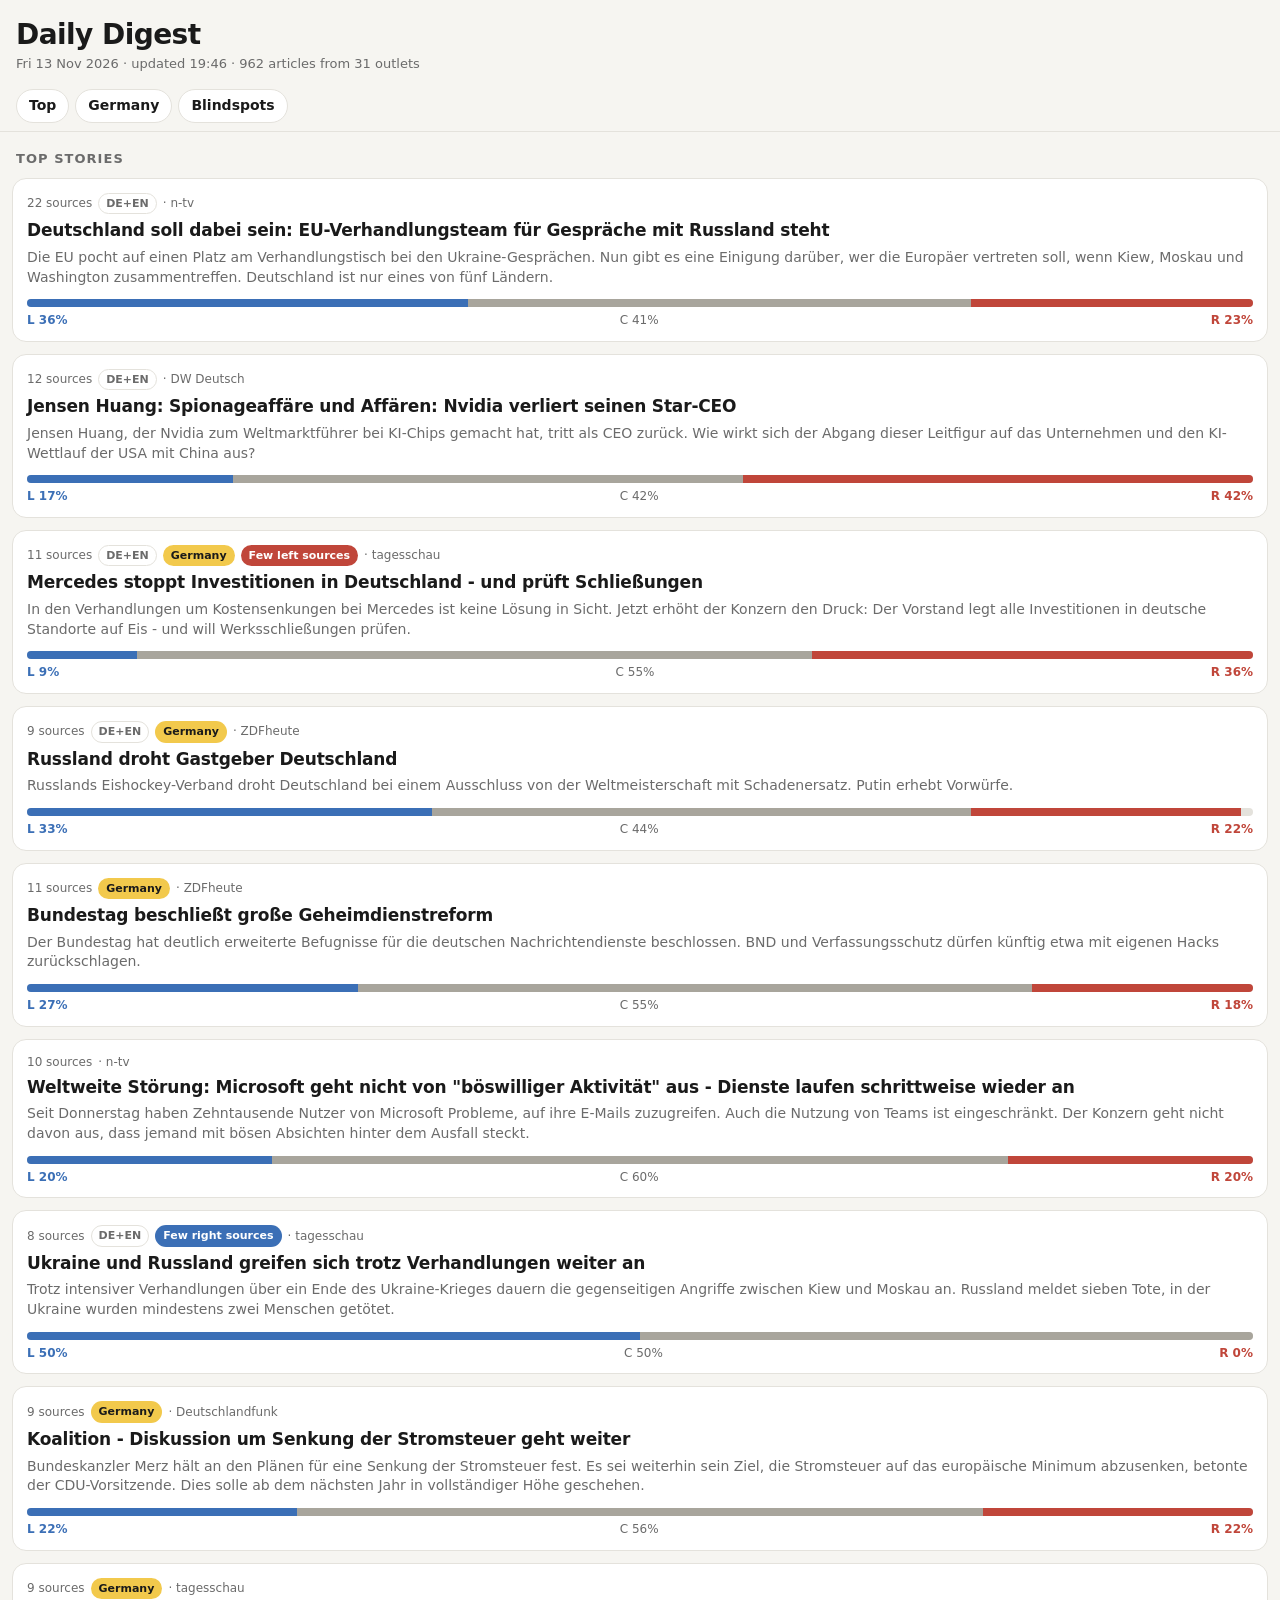
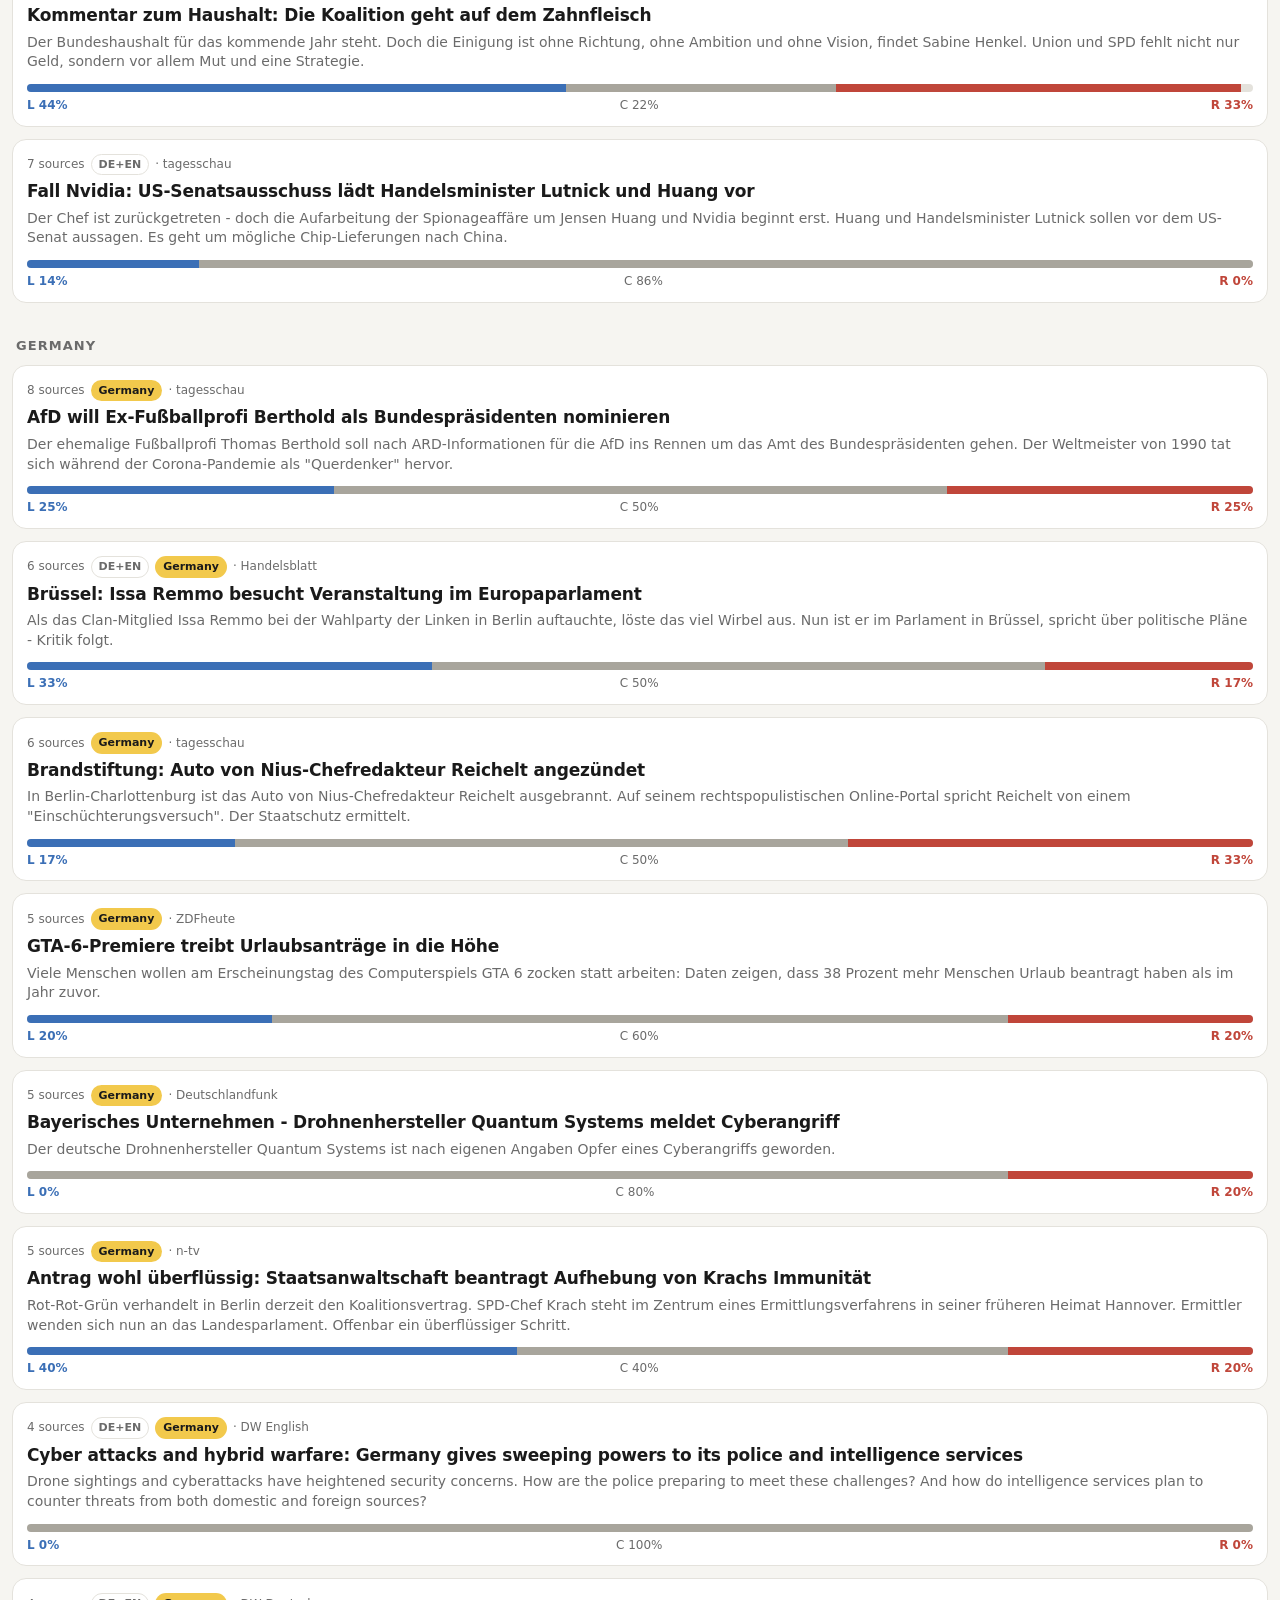
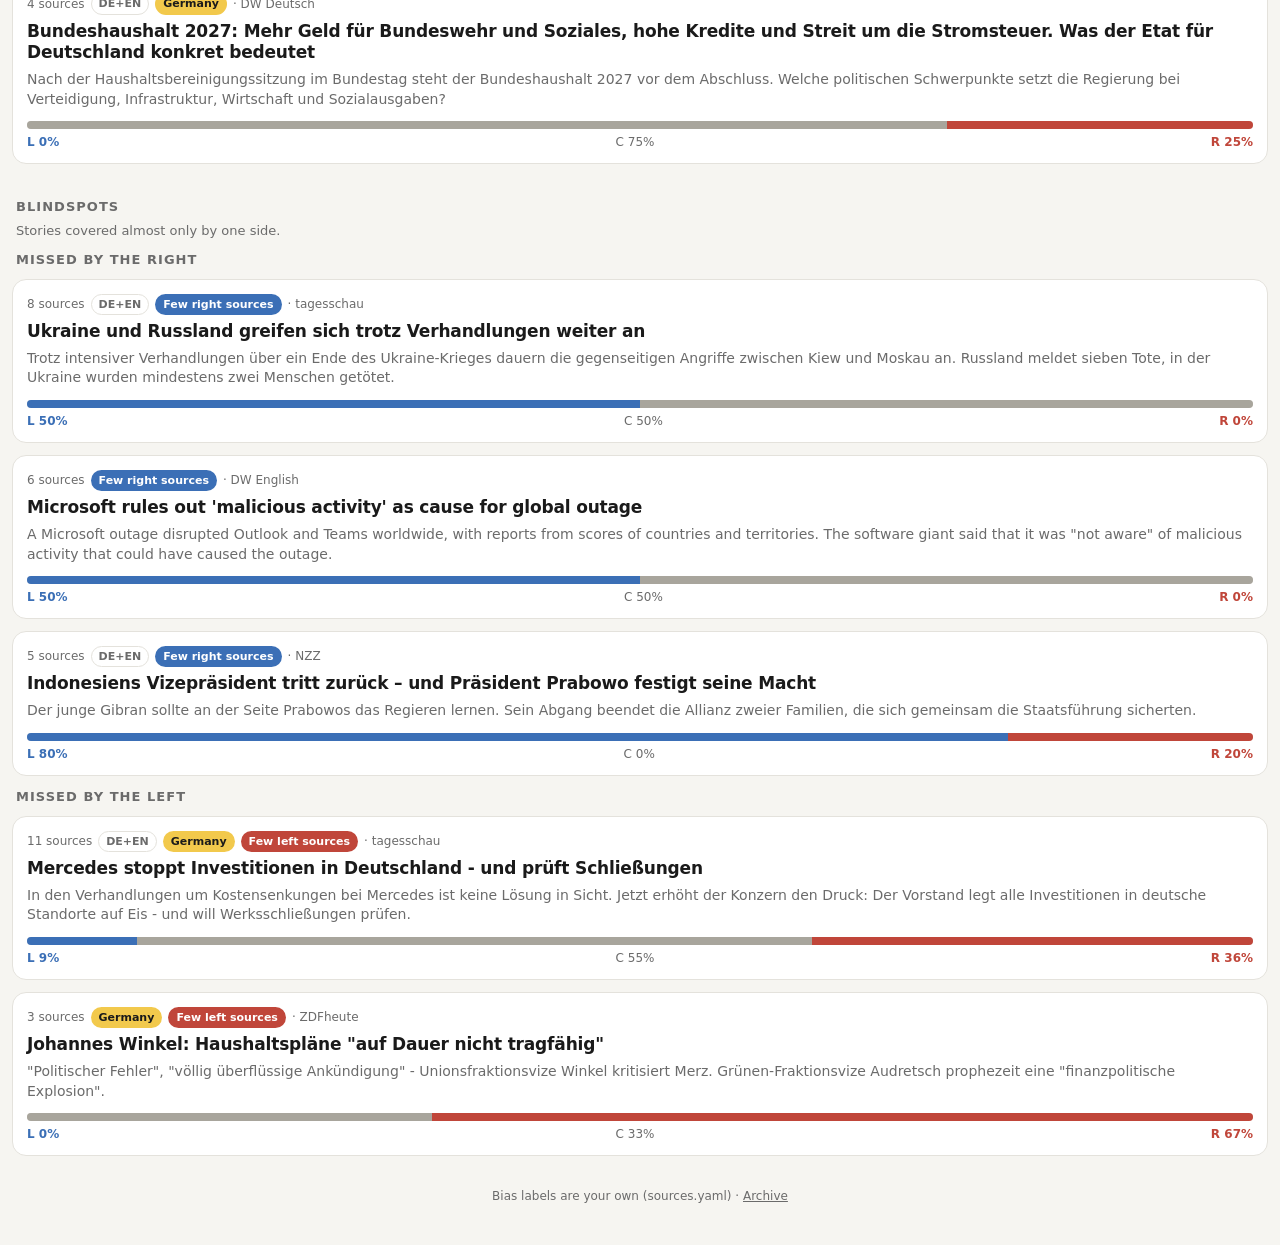
==== site/archive/2026-11-13.html @ c9e32b9f "digest 2026-11-13T18:46Z" ====
<!DOCTYPE html>
<html lang="en">
<head>
<meta charset="utf-8">
<meta name="viewport" content="width=device-width, initial-scale=1, viewport-fit=cover">
<meta name="apple-mobile-web-app-capable" content="yes">
<meta name="apple-mobile-web-app-status-bar-style" content="black-translucent">
<meta name="apple-mobile-web-app-title" content="Digest">
<meta name="theme-color" content="#f6f5f1" media="(prefers-color-scheme: light)">
<meta name="theme-color" content="#141414" media="(prefers-color-scheme: dark)">
<link rel="manifest" href="../manifest.webmanifest">
<link rel="apple-touch-icon" href="../icon-180.png">
<title>Digest · Fri 13 Nov 2026</title>
<style>
:root{
  --bg:#f6f5f1;--card:#fff;--ink:#1a1a1a;--muted:#6b6b6b;--line:#e4e2dc;
  --L:#3b6fb6;--C:#a8a59c;--R:#c0463a;--accent:#1a1a1a;
}
@media (prefers-color-scheme:dark){:root{
  --bg:#141414;--card:#1f1f1f;--ink:#ecebe7;--muted:#9a9890;--line:#2e2e2c;
  --L:#5f8fd6;--C:#77756e;--R:#e0675a;--accent:#ecebe7;
}}
*{box-sizing:border-box;margin:0;padding:0}
body{font:16px/1.4 -apple-system,BlinkMacSystemFont,"SF Pro Text",system-ui,sans-serif;
  background:var(--bg);color:var(--ink);-webkit-text-size-adjust:100%;
  padding:env(safe-area-inset-top) 0 calc(env(safe-area-inset-bottom) + 24px)}
header{padding:20px 16px 8px}
header h1{font:700 28px/1.1 -apple-system,system-ui;letter-spacing:-.02em}
header p{color:var(--muted);font-size:13px;margin-top:4px}
nav{position:sticky;top:0;z-index:5;background:var(--bg);display:flex;gap:6px;padding:8px 16px;
  border-bottom:1px solid var(--line);overflow-x:auto}
nav a{flex:none;font-size:14px;font-weight:600;color:var(--ink);text-decoration:none;
  padding:6px 12px;border-radius:999px;background:var(--card);border:1px solid var(--line)}
section{padding:18px 12px 4px}
section>h2{font-size:13px;text-transform:uppercase;letter-spacing:.08em;color:var(--muted);margin:0 4px 10px}
section>p.note{font-size:13px;color:var(--muted);margin:-4px 4px 10px}
.card{background:var(--card);border:1px solid var(--line);border-radius:14px;margin-bottom:12px;overflow:hidden}
.card summary{list-style:none;padding:14px 14px 12px;cursor:pointer}
.card summary::-webkit-details-marker{display:none}
.meta{display:flex;flex-wrap:wrap;gap:6px;align-items:center;font-size:12px;color:var(--muted);margin-bottom:6px}
.chip{font-size:11px;font-weight:600;padding:2px 7px;border-radius:999px;border:1px solid var(--line)}
.chip.de{border-color:transparent;background:#f2c94c;color:#1a1a1a}
.chip.bL{background:var(--L);color:#fff;border-color:transparent}
.chip.bR{background:var(--R);color:#fff;border-color:transparent}
.card h3{font-size:17px;line-height:1.28;font-weight:650;letter-spacing:-.01em}
.card .sum{font-size:14px;color:var(--muted);margin-top:6px}
.bar{display:flex;height:8px;border-radius:4px;overflow:hidden;margin-top:12px;background:var(--line)}
.bar i{display:block}
.bar .L{background:var(--L)}.bar .C{background:var(--C)}.bar .R{background:var(--R)}
.legend{display:flex;justify-content:space-between;font-size:12px;color:var(--muted);margin-top:5px}
.legend b{font-weight:600}
.legend .l b{color:var(--L)}.legend .r b{color:var(--R)}
.srcs{border-top:1px solid var(--line);padding:6px 14px 10px}
.grp{margin-top:8px}
.grp h4{font-size:11px;text-transform:uppercase;letter-spacing:.06em;margin-bottom:2px}
.grp.l2 h4,.grp.l1 h4{color:var(--L)}.grp.r1 h4,.grp.r2 h4{color:var(--R)}.grp.c0 h4{color:var(--muted)}
.grp a{display:block;padding:7px 0;color:var(--ink);text-decoration:none;font-size:14px;border-bottom:1px solid var(--line)}
.grp a:last-child{border-bottom:0}
.grp a span{display:block;font-size:12px;color:var(--muted);margin-bottom:1px}
.empty{color:var(--muted);font-size:14px;padding:4px 4px 12px}
footer{color:var(--muted);font-size:12px;padding:16px;text-align:center}
footer a{color:var(--muted)}
</style>
</head>
<body>
<header>
  <h1>Daily Digest</h1>
  <p>Fri 13 Nov 2026 · updated 19:46 · 962 articles from 31 outlets</p>
</header>
<nav>
  <a href="#top">Top</a><a href="#germany">Germany</a><a href="#blindspots">Blindspots</a>
</nav>



<section id="top">
  <h2>Top stories</h2>
  <details class="card">
  <summary>
    <div class="meta">
      <span>22 sources</span>
      <span class="chip">DE+EN</span>
      
      
      
      <span>· n-tv</span>
    </div>
    <h3>Deutschland soll dabei sein: EU-Verhandlungsteam für Gespräche mit Russland steht</h3>
    <p class="sum">Die EU pocht auf einen Platz am Verhandlungstisch bei den Ukraine-Gesprächen. Nun gibt es eine Einigung darüber, wer die Europäer vertreten soll, wenn Kiew, Moskau und Washington zusammentreffen. Deutschland ist nur eines von fünf Ländern.</p>
    <div class="bar">
      <i class="L" style="width:36%"></i><i class="C" style="width:41%"></i><i class="R" style="width:23%"></i>
    </div>
    <div class="legend">
      <span class="l"><b>L 36%</b></span><span>C 41%</span><span class="r"><b>R 23%</b></span>
    </div>
  </summary>
  <div class="srcs">
    
    <div class="grp l1">
      <h4>Lean left</h4>
      <a href="https://www.aljazeera.com/news/2026/11/13/europe-seeks-seat-at-ukraine-peace-talks-but-lacks-unified-voice?traffic_source=rss" target="_blank" rel="noopener"><span>Al Jazeera</span>Europe seeks seat at Ukraine peace talks but lacks unified voice</a><a href="https://www.spiegel.de/ausland/krieg-in-der-ukraine-europaeer-einigen-sich-auf-verhandlungsteam-fuer-gespraeche-mit-russland-a-33f42a19-3d6f-4708-8372-a55f8583040a#ref=rss" target="_blank" rel="noopener"><span>Der Spiegel</span>Krieg in der Ukraine: Europäer einigen sich auf Verhandlungsteam für Gespräche mit Russland</a><a href="https://www.spiegel.de/politik/eu-gipfel-wie-friedrich-merz-einige-der-anderen-europaeer-nervt-a-135cf542-8cb0-4edf-97be-655285a01239#ref=rss" target="_blank" rel="noopener"><span>Der Spiegel</span>EU-Gipfel: Wie Friedrich Merz einige der anderen Europäer nervt</a><a href="https://www.zeit.de/politik/ausland/ukraine-krieg-news-liveblog" target="_blank" rel="noopener"><span>Die Zeit</span>Krieg gegen die Ukraine: Deutschland wird an Ukraine-Friedensgesprächen teilnehmen</a><a href="https://www.zeit.de/news/2026-11/12/trumps-abgesandte-mit-heikler-botschaft-bei-putin" target="_blank" rel="noopener"><span>Die Zeit</span>Ukraine-Krieg: EU einig: Verhandlungsteam für Gespräche mit Russland steht</a><a href="https://www.zeit.de/news/2026-11/13/eu-einig-verhandlungsteam-fuer-gespraeche-mit-russland-steht" target="_blank" rel="noopener"><span>Die Zeit</span>Ukraine-Krieg: EU einig: Verhandlungsteam für Gespräche mit Russland steht</a><a href="https://www.fr.de/politik/europa-soll-mit-russland-verhandeln-doch-die-eu-streitet-ueber-ihren-vertreter-zr-94588822.html" target="_blank" rel="noopener"><span>Frankfurter Rundschau</span>EU-Zoff um Russland-Gespräche: Europa findet keinen Verhandlungsführer</a><a href="https://www.fr.de/politik/lettland-drachenzaehne-und-panzergraeben-an-grenze-zu-russland-zr-94588486.html" target="_blank" rel="noopener"><span>Frankfurter Rundschau</span>NATO-Staat errichtet „Drachenzähne“, um Russland aufzuhalten</a><a href="https://www.sueddeutsche.de/politik/ukraine-krieg-newsblog-usa-russland-europa-verhandlungen-putin-europaeische-union-li.3571967" target="_blank" rel="noopener"><span>Süddeutsche Zeitung</span>Krieg in der Ukraine: EU einig: Verhandlungsteam für Gespräche mit Russland steht</a><a href="https://www.theguardian.com/world/live/2026/nov/13/eu-leaders-negotiations-ukraine-russia-dublin-ai-summit-kushner-witkoff-latest-news-updates" target="_blank" rel="noopener"><span>The Guardian</span>Europe should not walk into Russia’s ‘traps’ on Ukraine talks, EU’s foreign policy chief Kallas says – as it happened</a><a href="https://www.nytimes.com/2026/11/13/world/europe/europe-ukraine-talks-russia.html" target="_blank" rel="noopener"><span>The New York Times</span>Europe Haggles Over Who Will Represent It in Talks With Russia</a><a href="https://www.nytimes.com/2026/11/12/world/europe/russia-ukraine-witkoff-kushner.html" target="_blank" rel="noopener"><span>The New York Times</span>In Moscow, Witkoff and Kushner Ask Putin to Include Europe in Peace Talks</a><a href="https://www.stern.de/news/costa--e5-laender-und-eu-sollen-europa-bei-ukraine-gespraechen-vertreten-38548968.html" target="_blank" rel="noopener"><span>stern</span>Costa: E5-Länder und EU sollen Europa bei Ukraine-Gesprächen vertreten</a><a href="https://www.stern.de/news/ukraine-krieg--eu-einig--verhandlungsteam-fuer-gespraeche-mit-russland-steht-38548918.html" target="_blank" rel="noopener"><span>stern</span>Ukraine-Krieg: EU einig: Verhandlungsteam für Gespräche mit Russland steht</a>
    </div>
    
    <div class="grp c0">
      <h4>Center</h4>
      <a href="https://www.bbc.co.uk/news/articles/cq39glwprknjo?at_medium=RSS&at_campaign=rss" target="_blank" rel="noopener"><span>BBC News</span>Rosenberg: Uncompromising Putin ups demands for peace with Ukraine</a><a href="https://www.dw.com/de/signale-für-europäische-beteiligung-an-ukraine-gesprächen/a-79936896?maca=de-rss-de-all-1119-xml-mrss" target="_blank" rel="noopener"><span>DW Deutsch</span>Signale für europäische Beteiligung an Ukraine-Gesprächen</a><a href="https://www.dw.com/en/eu-leaders-tussle-over-whom-to-send-to-ukraine-russia-peace-talks/a-79935468?maca=en-rss-en-all-1573-xml-mrss" target="_blank" rel="noopener"><span>DW English</span>EU leaders tussle over whom to send to Ukraine, Russia peace talks</a><a href="https://www.deutschlandfunk.de/europa-will-diplomaten-zu-ukraine-friedensgespraechen-entsenden-100.html" target="_blank" rel="noopener"><span>Deutschlandfunk</span>Dublin - Europa will Diplomaten zu Ukraine-Friedensgesprächen entsenden</a><a href="https://www.euronews.com/2026/11/13/from-ukraine-peace-to-europes-future-how-russia-is-shifting-the-debate" target="_blank" rel="noopener"><span>Euronews</span>From Ukraine peace to Europe's future: How Russia is shifting the debate</a><a href="https://www.euronews.com/2026/11/13/european-negotiators-could-be-set-to-join-ukraine-peace-talks" target="_blank" rel="noopener"><span>Euronews</span>US pushes for European presence at Ukraine-Russia talks, which Moscow refuses to confirm</a><a href="https://www.handelsblatt.com/politik/international/putin-gespraeche-die-eu-hat-sich-fuer-ein-ukraine-team-entschieden-deutschland-ist-dabei/100268657.html" target="_blank" rel="noopener"><span>Handelsblatt</span>Putin-Gespräche: Die EU hat sich für ein Ukraine-Team entschieden – Deutschland ist dabei</a><a href="https://www.handelsblatt.com/politik/international/ukraine-krieg-eu-einig-verhandlungsteam-fuer-gespraeche-mit-russland-steht/100269283.html" target="_blank" rel="noopener"><span>Handelsblatt</span>Ukraine-Krieg: EU einig: Verhandlungsteam für Gespräche mit Russland steht</a><a href="https://www.handelsblatt.com/meinung/kommentare/kommentar-putins-lieblingsgegner-ist-ein-zerstrittenes-europa/100269399.html" target="_blank" rel="noopener"><span>Handelsblatt</span>Kommentar: Putins Lieblingsgegner ist ein zerstrittenes Europa</a><a href="https://www.zdfheute.de/politik/ausland/ukraine-usa-merz-europa-eu-dublin-100.html" target="_blank" rel="noopener"><span>ZDFheute</span>EU einig bei Verhandlern für Ukraine-Gespräche - Deutschland dabei</a><a href="https://www.zdfheute.de/video/politik-illner-laschet-100.html" target="_blank" rel="noopener"><span>ZDFheute</span>Sollte Kanzler Merz für die EU mit Putin verhandeln?</a><a href="https://www.n-tv.de/politik/Russland-soll-Europa-haarstraeubenden-Friedens-Vorschlag-gemacht-haben-id31530111.html" target="_blank" rel="noopener"><span>n-tv</span>Putin träumt von 1997: Russland soll Europa neuen haarsträubenden "Friedens"-Vorschlag gemacht haben</a><a href="https://www.n-tv.de/politik/EU-Verhandlungsteam-fuer-Gespraeche-mit-Russland-steht-id31532517.html" target="_blank" rel="noopener"><span>n-tv</span>Deutschland soll dabei sein: EU-Verhandlungsteam für Gespräche mit Russland steht</a><a href="https://www.tagesschau.de/video/video-1683308.html" target="_blank" rel="noopener"><span>tagesschau</span>USA stellen europäische Beteiligung bei zukünftigen Ukraine-Gesprächen in Aussicht</a><a href="https://www.tagesschau.de/ausland/europa/epg-ukraine-usa-europa-100.html" target="_blank" rel="noopener"><span>tagesschau</span>US-Unterhändler kündigen Europas Beteiligung bei Ukraine-Verhandlungen an</a>
    </div>
    
    <div class="grp r1">
      <h4>Lean right</h4>
      <a href="https://www.bild.de/politik/ausland-und-internationales/eu-einig-verhandlungsteam-fuer-gespraeche-mit-russland-steht-6af74e727f8bbad09ea62b09" target="_blank" rel="noopener"><span>Bild</span>EU einig - Verhandlungsteam für Gespräche mit Russland steht</a><a href="https://www.welt.de/politik/ausland/article6af7520e15e28ea3dd919cef/ukraine-krieg-europa-schickt-ganzes-verhandlungsteam-zu-gespraechen-mit-russland.html" target="_blank" rel="noopener"><span>Die Welt</span>Europa schickt ganzes Verhandlungsteam zu Gesprächen mit Russland</a><a href="https://www.welt.de/debatte/article6af725d284c7128d8f27e754/us-praesenz-in-europa-putin-traeumt-den-gleichen-traum-wie-stalin.html" target="_blank" rel="noopener"><span>Die Welt</span>Putin träumt den gleichen Traum wie Stalin</a><a href="https://www.faz.net/aktuell/politik/ukraine/ukraine-liveticker-merz-costa-fuenf-staaten-sollen-europa-bei-kuenftigen-ukraine-gespraechen-vertreten-faz-110683325.html" target="_blank" rel="noopener"><span>FAZ</span>Liveblog Ukrainekrieg: Fünf Staaten sollen Europa bei künftigen Verhandlungen mit Russland vertreten</a><a href="https://www.faz.net/aktuell/politik/ukraine/wenn-putin-vom-ewigen-frieden-spricht-201680029.html" target="_blank" rel="noopener"><span>FAZ</span>Russlands Forderungen: Wenn Putin vom „ewigen Frieden“ spricht</a><a href="https://www.faz.net/aktuell/politik/ukraine/streit-in-dublin-wer-vertritt-die-eu-bei-russland-verhandlungen-201680307.html" target="_blank" rel="noopener"><span>FAZ</span>Gespräche mit Moskau: Die Lösung für den Streit: ein größeres Team</a><a href="https://www.faz.net/aktuell/politik/ukraine/ukraine-verhandlungen-warum-die-eu-nicht-fuer-europa-sprechen-kann-201680550.html" target="_blank" rel="noopener"><span>FAZ</span>Ukraine-Gespräche: Verhandeln müssen die, auf die es ankommt</a><a href="https://www.faz.net/video/ukraine-gespraeche-zwischen-putin-und-us-vermittlern-201678238.html" target="_blank" rel="noopener"><span>FAZ</span>UkraineKrieg: Gespräche zwischen Putin und US-Vermittlern</a><a href="https://www.faz.net/aktuell/politik/ukraine/europas-sicherheitsordnung-warum-europa-bei-den-verhandlungen-dabei-sein-muss-201677106.html" target="_blank" rel="noopener"><span>FAZ</span>Ukraine-Gespräche: Putin gibt nichts, bekommt aber wieder etwas von Trump</a><a href="https://www.nzz.ch/international/krieg-in-der-ukraine-die-neusten-entwicklungen-im-liveticker-ld.10021245" target="_blank" rel="noopener"><span>NZZ</span>LIVE-TICKER - Krieg in der Ukraine: EU einig: Verhandlungsteam für Gespräche mit Russland steht +++ Putin laut Kushner bereit für Europäer am Verhandlungstisch</a><a href="https://www.nzz.ch/international/mit-trumps-hilfe-zu-russlands-wunscheuropa-worueber-putin-verhandeln-will-ld.10062949" target="_blank" rel="noopener"><span>NZZ</span>ERKLÄRT - Mit Trumps Hilfe zu Russlands Wunscheuropa: worüber Putin verhandeln will</a>
    </div>
    
    <div class="grp r2">
      <h4>Right</h4>
      <a href="https://jungefreiheit.de/ausland/europaeische-laender-legen-schluesselprinzipien-fuer-unterstuetzung-der-ukraine-fest.html" target="_blank" rel="noopener"><span>Junge Freiheit</span>Europäische Länder legen Schlüsselprinzipien für Unterstützung der Ukraine fest</a>
    </div>
    
  </div>
</details><details class="card">
  <summary>
    <div class="meta">
      <span>12 sources</span>
      <span class="chip">DE+EN</span>
      
      
      
      <span>· DW Deutsch</span>
    </div>
    <h3>Jensen Huang: Spionageaffäre und Affären: Nvidia verliert seinen Star-CEO</h3>
    <p class="sum">Jensen Huang, der Nvidia zum Weltmarktführer bei KI-Chips gemacht hat, tritt als CEO zurück. Wie wirkt sich der Abgang dieser Leitfigur auf das Unternehmen und den KI-Wettlauf der USA mit China aus?</p>
    <div class="bar">
      <i class="L" style="width:17%"></i><i class="C" style="width:42%"></i><i class="R" style="width:42%"></i>
    </div>
    <div class="legend">
      <span class="l"><b>L 17%</b></span><span>C 42%</span><span class="r"><b>R 42%</b></span>
    </div>
  </summary>
  <div class="srcs">
    
    <div class="grp l2">
      <h4>Left</h4>
      <a href="https://taz.de/Spionage-Affaere-bei-Nvidia/!6229847/" target="_blank" rel="noopener"><span>taz</span>Spionage-Affäre bei Nvidia: Was Jensen Huangs Absturz für China bedeutet</a>
    </div>
    
    <div class="grp l1">
      <h4>Lean left</h4>
      <a href="https://www.spiegel.de/politik/deutschland/news-des-tages-nvidia-chef-jensen-huang-tritt-zurueck-startchancengesetz-fuer-kitakinder-hype-um-grand-theft-auto-6-a-0b48fa44-e908-4c2c-a96b-b8e54d42e674#ref=rss" target="_blank" rel="noopener"><span>Der Spiegel</span>News des Tages: Nvidia-Chef Jensen Huang tritt zurück, Startchancengesetz für Kitakinder, Hype um Grand Theft Auto 6</a>
    </div>
    
    <div class="grp c0">
      <h4>Center</h4>
      <a href="https://www.dw.com/de/jensen-huang-spionageaffäre-und-affären-nvidia-verliert-seinen-star-ceo/a-79933045?maca=de-rss-de-all-1119-xml-mrss" target="_blank" rel="noopener"><span>DW Deutsch</span>Jensen Huang: Spionageaffäre und Affären: Nvidia verliert seinen Star-CEO</a><a href="https://www.dw.com/de/nvidia-chef-jensen-huang-tritt-nach-affären-zurück/a-79932950?maca=de-rss-de-all-1119-xml-mrss" target="_blank" rel="noopener"><span>DW Deutsch</span>Nvidia-Chef Jensen Huang tritt nach Affären zurück</a><a href="https://www.dw.com/en/jensen-huang-spy-row-affairs-leave-nvidia-without-its-rockstar-ceo/a-79926972?maca=en-rss-en-all-1573-xml-mrss" target="_blank" rel="noopener"><span>DW English</span>Jensen Huang: Spy row, affairs leave Nvidia without its rockstar CEO</a><a href="https://www.zdfheute.de/politik/ausland/nvidia-huang-china-usa-spionage-100.html" target="_blank" rel="noopener"><span>ZDFheute</span>Nvidia-Skandal: Warum China den USA Verleumdung vorwirft</a><a href="https://www.n-tv.de/wirtschaft/Chinas-KI-Chip-Schmuggel-laeuft-auf-Hochtouren-id31531580.html" target="_blank" rel="noopener"><span>n-tv</span>Nach Rücktritt von Jensen Huang: Chinas KI-Chip-Schmuggel läuft auf Hochtouren</a><a href="https://www.n-tv.de/wirtschaft/Mit-Jensen-Huang-verliert-der-KI-Hype-seinen-Zentralbanker-id31531887.html" target="_blank" rel="noopener"><span>n-tv</span>Architekt des Billionen-Booms: Mit Jensen Huang verliert der KI-Hype seinen "Zentralbanker"</a><a href="https://www.n-tv.de/wirtschaft/Affaere-des-Nvidia-Chefs-doch-keine-chinesische-Spionin-id31529310.html" target="_blank" rel="noopener"><span>n-tv</span>Singapur zog ihren Reisepass ein: Ist die Affäre des Nvidia-Chefs gar keine chinesische Spionin?</a><a href="https://www.n-tv.de/wirtschaft/Wird-Tim-Cook-Nachfolger-von-Jensen-Huang-bei-Nvidia-id31530344.html" target="_blank" rel="noopener"><span>n-tv</span>"Legende ersetzt Legende": Wird Tim Cook Nachfolger von Jensen Huang bei Nvidia?</a><a href="https://www.n-tv.de/wirtschaft/Von-Alice-Huang-gegruendete-Firma-bezog-geschmuggelte-KI-Chips-id31530258.html" target="_blank" rel="noopener"><span>n-tv</span>Unterlagen liefern Beweis : Von Alice Huang gegründete Firma bezog geschmuggelte KI-Chips</a><a href="https://www.tagesschau.de/wirtschaft/unternehmen/nvidia-huang-ruecktritt-100.html" target="_blank" rel="noopener"><span>tagesschau</span>Nvidia-Chef Huang tritt nach Spionageaffäre zurück</a><a href="https://www.tagesschau.de/wirtschaft/unternehmen/nvidia-huang-rolle-100.html" target="_blank" rel="noopener"><span>tagesschau</span>Rücktritt von Nvidia-Chef Huang: Vom Sympathieträger zum Sicherheitsrisiko</a><a href="https://www.tagesschau.de/podcast-11km-nvidia-huang-100.html" target="_blank" rel="noopener"><span>tagesschau</span>11KM-Podcast zum Rücktritt des Nvidia-Chefs: Der Fall Jensen Huang</a>
    </div>
    
    <div class="grp r1">
      <h4>Lean right</h4>
      <a href="https://www.bild.de/news/ruecktritt-des-nvidia-chefs-seitenspruenge-treffen-die-ganze-weltwirtschaft-6af5cdd55596369bf0edd4f3" target="_blank" rel="noopener"><span>Bild</span>Rücktritt des Nvidia-Chefs - „Seitensprünge treffen die ganze Weltwirtschaft“</a><a href="https://www.welt.de/satire/article6af4362be22aeb948141f82e/wie-nvidia-deutscher-chips-hersteller-liebte-chinesische-spionin.html" target="_blank" rel="noopener"><span>Die Welt</span>Pom-Bär gibt Affäre mit chinesischer Spionin zu</a><a href="https://www.faz.net/aktuell/wirtschaft/unternehmen/jensen-huang-geht-ein-schock-fuer-nvidia-aber-keine-katastrophe-201677508.html" target="_blank" rel="noopener"><span>FAZ</span>Nvidia-Affäre: Der jähe Fall des Jensen Huang</a><a href="https://www.faz.net/podcasts/wirtschaftspodcast/jensen-huang-aufstieg-und-fall-des-nvidia-gruenders-201681931.html" target="_blank" rel="noopener"><span>FAZ</span>Digitalwirtschaft-Podcast: Jensen Huang: Aufstieg und Fall des Nvidia-Gründers</a><a href="https://www.nzz.ch/wirtschaft/es-wird-grossartig-werden-sagte-jensen-huang-noch-am-dienstag-einen-tag-spaeter-wurde-der-nvidia-chef-gefeuert-die-abfolge-der-ereignisse-ld.10062867" target="_blank" rel="noopener"><span>NZZ</span>«Es wird grossartig werden», sagt Jensen Huang noch am Dienstag. Kurze Zeit später wird der Nvidia-Chef entlassen – die Abfolge der Ereignisse</a>
    </div>
    
    <div class="grp r2">
      <h4>Right</h4>
      <a href="https://jungefreiheit.de/wirtschaft/nvidia-chef-jensen-huang-tritt-nach-spionage-affaere-zurueck.html" target="_blank" rel="noopener"><span>Junge Freiheit</span>Nvidia-Chef Jensen Huang tritt nach Spionage-Affäre zurück</a>
    </div>
    
  </div>
</details><details class="card">
  <summary>
    <div class="meta">
      <span>11 sources</span>
      <span class="chip">DE+EN</span>
      <span class="chip de">Germany</span>
      
      <span class="chip bR">Few left sources</span>
      <span>· tagesschau</span>
    </div>
    <h3>Mercedes stoppt Investitionen in Deutschland - und prüft Schließungen</h3>
    <p class="sum">In den Verhandlungen um Kostensenkungen bei Mercedes ist keine Lösung in Sicht. Jetzt erhöht der Konzern den Druck: Der Vorstand legt alle Investitionen in deutsche Standorte auf Eis - und will Werksschließungen prüfen.</p>
    <div class="bar">
      <i class="L" style="width:9%"></i><i class="C" style="width:55%"></i><i class="R" style="width:36%"></i>
    </div>
    <div class="legend">
      <span class="l"><b>L 9%</b></span><span>C 55%</span><span class="r"><b>R 36%</b></span>
    </div>
  </summary>
  <div class="srcs">
    
    <div class="grp l1">
      <h4>Lean left</h4>
      <a href="https://www.zeit.de/mobilitaet/2026-11/mercedes-krise-tarifstreit-40-stunden-woche" target="_blank" rel="noopener"><span>Die Zeit</span>Mercedes: Hochmut kommt vor dem Knall</a>
    </div>
    
    <div class="grp c0">
      <h4>Center</h4>
      <a href="https://www.deutschlandfunk.de/mercedes-benz-prueft-jetzt-konkret-und-detailliert-werksschliessungen-100.html" target="_blank" rel="noopener"><span>Deutschlandfunk</span>Autoindustrie - Mercedes-Benz prüft jetzt "konkret und detailliert" Werksschließungen</a><a href="https://www.handelsblatt.com/audio/today/today-wie-gta6-zum-popkultur-phaenomen-wurde/100269791.html" target="_blank" rel="noopener"><span>Handelsblatt</span>Today: Mercedes stoppt alle Investitionen in Deutschland | Wie GTA 6 zum Popkultur-Phänomen wurde</a><a href="https://www.handelsblatt.com/unternehmen/industrie/autoindustrie-konflikt-bei-mercedes-eskaliert-dabei-draengt-die-zeit/100269660.html" target="_blank" rel="noopener"><span>Handelsblatt</span>Autoindustrie: Konflikt bei Mercedes eskaliert – dabei drängt bei der Suche nach Lösungen die Zeit</a><a href="https://www.thelocal.de/20261113/today-in-germany-a-roundup-of-the-latest-news-on-friday-148" target="_blank" rel="noopener"><span>The Local Germany</span>Today in Germany: A roundup of the latest news on Friday</a><a href="https://www.zdfheute.de/wirtschaft/unternehmen/investitionen-deutschland-kostensenkungen-werksschliessungen-stopp-100.html" target="_blank" rel="noopener"><span>ZDFheute</span>Mercedes-Sparkurs: Jetzt spricht der Betriebsrat</a><a href="https://www.n-tv.de/wirtschaft/Mercedes-steuert-mit-Vollgas-auf-die-VW-Falle-zu-id31532051.html" target="_blank" rel="noopener"><span>n-tv</span>Riskante Eskalation: Mercedes steuert mit Vollgas auf die VW-Falle zu</a><a href="https://www.tagesschau.de/wirtschaft/unternehmen/mercedes-stopp-investitionen-100.html" target="_blank" rel="noopener"><span>tagesschau</span>Mercedes stoppt Investitionen in Deutschland - und prüft Schließungen</a>
    </div>
    
    <div class="grp r1">
      <h4>Lean right</h4>
      <a href="https://www.welt.de/vermischtes/video6af72d7727adfb0b7bb2d596/automobilindustrie-mercedes-in-der-krise-die-party-geht-zu-ende.html" target="_blank" rel="noopener"><span>Die Welt</span>Mercedes in der Krise – „Die Party geht zu Ende“</a><a href="https://www.faz.net/aktuell/wirtschaft/unternehmen/mercedes-in-der-krise-warum-chinas-markt-die-loehne-in-deutschland-gefaehrdet-201680591.html" target="_blank" rel="noopener"><span>FAZ</span>Automarke in der Krise: Das Ende der Bequemlichkeit bei Mercedes</a><a href="https://www.faz.net/aktuell/wirtschaft/unternehmen/krise-mercedes-stellt-selbst-werk-sindelfingen-in-frage-accg-201680335.html" target="_blank" rel="noopener"><span>FAZ</span>Autokonzern in der Krise: Mercedes stellt jetzt selbst die Autofabrik Sindelfingen infrage</a><a href="https://www.nzz.ch/wirtschaft/kann-sich-mercedes-deutschland-noch-leisten-darum-eskaliert-jetzt-der-konflikt-bei-dem-autohersteller-ld.10058665" target="_blank" rel="noopener"><span>NZZ</span>Kann sich Mercedes Deutschland noch leisten? Darum eskaliert jetzt der Konflikt bei dem Autohersteller</a>
    </div>
    
    <div class="grp r2">
      <h4>Right</h4>
      <a href="https://jungefreiheit.de/wirtschaft/mercedes-benz-stoppt-investitionen-in-deutschland.html" target="_blank" rel="noopener"><span>Junge Freiheit</span>Mercedes-Benz stoppt Investitionen in Deutschland</a>
    </div>
    
  </div>
</details><details class="card">
  <summary>
    <div class="meta">
      <span>9 sources</span>
      <span class="chip">DE+EN</span>
      <span class="chip de">Germany</span>
      
      
      <span>· ZDFheute</span>
    </div>
    <h3>Russland droht Gastgeber Deutschland</h3>
    <p class="sum">Russlands Eishockey-Verband droht Deutschland bei einem Ausschluss von der Weltmeisterschaft mit Schadenersatz. Putin erhebt Vorwürfe.</p>
    <div class="bar">
      <i class="L" style="width:33%"></i><i class="C" style="width:44%"></i><i class="R" style="width:22%"></i>
    </div>
    <div class="legend">
      <span class="l"><b>L 33%</b></span><span>C 44%</span><span class="r"><b>R 22%</b></span>
    </div>
  </summary>
  <div class="srcs">
    
    <div class="grp l2">
      <h4>Left</h4>
      <a href="https://www.nd-aktuell.de/artikel/1203870.russland-und-der-ukraine-krieg-einshockey-wm-auf-geht-s-sbornaja-kaempfen-und-siegen.html" target="_blank" rel="noopener"><span>nd</span>Russland und der Ukraine-Krieg | Einshockey-WM 2027: Auf geht’s, Sbornaja, kämpfen und siegen!</a>
    </div>
    
    <div class="grp l1">
      <h4>Lean left</h4>
      <a href="https://www.zeit.de/politik/ausland/2026-11/ukraine-lage-wladimir-putin-kostjantyniwka-donbass-front-ukraine-verhandlungen-woche" target="_blank" rel="noopener"><span>Die Zeit</span>Lage in der Ukraine: Wie Putin versucht, sich den Donbass zu erschleichen</a><a href="https://www.fr.de/politik/er-scheitert-nato-chef-sieht-putin-auf-dem-schlachtfeld-untergehen-zr-94588484.html" target="_blank" rel="noopener"><span>Frankfurter Rundschau</span>„Er scheitert“ – NATO-Chef sieht Putin auf dem Schlachtfeld untergehen</a>
    </div>
    
    <div class="grp c0">
      <h4>Center</h4>
      <a href="https://www.dw.com/en/ice-hockey-russia-threatens-against-canada-and-germany-over-exclusion-from-tournaments/a-79942676?maca=en-rss-en-all-1573-xml-mrss" target="_blank" rel="noopener"><span>DW English</span>Ice hockey: Russia threatens against Canada and Germany over exclusion from tournaments</a><a href="https://www.deutschlandfunk.de/russland-droht-gastgeber-deutschland-mit-schadenersatzforderungen-im-fall-von-wm-ausschluss-102.html" target="_blank" rel="noopener"><span>Deutschlandfunk</span>Eishockey-Streit - Russland droht Gastgeber Deutschland mit Schadenersatzforderungen im Fall von WM-Ausschluss</a><a href="https://www.politico.eu/article/why-europe-failed-to-find-a-superhero-to-take-on-vladimir-putin/?utm_source=RSS_Feed&utm_medium=RSS&utm_campaign=RSS_Syndication" target="_blank" rel="noopener"><span>Politico Europe</span>Why Europe failed to find a superhero to take on Putin</a><a href="https://www.zdfheute.de/sport/eishockey-wm-russland-putin-deutschland-streit-100.html" target="_blank" rel="noopener"><span>ZDFheute</span>Russland droht Gastgeber Deutschland</a>
    </div>
    
    <div class="grp r1">
      <h4>Lean right</h4>
      <a href="https://www.welt.de/sport/eishockey/article6af74a427f8bbad09ea62aaf/moritz-seider-deutschlands-eishockey-kapitaen-spricht-sich-fuer-russlands-wm-teilnahme-aus.html" target="_blank" rel="noopener"><span>Die Welt</span>Deutschlands Eishockey-Kapitän spricht sich für Russlands WM-Teilnahme aus</a><a href="https://www.welt.de/politik/deutschland/video6af7153d7f8bbad09ea624cf/eingefrorene-vermoegenswerte-russland-mordet-nach-wie-vor-und-deswegen-muss-russland-auch-bezahlen.html" target="_blank" rel="noopener"><span>Die Welt</span>„Russland mordet nach wie vor. Und deswegen muss Russland auch bezahlen“</a><a href="https://www.nzz.ch/sport/streit-um-russlands-wm-teilnahme-russischer-eishockeyverband-droht-gastgeber-deutschland-ld.10063174" target="_blank" rel="noopener"><span>NZZ</span>DIE NEUESTEN ENTWICKLUNGEN - Streit um Russlands WM-Teilnahme: Russischer Eishockeyverband droht Gastgeber Deutschland</a>
    </div>
    
  </div>
</details><details class="card">
  <summary>
    <div class="meta">
      <span>11 sources</span>
      
      <span class="chip de">Germany</span>
      
      
      <span>· ZDFheute</span>
    </div>
    <h3>Bundestag beschließt große Geheimdienstreform</h3>
    <p class="sum">Der Bundestag hat deutlich erweiterte Befugnisse für die deutschen Nachrichtendienste beschlossen. BND und Verfassungsschutz dürfen künftig etwa mit eigenen Hacks zurückschlagen.</p>
    <div class="bar">
      <i class="L" style="width:27%"></i><i class="C" style="width:55%"></i><i class="R" style="width:18%"></i>
    </div>
    <div class="legend">
      <span class="l"><b>L 27%</b></span><span>C 55%</span><span class="r"><b>R 18%</b></span>
    </div>
  </summary>
  <div class="srcs">
    
    <div class="grp l2">
      <h4>Left</h4>
      <a href="https://www.nd-aktuell.de/artikel/1203876.geheimdienstreform-geheimdienstreform-volle-beinfreiheit-fuer-agenten.html" target="_blank" rel="noopener"><span>nd</span>Geheimdienstreform | Geheimdienstreform: Volle Beinfreiheit für Agenten</a><a href="https://www.nd-aktuell.de/artikel/1203875.geheimdienste-bnd-geheimdienstreform-als-teil-eines-autoritaeren-staatsumbaus.html" target="_blank" rel="noopener"><span>nd</span>Geheimdienste / BND | Geheimdienstreform als Teil eines »autoritären Staatsumbaus«</a><a href="https://taz.de/BND-und-Verfassungsschutz/!6229998/" target="_blank" rel="noopener"><span>taz</span>BND und Verfassungsschutz: Bundestag beschließt „Jahrhundertreform“ der Geheimdienste</a>
    </div>
    
    <div class="grp l1">
      <h4>Lean left</h4>
      <a href="https://www.fr.de/politik/bnd-und-verfassungsschutz-streit-um-neue-befugnisse-dobrindt-zr-94588722.html" target="_blank" rel="noopener"><span>Frankfurter Rundschau</span>Dobrindts „Jahrhundertwerk“ oder „Monster“: Operative Befugnisse geplant – Kritiker warnen vor Geheimpolizei</a>
    </div>
    
    <div class="grp c0">
      <h4>Center</h4>
      <a href="https://www.dw.com/de/bnd-und-verfassungsschutz-sind-sie-nach-der-gesetzesreform-echte-geheimdienste-oder-bleiben-sie-zahnlose-tiger/a-79936888?maca=de-rss-de-all-1119-xml-mrss" target="_blank" rel="noopener"><span>DW Deutsch</span>BND und Verfassungsschutz: Sind sie nach der Gesetzesreform "echte Geheimdienste" oder bleiben sie zahnlose Tiger?</a><a href="https://www.deutschlandfunk.de/bundestag-billigt-reform-der-geheimdienste-befugnisse-werden-deutlich-ausgeweitet-100.html" target="_blank" rel="noopener"><span>Deutschlandfunk</span>Abstimmung - Bundestag billigt Reform der Geheimdienste - Befugnisse werden deutlich ausgeweitet</a><a href="https://www.handelsblatt.com/video/politik/sicherheit-bundestag-beschliesst-geheimdienstreform/100269768.html" target="_blank" rel="noopener"><span>Handelsblatt</span>Sicherheit: Bundestag beschließt Geheimdienstreform</a><a href="https://www.zdfheute.de/politik/deutschland/nachrichtendienst-reform-bundestag-bnd-gesetz-100.html" target="_blank" rel="noopener"><span>ZDFheute</span>Bundestag beschließt große Geheimdienstreform</a><a href="https://www.n-tv.de/politik/GFF-prueft-Verfassungsbeschwerde-gegen-Geheimdienstreform-id31532227.html" target="_blank" rel="noopener"><span>n-tv</span>Überwachung in neuem Ausmaß?: GFF prüft Verfassungsbeschwerde gegen Geheimdienstreform</a><a href="https://www.tagesschau.de/video/video-1683306.html" target="_blank" rel="noopener"><span>tagesschau</span>Bundestag beschließt erweiterte Befugnisse für Nachrichtendienste</a><a href="https://www.tagesschau.de/inland/innenpolitik/nachrichtendienst-reform-beschlossen-100.html" target="_blank" rel="noopener"><span>tagesschau</span>Bundestag beschließt Reform: Mehr Befugnisse für die Nachrichtendienste</a><a href="https://www.tagesschau.de/inland/innenpolitik/bundesregierung-reform-nachrichtendienste-100.html" target="_blank" rel="noopener"><span>tagesschau</span>Reform der Nachrichtendienste: "Jahrhundertwerk" oder "Monster"?</a>
    </div>
    
    <div class="grp r1">
      <h4>Lean right</h4>
      <a href="https://www.faz.net/video/bundestag-billigt-geheimdienstreform-201680839.html" target="_blank" rel="noopener"><span>FAZ</span>BERLIN: Bundestag billigt Geheimdienstreform</a><a href="https://www.faz.net/aktuell/politik/inland/bundestag-beschliesst-geheimdienstreform-verfassungsschutz-und-bnd-duerfen-zurueckschlagen-accg-201677578.html" target="_blank" rel="noopener"><span>FAZ</span>Mehr Befugnisse: Jetzt schlagen Deutschlands Nachrichtendienste zurück</a>
    </div>
    
    <div class="grp r2">
      <h4>Right</h4>
      <a href="https://www.tichyseinblick.de/daili-es-sentials/geheimdienstreform-beschlossen/" target="_blank" rel="noopener"><span>Tichys Einblick</span>Geheimdienstreform beschlossen</a>
    </div>
    
  </div>
</details><details class="card">
  <summary>
    <div class="meta">
      <span>10 sources</span>
      
      
      
      
      <span>· n-tv</span>
    </div>
    <h3>Weltweite Störung: Microsoft geht nicht von "böswilliger Aktivität" aus - Dienste laufen schrittweise wieder an</h3>
    <p class="sum">Seit Donnerstag haben Zehntausende Nutzer von Microsoft Probleme, auf ihre E-Mails zuzugreifen. Auch die Nutzung von Teams ist eingeschränkt. Der Konzern geht nicht davon aus, dass jemand mit bösen Absichten hinter dem Ausfall steckt.</p>
    <div class="bar">
      <i class="L" style="width:20%"></i><i class="C" style="width:60%"></i><i class="R" style="width:20%"></i>
    </div>
    <div class="legend">
      <span class="l"><b>L 20%</b></span><span>C 60%</span><span class="r"><b>R 20%</b></span>
    </div>
  </summary>
  <div class="srcs">
    
    <div class="grp l1">
      <h4>Lean left</h4>
      <a href="https://www.spiegel.de/netzwelt/microsoft-meldet-erfolge-bei-behebung-seiner-serverprobleme-a-18d9fded-2f89-475a-8571-574da85aa9ca#ref=rss" target="_blank" rel="noopener"><span>Der Spiegel</span>Microsoft: Softwarekonzern meldet Erfolge bei Behebung seiner Serverprobleme</a><a href="https://www.sueddeutsche.de/wirtschaft/microsoft-365-stoerung-heute-weltweit-outlook-probleme-teams-li.3579791" target="_blank" rel="noopener"><span>Süddeutsche Zeitung</span>Microsoft 365: „Und die halbe Weltverwaltung stand zwölf Stunden still“</a><a href="https://www.sueddeutsche.de/meinung/microsoft-stoerung-outlook-teams-monopol-kommentar-li.3580142" target="_blank" rel="noopener"><span>Süddeutsche Zeitung</span>Microsoft: So etwas passiert, wenn sich die ganze Welt einem Konzern ausliefert</a>
    </div>
    
    <div class="grp c0">
      <h4>Center</h4>
      <a href="https://www.dw.com/de/news-kompakt-microsoft-störung-trifft-nutzer-weltweit/a-79936498?maca=de-rss-de-all-1119-xml-mrss" target="_blank" rel="noopener"><span>DW Deutsch</span>News kompakt: Microsoft-Störung trifft Nutzer weltweit</a><a href="https://www.deutschlandfunk.de/microsoft-panne-digitalministerium-rechnet-mit-erheblichen-auswirkungen-auf-unternehmen-102.html" target="_blank" rel="noopener"><span>Deutschlandfunk</span>Informationstechnik - Microsoft-Panne: Digitalministerium rechnet mit erheblichen Auswirkungen auf Unternehmen</a><a href="https://www.handelsblatt.com/technik/it-internet/cloud-probleme-langer-ausfall-bei-microsoft-loest-gravierende-stoerungen-aus/100269542.html" target="_blank" rel="noopener"><span>Handelsblatt</span>Cloud-Probleme: Langer Ausfall bei Microsoft löst gravierende Störungen aus</a><a href="https://www.zdfheute.de/politik/microsoft-ausfaelle-outlook-teams-millionen-schaeden-kipker-100.html" target="_blank" rel="noopener"><span>ZDFheute</span>Microsoft-Ausfälle verursachen "Millionen-Schäden"</a><a href="https://www.zdfheute.de/wirtschaft/stoerung-outlook-teams-microsoft-100.html" target="_blank" rel="noopener"><span>ZDFheute</span>Weltweite Ausfälle: Microsoft meldet "Fortschritte"</a><a href="https://www.zdfheute.de/wirtschaft/unternehmen/microsoft-outlook-stoerung-copilot-teams-100.html" target="_blank" rel="noopener"><span>ZDFheute</span>Microsoft-Störung: Diese Dienste sind betroffen</a><a href="https://www.n-tv.de/wirtschaft/Microsoft-geht-nicht-von-boeswilliger-Aktivitaet-aus-Dienste-laufen-schrittweise-wieder-an-id31530497.html" target="_blank" rel="noopener"><span>n-tv</span>Weltweite Störung: Microsoft geht nicht von "böswilliger Aktivität" aus - Dienste laufen schrittweise wieder an</a><a href="https://www.tagesschau.de/video/video-1683304.html" target="_blank" rel="noopener"><span>tagesschau</span>Fehlerhaftes Update wohl Ursache für weltweite Ausfälle bei Microsoft-Diensten</a><a href="https://www.tagesschau.de/wirtschaft/unternehmen/microsoft-outlook-stoerung-100.html" target="_blank" rel="noopener"><span>tagesschau</span>IT-Störungen: Microsoft sieht "deutliche Verbesserung" der Lage</a><a href="https://www.tagesschau.de/wirtschaft/unternehmen/faq-ausfall-microsoft-dienste-weltweit-100.html" target="_blank" rel="noopener"><span>tagesschau</span>Was über den Ausfall von Microsoft-Diensten bekannt ist</a>
    </div>
    
    <div class="grp r1">
      <h4>Lean right</h4>
      <a href="https://www.faz.net/aktuell/wirtschaft/outlook-und-teams-warum-microsoft-alternativen-aus-europa-jetzt-noetig-sind-201679732.html" target="_blank" rel="noopener"><span>FAZ</span>Microsoft-Störung: Monokultur ohne Plan B – Europa muss souverän werden</a><a href="https://www.faz.net/aktuell/wirtschaft/unternehmen/stoerung-von-outlook-und-teams-microsoft-hat-ein-ernsthaftes-qualitaetsproblem-201679755.html" target="_blank" rel="noopener"><span>FAZ</span>Neue IT-Störung: Microsoft hat ein ernsthaftes Qualitätsproblem</a>
    </div>
    
    <div class="grp r2">
      <h4>Right</h4>
      <a href="https://jungefreiheit.de/wirtschaft/massive-microsoft-stoerung-trifft-outlook-teams-und-copilot.html" target="_blank" rel="noopener"><span>Junge Freiheit</span>Massive Microsoft-Störung trifft Outlook, Teams und Copilot</a>
    </div>
    
  </div>
</details><details class="card">
  <summary>
    <div class="meta">
      <span>8 sources</span>
      <span class="chip">DE+EN</span>
      
      <span class="chip bL">Few right sources</span>
      
      <span>· tagesschau</span>
    </div>
    <h3>Ukraine und Russland greifen sich trotz Verhandlungen weiter an</h3>
    <p class="sum">Trotz intensiver Verhandlungen über ein Ende des Ukraine-Krieges dauern die gegenseitigen Angriffe zwischen Kiew und Moskau an. Russland meldet sieben Tote, in der Ukraine wurden mindestens zwei Menschen getötet.</p>
    <div class="bar">
      <i class="L" style="width:50%"></i><i class="C" style="width:50%"></i>
    </div>
    <div class="legend">
      <span class="l"><b>L 50%</b></span><span>C 50%</span><span class="r"><b>R 0%</b></span>
    </div>
  </summary>
  <div class="srcs">
    
    <div class="grp l1">
      <h4>Lean left</h4>
      <a href="https://www.aljazeera.com/news/2026/11/13/russias-demands-come-from-different-reality-as-war-efforts-stagnates?traffic_source=rss" target="_blank" rel="noopener"><span>Al Jazeera</span>Ukraine claims record 3,000 Russian casualties in one day as war drags on</a><a href="https://www.spiegel.de/ausland/ukraine-krieg-experte-schaetzt-500-000-bis-600-000-kriegstote-auf-russischer-seite-a-39dc975f-4db8-420b-9fdf-046130291bb9#ref=rss" target="_blank" rel="noopener"><span>Der Spiegel</span>Ukraine-Krieg: Experte schätzt 500.000 bis 600.000 Kriegstote auf russischer Seite</a><a href="https://www.fr.de/politik/ukraine-krieg-drohnenangriffe-treffen-russlands-wirtschaft-zr-94588812.html" target="_blank" rel="noopener"><span>Frankfurter Rundschau</span>Massiver Angriff auf Russlands Wirtschaft: Ukraine trifft Lukoil-Raffinerie – Ölverarbeitung sinkt dramatisch</a><a href="https://www.stern.de/news/energieversorger--russische-angriffe-auf-ukraine-schlimmer-als-in-vorjahren-38548708.html" target="_blank" rel="noopener"><span>stern</span>Energieversorger: Russische Angriffe auf Ukraine schlimmer als in Vorjahren</a>
    </div>
    
    <div class="grp c0">
      <h4>Center</h4>
      <a href="https://www.deutschlandfunk.de/vier-tote-bei-ukrainischem-luftangriff-auf-russische-region-wolgograd-100.html" target="_blank" rel="noopener"><span>Deutschlandfunk</span>Ukraine-Krieg - Vier Tote bei ukrainischem Luftangriff auf russische Region Wolgograd</a><a href="https://www.euronews.com/2026/11/13/at-least-three-killed-and-more-than-20-injured-in-russian-strikes-on-ukraine" target="_blank" rel="noopener"><span>Euronews</span>At least three killed and more than 20 injured in Russian strikes on Ukraine</a><a href="https://www.handelsblatt.com/politik/international/ukraine-grossflaechige-stromausfaelle-in-der-ukraine/27982126.html" target="_blank" rel="noopener"><span>Handelsblatt</span>+++ Ukraine-Krieg +++: Großflächige Stromausfälle in der Ukraine</a><a href="https://www.tagesschau.de/ausland/europa/ukraine-russland-krieg-angriffe-autobomben-100.html" target="_blank" rel="noopener"><span>tagesschau</span>Ukraine und Russland greifen sich trotz Verhandlungen weiter an</a>
    </div>
    
  </div>
</details><details class="card">
  <summary>
    <div class="meta">
      <span>9 sources</span>
      
      <span class="chip de">Germany</span>
      
      
      <span>· Deutschlandfunk</span>
    </div>
    <h3>Koalition - Diskussion um Senkung der Stromsteuer geht weiter</h3>
    <p class="sum">Bundeskanzler Merz hält an den Plänen für eine Senkung der Stromsteuer fest. Es sei weiterhin sein Ziel, die Stromsteuer auf das europäische Minimum abzusenken, betonte der CDU-Vorsitzende. Dies solle ab dem nächsten Jahr in vollständiger Höhe geschehen.</p>
    <div class="bar">
      <i class="L" style="width:22%"></i><i class="C" style="width:56%"></i><i class="R" style="width:22%"></i>
    </div>
    <div class="legend">
      <span class="l"><b>L 22%</b></span><span>C 56%</span><span class="r"><b>R 22%</b></span>
    </div>
  </summary>
  <div class="srcs">
    
    <div class="grp l1">
      <h4>Lean left</h4>
      <a href="https://www.fr.de/politik/560-milliarden-etat-wer-profitiert-und-wer-leer-ausgeht-zr-94588547.html" target="_blank" rel="noopener"><span>Frankfurter Rundschau</span>560-Milliarden-Rekordhaushalt: Wer profitiert – und wo Bürger bei Strom und Rente warten müssen</a><a href="https://www.sueddeutsche.de/politik/bundeshaushalt-2027-stromsteuer-kitas-wohngeld-elterngeld-li.3579506" target="_blank" rel="noopener"><span>Süddeutsche Zeitung</span>Etat 2027: Was auf die Bürger mit dem 560-Milliarden-Haushalt zukommt</a>
    </div>
    
    <div class="grp c0">
      <h4>Center</h4>
      <a href="https://www.deutschlandfunk.de/diskussion-um-senkung-der-stromsteuer-geht-weiter-102.html" target="_blank" rel="noopener"><span>Deutschlandfunk</span>Koalition - Diskussion um Senkung der Stromsteuer geht weiter</a><a href="https://www.handelsblatt.com/video/politik/haushalt-klingbeil-offen-fuer-die-senkung-der-stromsteuer-aber-wir-brauchen-eine-gegenfinanzierung/100269800.html" target="_blank" rel="noopener"><span>Handelsblatt</span>Haushalt: Klingbeil „offen für die Senkung der Stromsteuer, aber wir brauchen eine Gegenfinanzierung“</a><a href="https://www.handelsblatt.com/politik/deutschland/bundespolitik-merz-haelt-an-stromsteuersenkung-ab-naechstem-jahr-fest/100137034.html" target="_blank" rel="noopener"><span>Handelsblatt</span>+++ Bundespolitik +++: Merz hält an Stromsteuersenkung ab nächstem Jahr fest</a><a href="https://www.handelsblatt.com/politik/deutschland/bundestag-rekordetat-steht-doch-merz-kaempft-weiter-um-stromsteuer/100269597.html" target="_blank" rel="noopener"><span>Handelsblatt</span>Bundestag: Rekordetat steht - doch Merz kämpft weiter um Stromsteuer</a><a href="https://www.zdfheute.de/politik/deutschland/merz-klingbeil-stromsteuer-senkung-debatte-100.html" target="_blank" rel="noopener"><span>ZDFheute</span>Stromsteuer: Merz will Senkung 2027, Klingbeil zögert</a><a href="https://www.n-tv.de/politik/Merz-beharrt-auf-Senkung-der-Stromsteuer-ab-2027-id31531849.html" target="_blank" rel="noopener"><span>n-tv</span>Koalitionsausschuss berät erneut: Merz beharrt auf Senkung der Stromsteuer ab 2027</a><a href="https://www.tagesschau.de/inland/innenpolitik/stromsteuer-haushalt-kritik-merz-100.html" target="_blank" rel="noopener"><span>tagesschau</span>Kritik auch aus der Union an ausbleibender Stromsteuer-Senkung</a><a href="https://www.tagesschau.de/inland/innenpolitik/bundestag-haushalt-milliarden-100.html" target="_blank" rel="noopener"><span>tagesschau</span>Werden die Milliarden für die Stromsteuer noch gefunden?</a><a href="https://www.tagesschau.de/inland/innenpolitik/haushalt-kompromisse-stromsteuer-reaktionen-100.html" target="_blank" rel="noopener"><span>tagesschau</span>Keine Senkung der Stromsteuer: Bei der Union "hat es ordentlich geknallt"</a>
    </div>
    
    <div class="grp r1">
      <h4>Lean right</h4>
      <a href="https://www.faz.net/aktuell/wirtschaft/stromsteuer-schafft-die-koalition-doch-noch-eine-loesung-201680033.html" target="_blank" rel="noopener"><span>FAZ</span>Merz' Versprechen: Wird die Stromsteuer doch noch gesenkt?</a>
    </div>
    
    <div class="grp r2">
      <h4>Right</h4>
      <a href="https://www.tichyseinblick.de/kolumnen/goergens-feder/unrenco-uran-reaktorbrennstoff-nuklearwaffen/" target="_blank" rel="noopener"><span>Tichys Einblick</span>Am Bürger vorbei: Die BRD im Atomtechnikonzern Unrenco</a>
    </div>
    
  </div>
</details><details class="card">
  <summary>
    <div class="meta">
      <span>9 sources</span>
      
      <span class="chip de">Germany</span>
      
      
      <span>· tagesschau</span>
    </div>
    <h3>Kommentar zum Haushalt: Die Koalition geht auf dem Zahnfleisch</h3>
    <p class="sum">Der Bundeshaushalt für das kommende Jahr steht. Doch die Einigung ist ohne Richtung, ohne Ambition und ohne Vision, findet Sabine Henkel. Union und SPD fehlt nicht nur Geld, sondern vor allem Mut und eine Strategie.</p>
    <div class="bar">
      <i class="L" style="width:44%"></i><i class="C" style="width:22%"></i><i class="R" style="width:33%"></i>
    </div>
    <div class="legend">
      <span class="l"><b>L 44%</b></span><span>C 22%</span><span class="r"><b>R 33%</b></span>
    </div>
  </summary>
  <div class="srcs">
    
    <div class="grp l2">
      <h4>Left</h4>
      <a href="https://www.nd-aktuell.de/artikel/1203872.bundeshaushalt-die-gute-alte-hintertuer.html" target="_blank" rel="noopener"><span>nd</span>Bundeshaushalt | Die gute alte Hintertür</a><a href="https://taz.de/Das-bisschen-Bundeshaushalt-macht-sich-nicht-von-allein/!6229578/" target="_blank" rel="noopener"><span>taz</span>Verhandlungen über Bundeshaushalt: Das bisschen Haushalt macht sich nicht von allein</a>
    </div>
    
    <div class="grp l1">
      <h4>Lean left</h4>
      <a href="https://www.spiegel.de/politik/deutschland/bundeshaushalt-die-fetten-jahre-sind-vorbei-kommentar-a-8f09d010-dbf4-498c-bdc2-540348405685#ref=rss" target="_blank" rel="noopener"><span>Der Spiegel</span>Bundeshaushalt: Die fetten Jahre sind vorbei - Kommentar</a><a href="https://www.fr.de/politik/dobrindt-plant-return-hubs-und-die-spd-weiss-davon-nichts-94588638.html" target="_blank" rel="noopener"><span>Frankfurter Rundschau</span>Kabinett im Kriechgang: Dobrindt plant Return Hubs – und die SPD weiß davon nichts</a>
    </div>
    
    <div class="grp c0">
      <h4>Center</h4>
      <a href="https://www.n-tv.de/politik/Gruene-und-Linke-Koalition-verschleiert-Haushaltsschulden-id31530245.html" target="_blank" rel="noopener"><span>n-tv</span>"Bretterbude ohne Fundament": Grüne und Linke kritisieren Haushalt scharf</a><a href="https://www.tagesschau.de/inland/innenpolitik/haushalt-koalition-geht-auf-zahnfleisch-100.html" target="_blank" rel="noopener"><span>tagesschau</span>Kommentar zum Haushalt: Die Koalition geht auf dem Zahnfleisch</a><a href="https://www.tagesschau.de/inland/innenpolitik/bundesregierung-haushalt-kompromisse-100.html" target="_blank" rel="noopener"><span>tagesschau</span>Worauf sich die Bundesregierung beim Haushalt geeinigt hat</a><a href="https://www.tagesschau.de/inland/innenpolitik/haushalt-bereinigungssitzung-finanzen-100.html" target="_blank" rel="noopener"><span>tagesschau</span>Warum Minister beim Haushalt lieber pünktlich sind</a>
    </div>
    
    <div class="grp r1">
      <h4>Lean right</h4>
      <a href="https://www.welt.de/politik/deutschland/video6af72f2b9849eea0701e1ddd/linda-teuteberg-fdp-die-steuerzahler-werden-ausgequetscht-wie-eine-zitrone.html" target="_blank" rel="noopener"><span>Die Welt</span>„Die Steuerzahler werden ausgequetscht wie eine Zitrone“</a><a href="https://www.welt.de/politik/deutschland/plus6af6f5447f8bbad09ea62140/immense-ausgaben-das-aergernis-mit-den-haushaltspolitikern-vor-denen-kein-minister-mehr-zittert.html" target="_blank" rel="noopener"><span>Die Welt</span>Das Ärgernis mit den Haushaltspolitikern, vor denen kein Minister mehr zittert</a><a href="https://www.faz.net/aktuell/politik/inland/haushaltskrach-in-der-unionsfraktion-kommt-die-stromsteuer-doch-noch-201676500.html" target="_blank" rel="noopener"><span>FAZ</span>Haushaltsstreit: Wenn die zentrale Forderung des Kanzlers verpufft</a><a href="https://www.nzz.ch/schweiz/alle-gegen-alle-nach-dem-absturz-des-budgets-schieben-sich-die-parteien-gegenseitig-die-schuld-zu-ld.10063020" target="_blank" rel="noopener"><span>NZZ</span>Alle gegen alle: Nach dem Absturz des Budgets schieben sich die Parteien gegenseitig die Schuld zu</a>
    </div>
    
  </div>
</details><details class="card">
  <summary>
    <div class="meta">
      <span>7 sources</span>
      <span class="chip">DE+EN</span>
      
      
      
      <span>· tagesschau</span>
    </div>
    <h3>Fall Nvidia: US-Senatsausschuss lädt Handelsminister Lutnick und Huang vor</h3>
    <p class="sum">Der Chef ist zurückgetreten - doch die Aufarbeitung der Spionageaffäre um Jensen Huang und Nvidia beginnt erst. Huang und Handelsminister Lutnick sollen vor dem US-Senat aussagen. Es geht um mögliche Chip-Lieferungen nach China.</p>
    <div class="bar">
      <i class="L" style="width:14%"></i><i class="C" style="width:86%"></i>
    </div>
    <div class="legend">
      <span class="l"><b>L 14%</b></span><span>C 86%</span><span class="r"><b>R 0%</b></span>
    </div>
  </summary>
  <div class="srcs">
    
    <div class="grp l1">
      <h4>Lean left</h4>
      <a href="https://www.theguardian.com/technology/2026/nov/13/nvidia-scandal-sparks-us-national-security-concerns-china" target="_blank" rel="noopener"><span>The Guardian</span>Nvidia scandal: Howard Lutnick under pressure over alleged lack of action</a><a href="https://www.theguardian.com/us-news/live/2026/nov/13/us-politics-latest-news-updates-democrats-republicans-donald-trump-van-hollen-chuck-schumer" target="_blank" rel="noopener"><span>The Guardian</span>Bessent blames Lutnick’s commerce department over delay blacklisting China-linked data firm – US politics live</a>
    </div>
    
    <div class="grp c0">
      <h4>Center</h4>
      <a href="https://www.dw.com/de/us-senat-lädt-handelsminister-und-ex-nvidia-chef-huang-vor/a-79937955?maca=de-rss-de-all-1119-xml-mrss" target="_blank" rel="noopener"><span>DW Deutsch</span>US-Senat lädt Handelsminister und Ex-Nvidia-Chef Huang vor</a><a href="https://www.dw.com/en/us-senate-asks-huang-lutnick-to-testify-on-nvidia/a-79936707?maca=en-rss-en-all-1573-xml-mrss" target="_blank" rel="noopener"><span>DW English</span>US Senate asks Huang, Lutnick to testify on Nvidia</a><a href="https://www.deutschlandfunk.de/us-senat-laedt-ex-nvidia-chef-jensen-huang-und-handelsminister-howard-lutnick-vor-102.html" target="_blank" rel="noopener"><span>Deutschlandfunk</span>Spionageaffäre - US-Senat lädt Ex-Nvidia-Chef Jensen Huang und Handelsminister Howard Lutnick vor</a><a href="https://www.euronews.com/2026/11/13/ex-nvidia-ceo-huang-and-us-commerce-secretary-howard-lutnick-summoned-to-testify-before-co" target="_blank" rel="noopener"><span>Euronews</span>Ex-Nvidia CEO Huang and US Commerce Secretary Lutnick summoned to testify before Congress</a><a href="https://www.zdfheute.de/politik/ausland/nvidia-chef-huang-vorladung-us-senat-100.html" target="_blank" rel="noopener"><span>ZDFheute</span>US-Senat lädt Ex-Nvidia-Chef vor</a><a href="https://www.tagesschau.de/ausland/amerika/nvidia-huang-us-handelsausschuss-100.html" target="_blank" rel="noopener"><span>tagesschau</span>Fall Nvidia: US-Senatsausschuss lädt Handelsminister Lutnick und Huang vor</a>
    </div>
    
  </div>
</details>
</section>

<section id="germany">
  <h2>Germany</h2>
  <details class="card">
  <summary>
    <div class="meta">
      <span>8 sources</span>
      
      <span class="chip de">Germany</span>
      
      
      <span>· tagesschau</span>
    </div>
    <h3>AfD will Ex-Fußballprofi Berthold als Bundespräsidenten nominieren</h3>
    <p class="sum">Der ehemalige Fußballprofi Thomas Berthold soll nach ARD-Informationen für die AfD ins Rennen um das Amt des Bundespräsidenten gehen. Der Weltmeister von 1990 tat sich während der Corona-Pandemie als "Querdenker" hervor.</p>
    <div class="bar">
      <i class="L" style="width:25%"></i><i class="C" style="width:50%"></i><i class="R" style="width:25%"></i>
    </div>
    <div class="legend">
      <span class="l"><b>L 25%</b></span><span>C 50%</span><span class="r"><b>R 25%</b></span>
    </div>
  </summary>
  <div class="srcs">
    
    <div class="grp l1">
      <h4>Lean left</h4>
      <a href="https://www.spiegel.de/politik/deutschland/thomas-berthold-afd-will-wohl-fussballweltmeister-bei-bundespraesidentinnen-wahl-aufstellen-a-87d7aa66-c8f6-40d7-80eb-dd5af14f5dd7#ref=rss" target="_blank" rel="noopener"><span>Der Spiegel</span>Thomas Berthold: AfD will wohl Fußballweltmeister bei Bundespräsidentinnen-Wahl aufstellen</a><a href="https://www.sueddeutsche.de/politik/bundesregierung-news-afd-ex-fussballer-berthold-bundespraesident-kandidat-li.3568524" target="_blank" rel="noopener"><span>Süddeutsche Zeitung</span>Newsblog zur Bundespolitik: Bericht: Ex-Fußballer Berthold wird AfD-Bundespräsidentenkandidat</a>
    </div>
    
    <div class="grp c0">
      <h4>Center</h4>
      <a href="https://www.handelsblatt.com/politik/deutschland/bundespraesidenten-wahl-ex-weltmeister-berthold-als-afd-bundespraesidentenkandidat/100269769.html" target="_blank" rel="noopener"><span>Handelsblatt</span>Bundespräsidenten-Wahl: Ex-Weltmeister Berthold als AfD-Bundespräsidentenkandidat?</a><a href="https://www.zdfheute.de/politik/deutschland/wahl-bundespraesident-afd-kandidat-thomas-berthold-100.html" target="_blank" rel="noopener"><span>ZDFheute</span>AfD will Fußball-Weltmeister als Bundespräsidenten nominieren</a><a href="https://www.n-tv.de/politik/AfD-will-Fussball-Weltmeister-Thomas-Berthold-als-Steinmeier-Nachfolger-id31532013.html" target="_blank" rel="noopener"><span>n-tv</span>"Aus der Mitte der Gesellschaft": AfD will Fußball-Weltmeister Thomas Berthold als Steinmeier-Nachfolger</a><a href="https://www.tagesschau.de/inland/innenpolitik/berthold-afd-wahl-bundespraesident-100.html" target="_blank" rel="noopener"><span>tagesschau</span>AfD will Ex-Fußballprofi Berthold als Bundespräsidenten nominieren</a>
    </div>
    
    <div class="grp r1">
      <h4>Lean right</h4>
      <a href="https://www.welt.de/sport/fussball/article6af71c6127adfb0b7bb2d3de/bundespraesidenten-kandidat-vom-weltmeister-zum-afd-promi-wer-ist-thomas-berthold.html" target="_blank" rel="noopener"><span>Die Welt</span>Vom Weltmeister zum AfD-Promi – Wer ist Thomas Berthold?</a><a href="https://www.welt.de/politik/deutschland/video6af7394e27adfb0b7bb2d6ca/afd-setzt-auf-weltmeister-thomas-berthold-soll-fuer-die-afd-ins-rennen-ums-bundespraesidentenamt-gehen.html" target="_blank" rel="noopener"><span>Die Welt</span>Thomas Berthold soll für die AfD ins Rennen ums Bundespräsidentenamt gehen</a><a href="https://www.faz.net/aktuell/politik/inland/liveticker-bundespolitik-thomas-berthold-als-kandidat-der-afd-fuer-bundespraesidentenamt-im-gespraech-faz-110093143.html" target="_blank" rel="noopener"><span>FAZ</span>Deutschland Liveblog: Thomas Berthold als Kandidat der AfD für Steinmeier-Nachfolge im Gespräch</a>
    </div>
    
  </div>
</details><details class="card">
  <summary>
    <div class="meta">
      <span>6 sources</span>
      <span class="chip">DE+EN</span>
      <span class="chip de">Germany</span>
      
      
      <span>· Handelsblatt</span>
    </div>
    <h3>Brüssel: Issa Remmo besucht Veranstaltung im Europaparlament</h3>
    <p class="sum">Als das Clan-Mitglied Issa Remmo bei der Wahlparty der Linken in Berlin auftauchte, löste das viel Wirbel aus. Nun ist er im Parlament in Brüssel, spricht über politische Pläne - Kritik folgt.</p>
    <div class="bar">
      <i class="L" style="width:33%"></i><i class="C" style="width:50%"></i><i class="R" style="width:17%"></i>
    </div>
    <div class="legend">
      <span class="l"><b>L 33%</b></span><span>C 50%</span><span class="r"><b>R 17%</b></span>
    </div>
  </summary>
  <div class="srcs">
    
    <div class="grp l2">
      <h4>Left</h4>
      <a href="https://taz.de/Umstrittener-Gast/!6229855/" target="_blank" rel="noopener"><span>taz</span>Umstrittener Gast: Issa Remmo besucht Veranstaltung im Europaparlament</a>
    </div>
    
    <div class="grp l1">
      <h4>Lean left</h4>
      <a href="https://www.spiegel.de/politik/deutschland/veranstaltung-der-cdu-europapartei-und-ploetzlich-taucht-clanchef-issa-rammo-bei-der-evp-auf-a-aa11decf-c46d-414e-8c8d-421a13ae55f2#ref=rss" target="_blank" rel="noopener"><span>Der Spiegel</span>CDU-Europapartei: Clanchef Issa Rammo taucht bei EVP-Veranstaltung auf</a>
    </div>
    
    <div class="grp c0">
      <h4>Center</h4>
      <a href="https://www.euronews.com/2026/11/13/berlin-clan-boss-issa-remmo-appears-as-state-guest-at-eu-parliament-event" target="_blank" rel="noopener"><span>Euronews</span>Berlin clan boss Issa Remmo appears as 'state guest' at EU Parliament event</a><a href="https://www.handelsblatt.com/politik/deutschland/bruessel-issa-remmo-besucht-veranstaltung-im-europaparlament/100269748.html" target="_blank" rel="noopener"><span>Handelsblatt</span>Brüssel: Issa Remmo besucht Veranstaltung im Europaparlament</a><a href="https://www.n-tv.de/politik/Besuch-von-Issa-Remmo-im-Europaparlament-sorgt-fuer-Wirbel-id31532140.html" target="_blank" rel="noopener"><span>n-tv</span>Linke Kritik an Christdemokraten: Besuch von Issa Remmo im Europaparlament sorgt für Wirbel</a>
    </div>
    
    <div class="grp r2">
      <h4>Right</h4>
      <a href="https://jungefreiheit.de/deutschland/zu-antisemitisch-ploetzlich-kritisiert-remmo-die-linkspartei.html" target="_blank" rel="noopener"><span>Junge Freiheit</span>Zu antisemitisch? Plötzlich kritisiert Remmo die Linkspartei</a>
    </div>
    
  </div>
</details><details class="card">
  <summary>
    <div class="meta">
      <span>6 sources</span>
      
      <span class="chip de">Germany</span>
      
      
      <span>· tagesschau</span>
    </div>
    <h3>Brandstiftung: Auto von Nius-Chefredakteur Reichelt angezündet</h3>
    <p class="sum">In Berlin-Charlottenburg ist das Auto von Nius-Chefredakteur Reichelt ausgebrannt. Auf seinem rechtspopulistischen Online-Portal spricht Reichelt von einem "Einschüchterungsversuch". Der Staatschutz ermittelt.</p>
    <div class="bar">
      <i class="L" style="width:17%"></i><i class="C" style="width:50%"></i><i class="R" style="width:33%"></i>
    </div>
    <div class="legend">
      <span class="l"><b>L 17%</b></span><span>C 50%</span><span class="r"><b>R 33%</b></span>
    </div>
  </summary>
  <div class="srcs">
    
    <div class="grp l2">
      <h4>Left</h4>
      <a href="https://taz.de/Brandanschlag-in-Berlin-Charlottenburg/!6229798/" target="_blank" rel="noopener"><span>taz</span>Brandanschlag in Berlin-Charlottenburg: Auto von Reichelt abgebrannt</a>
    </div>
    
    <div class="grp c0">
      <h4>Center</h4>
      <a href="https://www.deutschlandfunk.de/brandanschlag-auf-auto-von-nius-chefredakteur-reichelt-100.html" target="_blank" rel="noopener"><span>Deutschlandfunk</span>Vandalismus - Brandanschlag auf Auto von "Nius"-Chefredakteur Reichelt</a><a href="https://www.zdfheute.de/panorama/reichelt-nius-auto-angezuendet-100.html" target="_blank" rel="noopener"><span>ZDFheute</span>Auto von "Nius"-Chefredakteur Reichelt angezündet</a><a href="https://www.tagesschau.de/inland/regional/berlin/reichelt-auto-angezuendet-100.html" target="_blank" rel="noopener"><span>tagesschau</span>Brandstiftung: Auto von Nius-Chefredakteur Reichelt angezündet</a>
    </div>
    
    <div class="grp r1">
      <h4>Lean right</h4>
      <a href="https://www.welt.de/videos/video6af7425c7f8bbad09ea62a14/berlin-charlottenburg-auto-in-flammen-polizei-bestaetigt-brandstiftung-an-wagen-von-julian-reichelt.html" target="_blank" rel="noopener"><span>Die Welt</span>Auto in Flammen – Polizei bestätigt Brandstiftung an Wagen von Julian Reichelt</a>
    </div>
    
    <div class="grp r2">
      <h4>Right</h4>
      <a href="https://jungefreiheit.de/deutschland/afd-macht-daniel-guenther-fuer-brandanschlag-auf-reichelts-auto-mitverantwortlich.html" target="_blank" rel="noopener"><span>Junge Freiheit</span>AfD macht Daniel Günther für Brandanschlag auf Reichelts Auto mitverantwortlich</a><a href="https://jungefreiheit.de/deutschland/auto-von-julian-reichelt-bei-brandanschlag-zerstoert.html" target="_blank" rel="noopener"><span>Junge Freiheit</span>Auto von Julian Reichelt bei Brandanschlag zerstört</a>
    </div>
    
  </div>
</details><details class="card">
  <summary>
    <div class="meta">
      <span>5 sources</span>
      
      <span class="chip de">Germany</span>
      
      
      <span>· ZDFheute</span>
    </div>
    <h3>GTA-6-Premiere treibt Urlaubsanträge in die Höhe</h3>
    <p class="sum">Viele Menschen wollen am Erscheinungstag des Computerspiels GTA 6 zocken statt arbeiten: Daten zeigen, dass 38 Prozent mehr Menschen Urlaub beantragt haben als im Jahr zuvor.</p>
    <div class="bar">
      <i class="L" style="width:20%"></i><i class="C" style="width:60%"></i><i class="R" style="width:20%"></i>
    </div>
    <div class="legend">
      <span class="l"><b>L 20%</b></span><span>C 60%</span><span class="r"><b>R 20%</b></span>
    </div>
  </summary>
  <div class="srcs">
    
    <div class="grp l1">
      <h4>Lean left</h4>
      <a href="https://www.sueddeutsche.de/panorama/gta-6-19-november-playstation-urlaub-krank-arbeit-li.3579895" target="_blank" rel="noopener"><span>Süddeutsche Zeitung</span>Premiere am 19. November: Wenn das GTA-Virus zuschlägt</a>
    </div>
    
    <div class="grp c0">
      <h4>Center</h4>
      <a href="https://www.handelsblatt.com/politik/deutschland/computerspiel-softwareanbieter-mehr-urlaubsantraege-rund-um-gta-6-start/100269752.html" target="_blank" rel="noopener"><span>Handelsblatt</span>Computerspiel: Softwareanbieter: Mehr Urlaubsanträge rund um GTA-6-Start</a><a href="https://www.zdfheute.de/video/panorama-gta-urlaub-antraege-video-100.html" target="_blank" rel="noopener"><span>ZDFheute</span>GTA-6-Premiere treibt Urlaubsanträge in die Höhe</a><a href="https://www.zdfheute.de/panorama/gta-6-mehr-urlaubsantraege-100.html" target="_blank" rel="noopener"><span>ZDFheute</span>Für neues "GTA"-Spiel wollen sich viele Urlaub nehmen</a><a href="https://www.tagesschau.de/wirtschaft/verbraucher/weltweit-mehr-urlaubsantraege-start-gta6-100.html" target="_blank" rel="noopener"><span>tagesschau</span>Weltweit mehr Urlaubsanträge vor Start des Videospiels "GTA VI"</a>
    </div>
    
    <div class="grp r1">
      <h4>Lean right</h4>
      <a href="https://www.bild.de/politik/inland/premiere-von-gta-6-loest-urlaubsflut-aus-38-prozent-mehr-antraege-in-deutschland-6af72bd584c7128d8f27e81c" target="_blank" rel="noopener"><span>Bild</span>38 Prozent mehr Anträge in Deutschland - Premiere von GTA 6 löst Urlaubsflut aus</a>
    </div>
    
  </div>
</details><details class="card">
  <summary>
    <div class="meta">
      <span>5 sources</span>
      
      <span class="chip de">Germany</span>
      
      
      <span>· Deutschlandfunk</span>
    </div>
    <h3>Bayerisches Unternehmen - Drohnenhersteller Quantum Systems meldet Cyberangriff</h3>
    <p class="sum">Der deutsche Drohnenhersteller Quantum Systems ist nach eigenen Angaben Opfer eines Cyberangriffs geworden.</p>
    <div class="bar">
      <i class="C" style="width:80%"></i><i class="R" style="width:20%"></i>
    </div>
    <div class="legend">
      <span class="l"><b>L 0%</b></span><span>C 80%</span><span class="r"><b>R 20%</b></span>
    </div>
  </summary>
  <div class="srcs">
    
    <div class="grp c0">
      <h4>Center</h4>
      <a href="https://www.deutschlandfunk.de/drohnenhersteller-quantum-systems-meldet-cyberangriff-100.html" target="_blank" rel="noopener"><span>Deutschlandfunk</span>Bayerisches Unternehmen - Drohnenhersteller Quantum Systems meldet Cyberangriff</a><a href="https://www.handelsblatt.com/politik/deutschland/drohnenhersteller-generalstaatsanwalt-ermittelt-nach-cyberattacke-auf-quantum/100269774.html" target="_blank" rel="noopener"><span>Handelsblatt</span>Drohnenhersteller: Generalstaatsanwalt ermittelt nach Cyberattacke auf Quantum</a><a href="https://www.zdfheute.de/wirtschaft/unternehmen/cyberangriff-quantum-systems-ruestungs-start-up-100.html" target="_blank" rel="noopener"><span>ZDFheute</span>Quantum Systems: Cyberangriff auf deutschen Drohnenhersteller</a><a href="https://www.tagesschau.de/wirtschaft/unternehmen/quantum-systems-cyberangriff-102.html" target="_blank" rel="noopener"><span>tagesschau</span>Cyberangriff auf Quantum Systems: Wie wurde der Drohnenhersteller zum Ziel?</a><a href="https://www.tagesschau.de/inland/quantum-systems-cyberangriff-100.html" target="_blank" rel="noopener"><span>tagesschau</span>Bayerischer Drohnenhersteller Quantum Systems meldet Cyberangriff</a>
    </div>
    
    <div class="grp r1">
      <h4>Lean right</h4>
      <a href="https://www.faz.net/aktuell/wirtschaft/unternehmen/hackerangriff-auf-quantum-systems-bundeswehr-groundet-drohnen-201680381.html" target="_blank" rel="noopener"><span>FAZ</span>HackerANGRIFF: Rüstungsbranche im Visier von Cyberkriminellen</a>
    </div>
    
  </div>
</details><details class="card">
  <summary>
    <div class="meta">
      <span>5 sources</span>
      
      <span class="chip de">Germany</span>
      
      
      <span>· n-tv</span>
    </div>
    <h3>Antrag wohl überflüssig: Staatsanwaltschaft beantragt Aufhebung von Krachs Immunität</h3>
    <p class="sum">Rot-Rot-Grün verhandelt in Berlin derzeit den Koalitionsvertrag. SPD-Chef Krach steht im Zentrum eines Ermittlungsverfahrens in seiner früheren Heimat Hannover. Ermittler wenden sich nun an das Landesparlament. Offenbar ein überflüssiger Schritt.</p>
    <div class="bar">
      <i class="L" style="width:40%"></i><i class="C" style="width:40%"></i><i class="R" style="width:20%"></i>
    </div>
    <div class="legend">
      <span class="l"><b>L 40%</b></span><span>C 40%</span><span class="r"><b>R 20%</b></span>
    </div>
  </summary>
  <div class="srcs">
    
    <div class="grp l1">
      <h4>Lean left</h4>
      <a href="https://www.spiegel.de/politik/deutschland/steffen-krach-staatsanwaltschaft-hannover-beantragt-aufhebung-von-immunitaet-a-98592b7b-82b5-403b-ac18-f169ab2d8e2c#ref=rss" target="_blank" rel="noopener"><span>Der Spiegel</span>Steffen Krach: Staatsanwaltschaft will Immunität von SPD-Fraktionschef aufheben</a><a href="https://www.fr.de/politik/berlin-spd-steffen-krach-staatsanwaltschaft-will-immunitaet-aufheben-zr-94589758.html" target="_blank" rel="noopener"><span>Frankfurter Rundschau</span>Ermittlungen gegen Steffen Krach: Staatsanwaltschaft will Immunität im Koalitionspoker aufheben</a>
    </div>
    
    <div class="grp c0">
      <h4>Center</h4>
      <a href="https://www.n-tv.de/politik/Staatsanwaltschaft-beantragt-Aufhebung-der-Immunitaet-von-Berliner-SPD-Chef-Krach-id31530792.html" target="_blank" rel="noopener"><span>n-tv</span>Antrag wohl überflüssig: Staatsanwaltschaft beantragt Aufhebung von Krachs Immunität</a><a href="https://www.tagesschau.de/inland/regional/berlin/steffen-krach-immunitaet-100.html" target="_blank" rel="noopener"><span>tagesschau</span>Steffen Krach: Staatsanwaltschaft beantragt Aufhebung der Immunität</a>
    </div>
    
    <div class="grp r1">
      <h4>Lean right</h4>
      <a href="https://www.welt.de/politik/deutschland/video6af7565815e28ea3dd919d24/steffen-krach-berliner-spd-spitzenkandidat-verhandelt-trotz-laufender-ermittlungen.html" target="_blank" rel="noopener"><span>Die Welt</span>Berliner SPD-Spitzenkandidat verhandelt trotz laufender Ermittlungen</a>
    </div>
    
  </div>
</details><details class="card">
  <summary>
    <div class="meta">
      <span>4 sources</span>
      <span class="chip">DE+EN</span>
      <span class="chip de">Germany</span>
      
      
      <span>· DW English</span>
    </div>
    <h3>Cyber attacks and hybrid warfare: Germany gives sweeping powers to its police and intelligence services</h3>
    <p class="sum">Drone sightings and cyberattacks have heightened security concerns. How are the police preparing to meet these challenges? And how do intelligence services plan to counter threats from both domestic and foreign sources?</p>
    <div class="bar">
      <i class="C" style="width:100%"></i>
    </div>
    <div class="legend">
      <span class="l"><b>L 0%</b></span><span>C 100%</span><span class="r"><b>R 0%</b></span>
    </div>
  </summary>
  <div class="srcs">
    
    <div class="grp c0">
      <h4>Center</h4>
      <a href="https://www.bbc.co.uk/news/articles/c6jre3z03w4go?at_medium=RSS&at_campaign=rss" target="_blank" rel="noopener"><span>BBC News</span>German spies handed new powers to tackle 'hybrid threats' from abroad</a><a href="https://www.dw.com/de/zeitenwende-bei-polizei-und-geheimdiensten-aber-wie/a-79934681?maca=de-rss-de-all-1119-xml-mrss" target="_blank" rel="noopener"><span>DW Deutsch</span>Zeitenwende bei Polizei und Geheimdiensten - aber wie?</a><a href="https://www.dw.com/en/cyber-attacks-and-hybrid-warfare-germany-gives-sweeping-powers-to-its-police-and-intelligence-services/a-79941507?maca=en-rss-en-all-1573-xml-mrss" target="_blank" rel="noopener"><span>DW English</span>Cyber attacks and hybrid warfare: Germany gives sweeping powers to its police and intelligence services</a><a href="https://www.thelocal.de/20261113/how-germany-is-reforming-its-spy-agencies" target="_blank" rel="noopener"><span>The Local Germany</span>How Germany is reforming its spy agencies</a>
    </div>
    
  </div>
</details><details class="card">
  <summary>
    <div class="meta">
      <span>4 sources</span>
      <span class="chip">DE+EN</span>
      <span class="chip de">Germany</span>
      
      
      <span>· DW Deutsch</span>
    </div>
    <h3>Bundeshaushalt 2027: Mehr Geld für Bundeswehr und Soziales, hohe Kredite und Streit um die Stromsteuer. Was der Etat für Deutschland konkret bedeutet</h3>
    <p class="sum">Nach der Haushaltsbereinigungssitzung im Bundestag steht der Bundeshaushalt 2027 vor dem Abschluss. Welche politischen Schwerpunkte setzt die Regierung bei Verteidigung, Infrastruktur, Wirtschaft und Sozialausgaben?</p>
    <div class="bar">
      <i class="C" style="width:75%"></i><i class="R" style="width:25%"></i>
    </div>
    <div class="legend">
      <span class="l"><b>L 0%</b></span><span>C 75%</span><span class="r"><b>R 25%</b></span>
    </div>
  </summary>
  <div class="srcs">
    
    <div class="grp c0">
      <h4>Center</h4>
      <a href="https://www.dw.com/de/bundeshaushalt-2027-mehr-geld-für-bundeswehr-und-soziales-hohe-kredite-und-streit-um-die-stromsteuer-was-der-etat-für-deutschland-konkret-bedeutet/a-79939318?maca=de-rss-de-all-1119-xml-mrss" target="_blank" rel="noopener"><span>DW Deutsch</span>Bundeshaushalt 2027: Mehr Geld für Bundeswehr und Soziales, hohe Kredite und Streit um die Stromsteuer. Was der Etat für Deutschland konkret bedeutet</a><a href="https://www.dw.com/en/germany-news-parliament-agrees-on-debt-laden-2027-budget/live-79936897?maca=en-rss-en-all-1573-xml-mrss" target="_blank" rel="noopener"><span>DW English</span>Germany news: Parliament agrees on debt-laden 2027 budget</a><a href="https://www.thelocal.de/20261113/german-government-reaches-agreement-on-record-e560-9-billion-budget" target="_blank" rel="noopener"><span>The Local Germany</span>German government reaches agreement on record €560.9 billion budget</a>
    </div>
    
    <div class="grp r1">
      <h4>Lean right</h4>
      <a href="https://www.faz.net/podcasts/f-a-z-podcast-fuer-deutschland/haushalt-2027-reicht-das-201681827.html" target="_blank" rel="noopener"><span>FAZ</span>F.A.Z. PODCAST FÜR DEUTSCHLAND: „Deutschland kämpft ums Überleben und die diskutieren über Schaumweinsteuer“</a>
    </div>
    
  </div>
</details>
</section>

<section id="blindspots">
  <h2>Blindspots</h2>
  <p class="note">Stories covered almost only by one side.</p>
  <h2 style="margin-top:6px">Missed by the right</h2>
  <details class="card">
  <summary>
    <div class="meta">
      <span>8 sources</span>
      <span class="chip">DE+EN</span>
      
      <span class="chip bL">Few right sources</span>
      
      <span>· tagesschau</span>
    </div>
    <h3>Ukraine und Russland greifen sich trotz Verhandlungen weiter an</h3>
    <p class="sum">Trotz intensiver Verhandlungen über ein Ende des Ukraine-Krieges dauern die gegenseitigen Angriffe zwischen Kiew und Moskau an. Russland meldet sieben Tote, in der Ukraine wurden mindestens zwei Menschen getötet.</p>
    <div class="bar">
      <i class="L" style="width:50%"></i><i class="C" style="width:50%"></i>
    </div>
    <div class="legend">
      <span class="l"><b>L 50%</b></span><span>C 50%</span><span class="r"><b>R 0%</b></span>
    </div>
  </summary>
  <div class="srcs">
    
    <div class="grp l1">
      <h4>Lean left</h4>
      <a href="https://www.aljazeera.com/news/2026/11/13/russias-demands-come-from-different-reality-as-war-efforts-stagnates?traffic_source=rss" target="_blank" rel="noopener"><span>Al Jazeera</span>Ukraine claims record 3,000 Russian casualties in one day as war drags on</a><a href="https://www.spiegel.de/ausland/ukraine-krieg-experte-schaetzt-500-000-bis-600-000-kriegstote-auf-russischer-seite-a-39dc975f-4db8-420b-9fdf-046130291bb9#ref=rss" target="_blank" rel="noopener"><span>Der Spiegel</span>Ukraine-Krieg: Experte schätzt 500.000 bis 600.000 Kriegstote auf russischer Seite</a><a href="https://www.fr.de/politik/ukraine-krieg-drohnenangriffe-treffen-russlands-wirtschaft-zr-94588812.html" target="_blank" rel="noopener"><span>Frankfurter Rundschau</span>Massiver Angriff auf Russlands Wirtschaft: Ukraine trifft Lukoil-Raffinerie – Ölverarbeitung sinkt dramatisch</a><a href="https://www.stern.de/news/energieversorger--russische-angriffe-auf-ukraine-schlimmer-als-in-vorjahren-38548708.html" target="_blank" rel="noopener"><span>stern</span>Energieversorger: Russische Angriffe auf Ukraine schlimmer als in Vorjahren</a>
    </div>
    
    <div class="grp c0">
      <h4>Center</h4>
      <a href="https://www.deutschlandfunk.de/vier-tote-bei-ukrainischem-luftangriff-auf-russische-region-wolgograd-100.html" target="_blank" rel="noopener"><span>Deutschlandfunk</span>Ukraine-Krieg - Vier Tote bei ukrainischem Luftangriff auf russische Region Wolgograd</a><a href="https://www.euronews.com/2026/11/13/at-least-three-killed-and-more-than-20-injured-in-russian-strikes-on-ukraine" target="_blank" rel="noopener"><span>Euronews</span>At least three killed and more than 20 injured in Russian strikes on Ukraine</a><a href="https://www.handelsblatt.com/politik/international/ukraine-grossflaechige-stromausfaelle-in-der-ukraine/27982126.html" target="_blank" rel="noopener"><span>Handelsblatt</span>+++ Ukraine-Krieg +++: Großflächige Stromausfälle in der Ukraine</a><a href="https://www.tagesschau.de/ausland/europa/ukraine-russland-krieg-angriffe-autobomben-100.html" target="_blank" rel="noopener"><span>tagesschau</span>Ukraine und Russland greifen sich trotz Verhandlungen weiter an</a>
    </div>
    
  </div>
</details><details class="card">
  <summary>
    <div class="meta">
      <span>6 sources</span>
      
      
      <span class="chip bL">Few right sources</span>
      
      <span>· DW English</span>
    </div>
    <h3>Microsoft rules out 'malicious activity' as cause for global outage</h3>
    <p class="sum">A Microsoft outage disrupted Outlook and Teams worldwide, with reports from scores of countries and territories. The software giant said that it was "not aware" of malicious activity that could have caused the outage.</p>
    <div class="bar">
      <i class="L" style="width:50%"></i><i class="C" style="width:50%"></i>
    </div>
    <div class="legend">
      <span class="l"><b>L 50%</b></span><span>C 50%</span><span class="r"><b>R 0%</b></span>
    </div>
  </summary>
  <div class="srcs">
    
    <div class="grp l1">
      <h4>Lean left</h4>
      <a href="https://www.aljazeera.com/video/newsfeed/2026/11/13/13-11-sv-microsoft-global-outage?traffic_source=rss" target="_blank" rel="noopener"><span>Al Jazeera</span>You haven’t got mail: Global Microsoft outage disrupts services</a><a href="https://www.theguardian.com/technology/2026/nov/13/microsoft-outage-outlook-teams-word-excel-reports" target="_blank" rel="noopener"><span>The Guardian</span>Microsoft scrambles to fix global outage affecting Teams and Outlook</a><a href="https://www.theguardian.com/technology/2026/nov/13/microsoft-outage-hits-nhs-hospitals-gps-schools-and-police-across-uk" target="_blank" rel="noopener"><span>The Guardian</span>Microsoft outage hits hospitals, GPs, schools and police across UK</a><a href="https://www.theguardian.com/technology/2026/nov/13/microsoft-outage-shakes-up-companies-local-governments" target="_blank" rel="noopener"><span>The Guardian</span>Microsoft outage shakes up companies, schools and local governments across US</a><a href="https://www.nytimes.com/2026/11/13/technology/microsoft-outage-what-to-know.html" target="_blank" rel="noopener"><span>The New York Times</span>Microsoft’s Global Outage and Fixes: What We Know</a>
    </div>
    
    <div class="grp c0">
      <h4>Center</h4>
      <a href="https://www.dw.com/en/microsoft-rules-out-malicious-activity-as-cause-for-global-outage/a-79935611?maca=en-rss-en-all-1573-xml-mrss" target="_blank" rel="noopener"><span>DW English</span>Microsoft rules out 'malicious activity' as cause for global outage</a><a href="https://www.euronews.com/2026/11/13/microsoft-365-global-outage-disrupts-portuguese-government-health-services-and-schools" target="_blank" rel="noopener"><span>Euronews</span>Microsoft 365 global outage disrupts Portuguese government, health services and schools</a><a href="https://www.euronews.com/2026/11/13/take-your-time-funniest-reactions-to-microsoft-global-outage" target="_blank" rel="noopener"><span>Euronews</span>'Take your time': Funniest reactions to Microsoft global outage</a><a href="https://www.thelocal.de/20261113/microsoft-outage-hits-germany-and-deutsche-bahn" target="_blank" rel="noopener"><span>The Local Germany</span>Microsoft outage hits Germany and Deutsche Bahn</a>
    </div>
    
  </div>
</details><details class="card">
  <summary>
    <div class="meta">
      <span>5 sources</span>
      <span class="chip">DE+EN</span>
      
      <span class="chip bL">Few right sources</span>
      
      <span>· NZZ</span>
    </div>
    <h3>Indonesiens Vizepräsident tritt zurück – und Präsident Prabowo festigt seine Macht</h3>
    <p class="sum">Der junge Gibran sollte an der Seite Prabowos das Regieren lernen. Sein Abgang beendet die Allianz zweier Familien, die sich gemeinsam die Staatsführung sicherten.</p>
    <div class="bar">
      <i class="L" style="width:80%"></i><i class="R" style="width:20%"></i>
    </div>
    <div class="legend">
      <span class="l"><b>L 80%</b></span><span>C 0%</span><span class="r"><b>R 20%</b></span>
    </div>
  </summary>
  <div class="srcs">
    
    <div class="grp l2">
      <h4>Left</h4>
      <a href="https://www.nd-aktuell.de/artikel/1203865.indonesien-abhoerskandal-erschuettert-indonesien.html" target="_blank" rel="noopener"><span>nd</span>Indonesien | Abhörskandal erschüttert Indonesien</a><a href="https://taz.de/Schattenspiele-in-Indonesien/!6229775/" target="_blank" rel="noopener"><span>taz</span>Schattenspiele in Indonesien: Winkelzüge und mutmaßliche Intrigen enden mit Rücktritt</a>
    </div>
    
    <div class="grp l1">
      <h4>Lean left</h4>
      <a href="https://www.npr.org/2026/11/12/g-s1-153190/indonesias-vp-resigns-as-his-eligibility-and-academic-credentials-are-questioned" target="_blank" rel="noopener"><span>NPR</span>Indonesia's VP resigns as his eligibility and academic credentials are questioned</a><a href="https://www.nytimes.com/2026/11/12/world/asia/indonesia-gibran-vice-president-resign.html" target="_blank" rel="noopener"><span>The New York Times</span>Indonesia’s Vice President, Gibran, Resigns</a>
    </div>
    
    <div class="grp r1">
      <h4>Lean right</h4>
      <a href="https://www.nzz.ch/international/indonesiens-vizepraesident-tritt-zurueck-und-prabowo-festigt-seine-macht-ld.10062918" target="_blank" rel="noopener"><span>NZZ</span>Indonesiens Vizepräsident tritt zurück – und Präsident Prabowo festigt seine Macht</a>
    </div>
    
  </div>
</details>
  <h2 style="margin-top:10px">Missed by the left</h2>
  <details class="card">
  <summary>
    <div class="meta">
      <span>11 sources</span>
      <span class="chip">DE+EN</span>
      <span class="chip de">Germany</span>
      
      <span class="chip bR">Few left sources</span>
      <span>· tagesschau</span>
    </div>
    <h3>Mercedes stoppt Investitionen in Deutschland - und prüft Schließungen</h3>
    <p class="sum">In den Verhandlungen um Kostensenkungen bei Mercedes ist keine Lösung in Sicht. Jetzt erhöht der Konzern den Druck: Der Vorstand legt alle Investitionen in deutsche Standorte auf Eis - und will Werksschließungen prüfen.</p>
    <div class="bar">
      <i class="L" style="width:9%"></i><i class="C" style="width:55%"></i><i class="R" style="width:36%"></i>
    </div>
    <div class="legend">
      <span class="l"><b>L 9%</b></span><span>C 55%</span><span class="r"><b>R 36%</b></span>
    </div>
  </summary>
  <div class="srcs">
    
    <div class="grp l1">
      <h4>Lean left</h4>
      <a href="https://www.zeit.de/mobilitaet/2026-11/mercedes-krise-tarifstreit-40-stunden-woche" target="_blank" rel="noopener"><span>Die Zeit</span>Mercedes: Hochmut kommt vor dem Knall</a>
    </div>
    
    <div class="grp c0">
      <h4>Center</h4>
      <a href="https://www.deutschlandfunk.de/mercedes-benz-prueft-jetzt-konkret-und-detailliert-werksschliessungen-100.html" target="_blank" rel="noopener"><span>Deutschlandfunk</span>Autoindustrie - Mercedes-Benz prüft jetzt "konkret und detailliert" Werksschließungen</a><a href="https://www.handelsblatt.com/audio/today/today-wie-gta6-zum-popkultur-phaenomen-wurde/100269791.html" target="_blank" rel="noopener"><span>Handelsblatt</span>Today: Mercedes stoppt alle Investitionen in Deutschland | Wie GTA 6 zum Popkultur-Phänomen wurde</a><a href="https://www.handelsblatt.com/unternehmen/industrie/autoindustrie-konflikt-bei-mercedes-eskaliert-dabei-draengt-die-zeit/100269660.html" target="_blank" rel="noopener"><span>Handelsblatt</span>Autoindustrie: Konflikt bei Mercedes eskaliert – dabei drängt bei der Suche nach Lösungen die Zeit</a><a href="https://www.thelocal.de/20261113/today-in-germany-a-roundup-of-the-latest-news-on-friday-148" target="_blank" rel="noopener"><span>The Local Germany</span>Today in Germany: A roundup of the latest news on Friday</a><a href="https://www.zdfheute.de/wirtschaft/unternehmen/investitionen-deutschland-kostensenkungen-werksschliessungen-stopp-100.html" target="_blank" rel="noopener"><span>ZDFheute</span>Mercedes-Sparkurs: Jetzt spricht der Betriebsrat</a><a href="https://www.n-tv.de/wirtschaft/Mercedes-steuert-mit-Vollgas-auf-die-VW-Falle-zu-id31532051.html" target="_blank" rel="noopener"><span>n-tv</span>Riskante Eskalation: Mercedes steuert mit Vollgas auf die VW-Falle zu</a><a href="https://www.tagesschau.de/wirtschaft/unternehmen/mercedes-stopp-investitionen-100.html" target="_blank" rel="noopener"><span>tagesschau</span>Mercedes stoppt Investitionen in Deutschland - und prüft Schließungen</a>
    </div>
    
    <div class="grp r1">
      <h4>Lean right</h4>
      <a href="https://www.welt.de/vermischtes/video6af72d7727adfb0b7bb2d596/automobilindustrie-mercedes-in-der-krise-die-party-geht-zu-ende.html" target="_blank" rel="noopener"><span>Die Welt</span>Mercedes in der Krise – „Die Party geht zu Ende“</a><a href="https://www.faz.net/aktuell/wirtschaft/unternehmen/mercedes-in-der-krise-warum-chinas-markt-die-loehne-in-deutschland-gefaehrdet-201680591.html" target="_blank" rel="noopener"><span>FAZ</span>Automarke in der Krise: Das Ende der Bequemlichkeit bei Mercedes</a><a href="https://www.faz.net/aktuell/wirtschaft/unternehmen/krise-mercedes-stellt-selbst-werk-sindelfingen-in-frage-accg-201680335.html" target="_blank" rel="noopener"><span>FAZ</span>Autokonzern in der Krise: Mercedes stellt jetzt selbst die Autofabrik Sindelfingen infrage</a><a href="https://www.nzz.ch/wirtschaft/kann-sich-mercedes-deutschland-noch-leisten-darum-eskaliert-jetzt-der-konflikt-bei-dem-autohersteller-ld.10058665" target="_blank" rel="noopener"><span>NZZ</span>Kann sich Mercedes Deutschland noch leisten? Darum eskaliert jetzt der Konflikt bei dem Autohersteller</a>
    </div>
    
    <div class="grp r2">
      <h4>Right</h4>
      <a href="https://jungefreiheit.de/wirtschaft/mercedes-benz-stoppt-investitionen-in-deutschland.html" target="_blank" rel="noopener"><span>Junge Freiheit</span>Mercedes-Benz stoppt Investitionen in Deutschland</a>
    </div>
    
  </div>
</details><details class="card">
  <summary>
    <div class="meta">
      <span>3 sources</span>
      
      <span class="chip de">Germany</span>
      
      <span class="chip bR">Few left sources</span>
      <span>· ZDFheute</span>
    </div>
    <h3>Johannes Winkel: Haushaltspläne "auf Dauer nicht tragfähig"</h3>
    <p class="sum">"Politischer Fehler", "völlig überflüssige Ankündigung" - Unionsfraktionsvize Winkel kritisiert Merz. Grünen-Fraktionsvize Audretsch prophezeit eine "finanzpolitische Explosion".</p>
    <div class="bar">
      <i class="C" style="width:33%"></i><i class="R" style="width:67%"></i>
    </div>
    <div class="legend">
      <span class="l"><b>L 0%</b></span><span>C 33%</span><span class="r"><b>R 67%</b></span>
    </div>
  </summary>
  <div class="srcs">
    
    <div class="grp c0">
      <h4>Center</h4>
      <a href="https://www.zdfheute.de/politik/deutschland/lanz-winkel-audretsch-finanzdebatte-bundeshaushalt-100.html" target="_blank" rel="noopener"><span>ZDFheute</span>Johannes Winkel: Haushaltspläne "auf Dauer nicht tragfähig"</a><a href="https://www.phoenix.de/sendungen/gespraeche/phoenix-runde/neue-bedrohungslage---wie-a-5240755.html" target="_blank" rel="noopener"><span>ZDFheute</span>Neue Bedrohungslage - Wie verwundbar ist unser Alltag?</a>
    </div>
    
    <div class="grp r1">
      <h4>Lean right</h4>
      <a href="https://www.bild.de/leben-wissen/auto/ich-bin-ein-kulturkaempfer-gegen-das-verbrennerverbot-6af7379827adfb0b7bb2d6ae" target="_blank" rel="noopener"><span>Bild</span>Ulf Poschardt über die Auto-Zukunft - „Ich bin ein Kulturkämpfer gegen das Verbrennerverbot“</a><a href="https://www.cicero.de/innenpolitik/autoritarismus-studie-extremismus-stecker" target="_blank" rel="noopener"><span>Cicero</span>Neue Autoritarismusstudie erschienen - In dubio contra populum: Leipziger Zahlen für den Daueralarm</a>
    </div>
    
  </div>
</details>
</section>

<footer>
  Bias labels are your own (sources.yaml) · <a href="../archive/">Archive</a>
</footer>
</body>
</html>
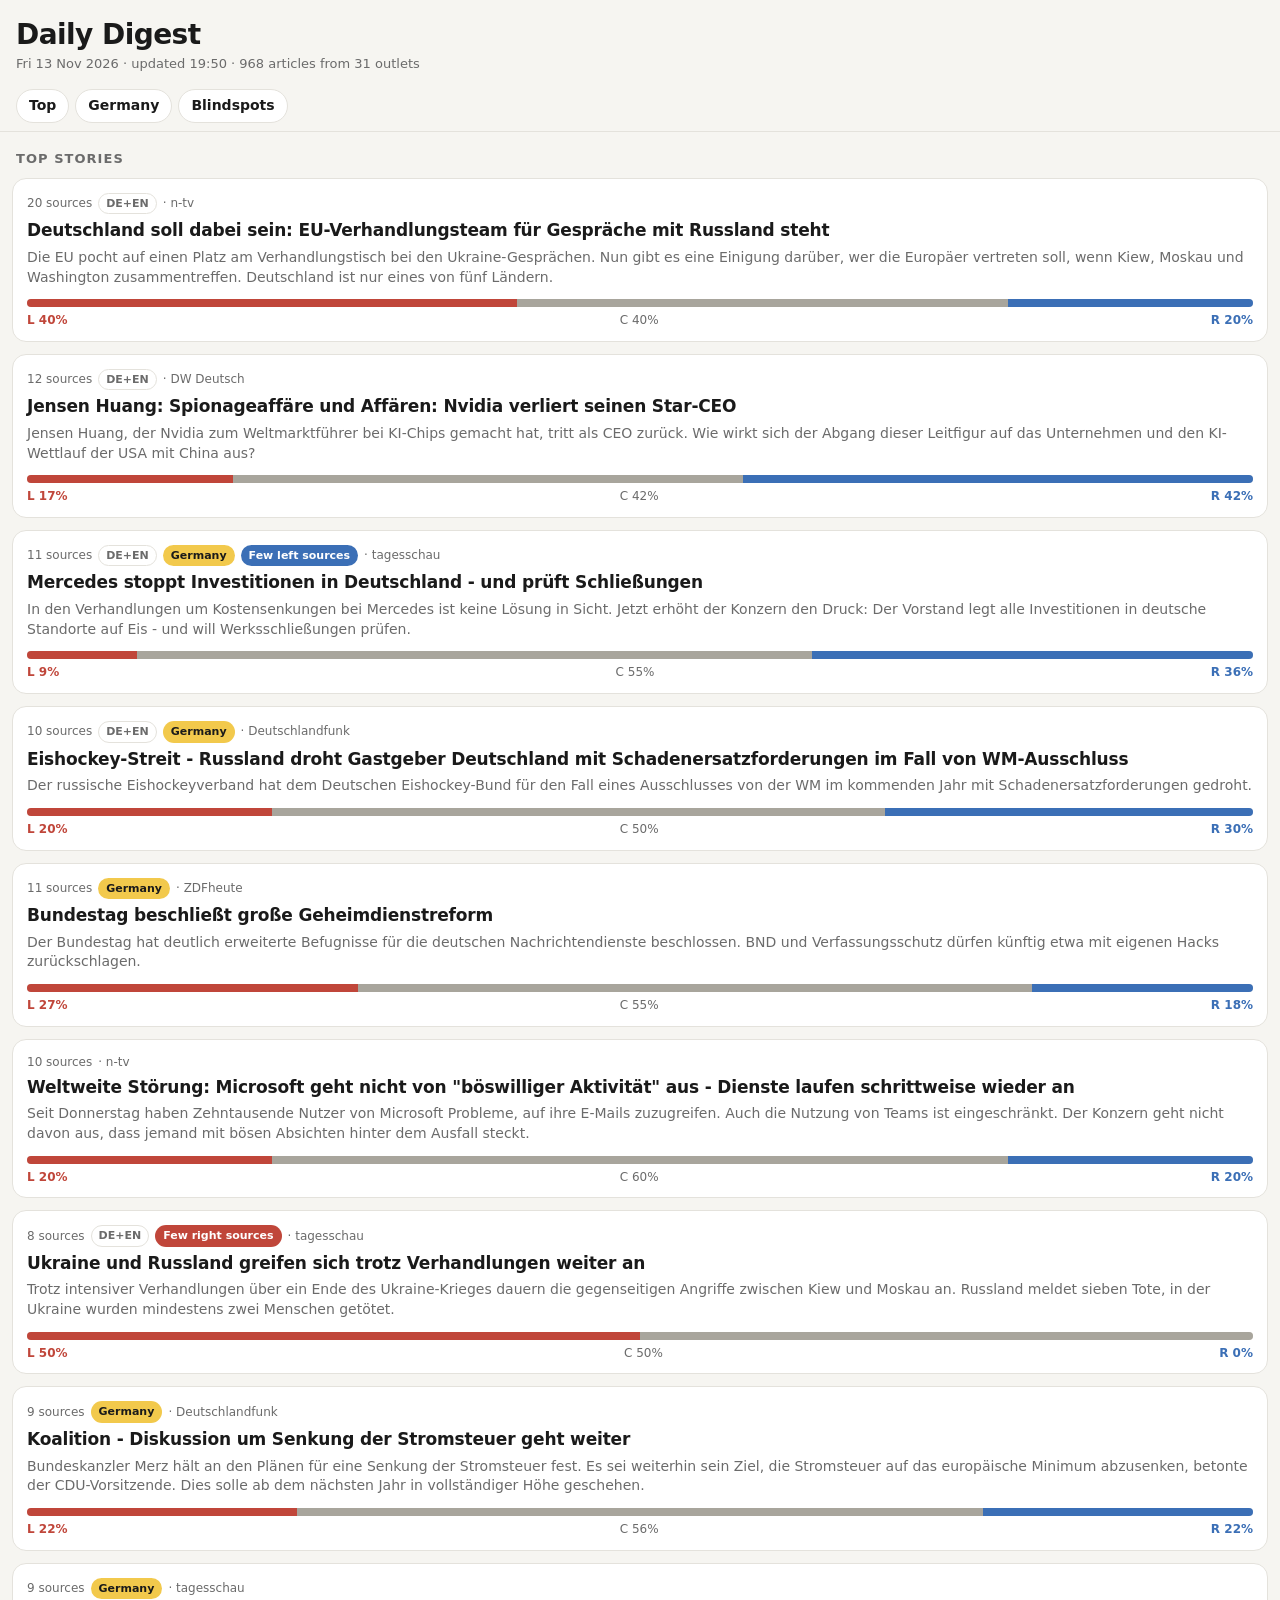
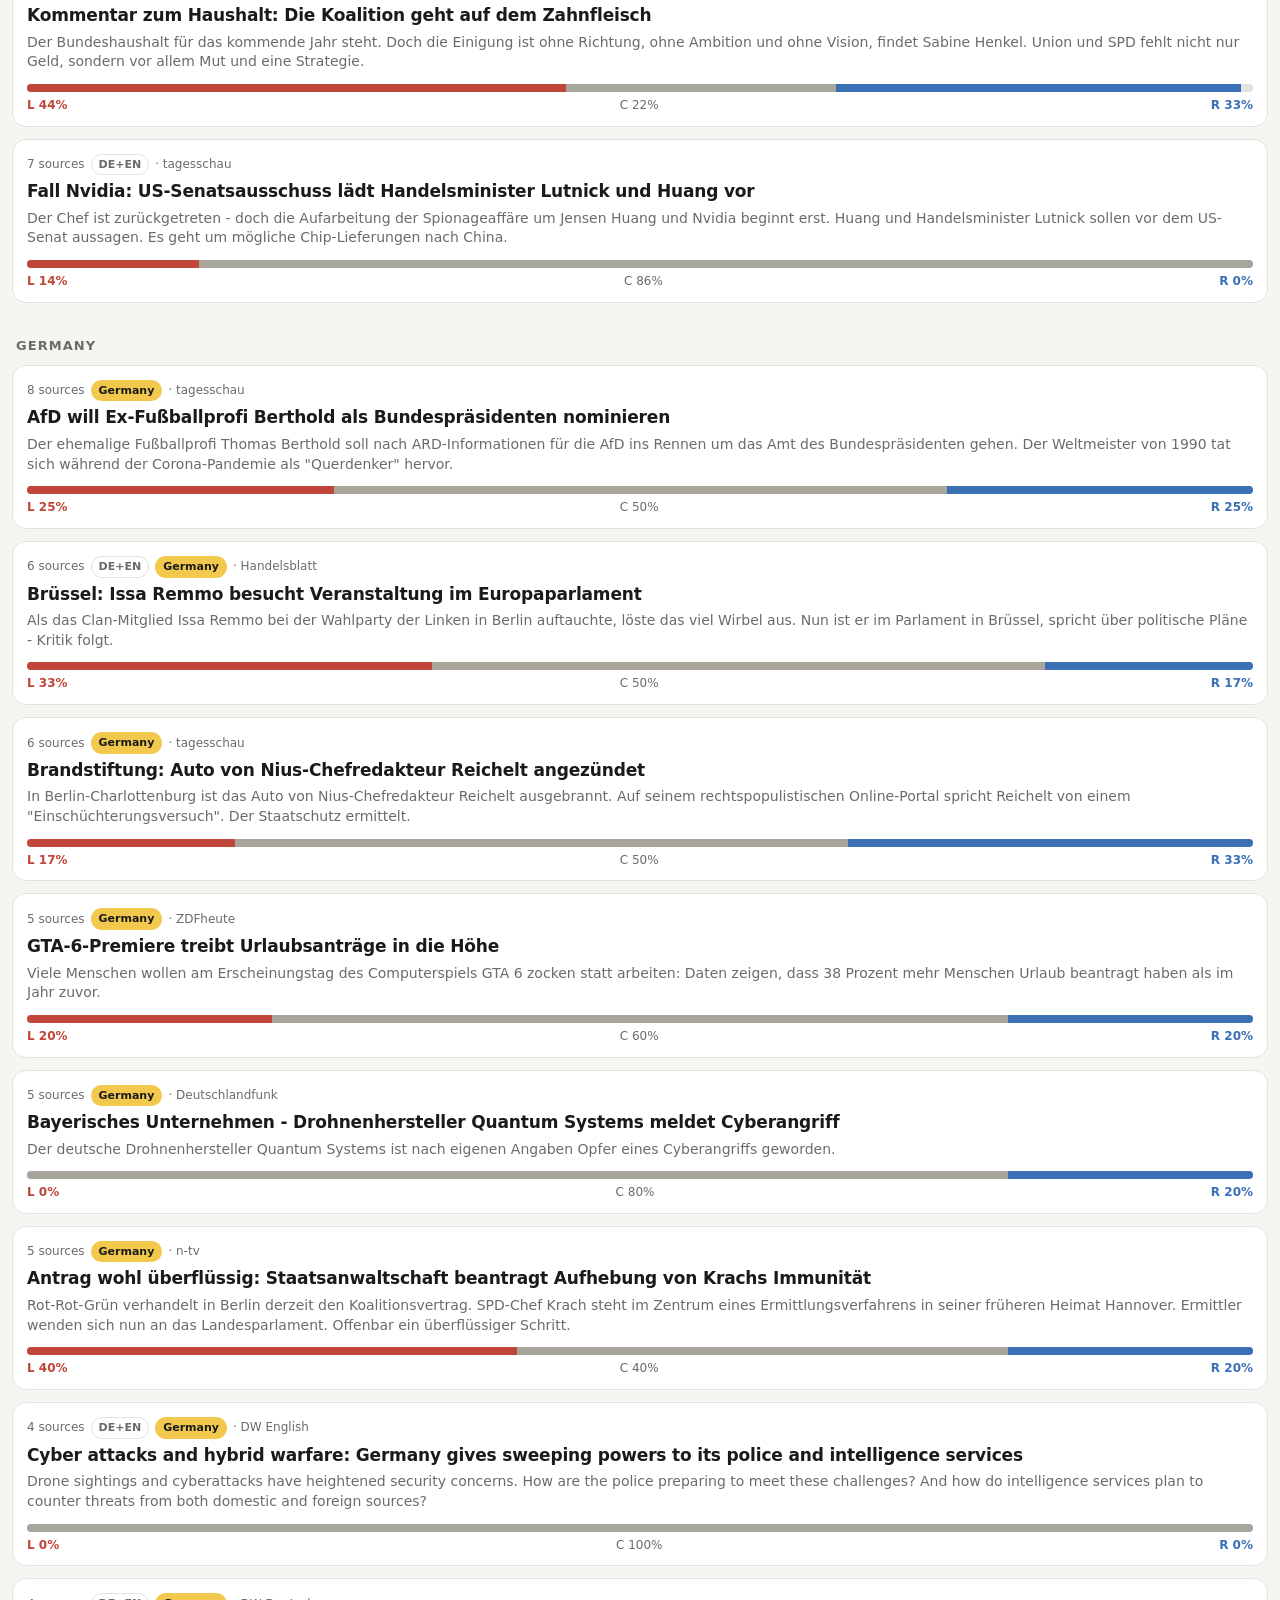
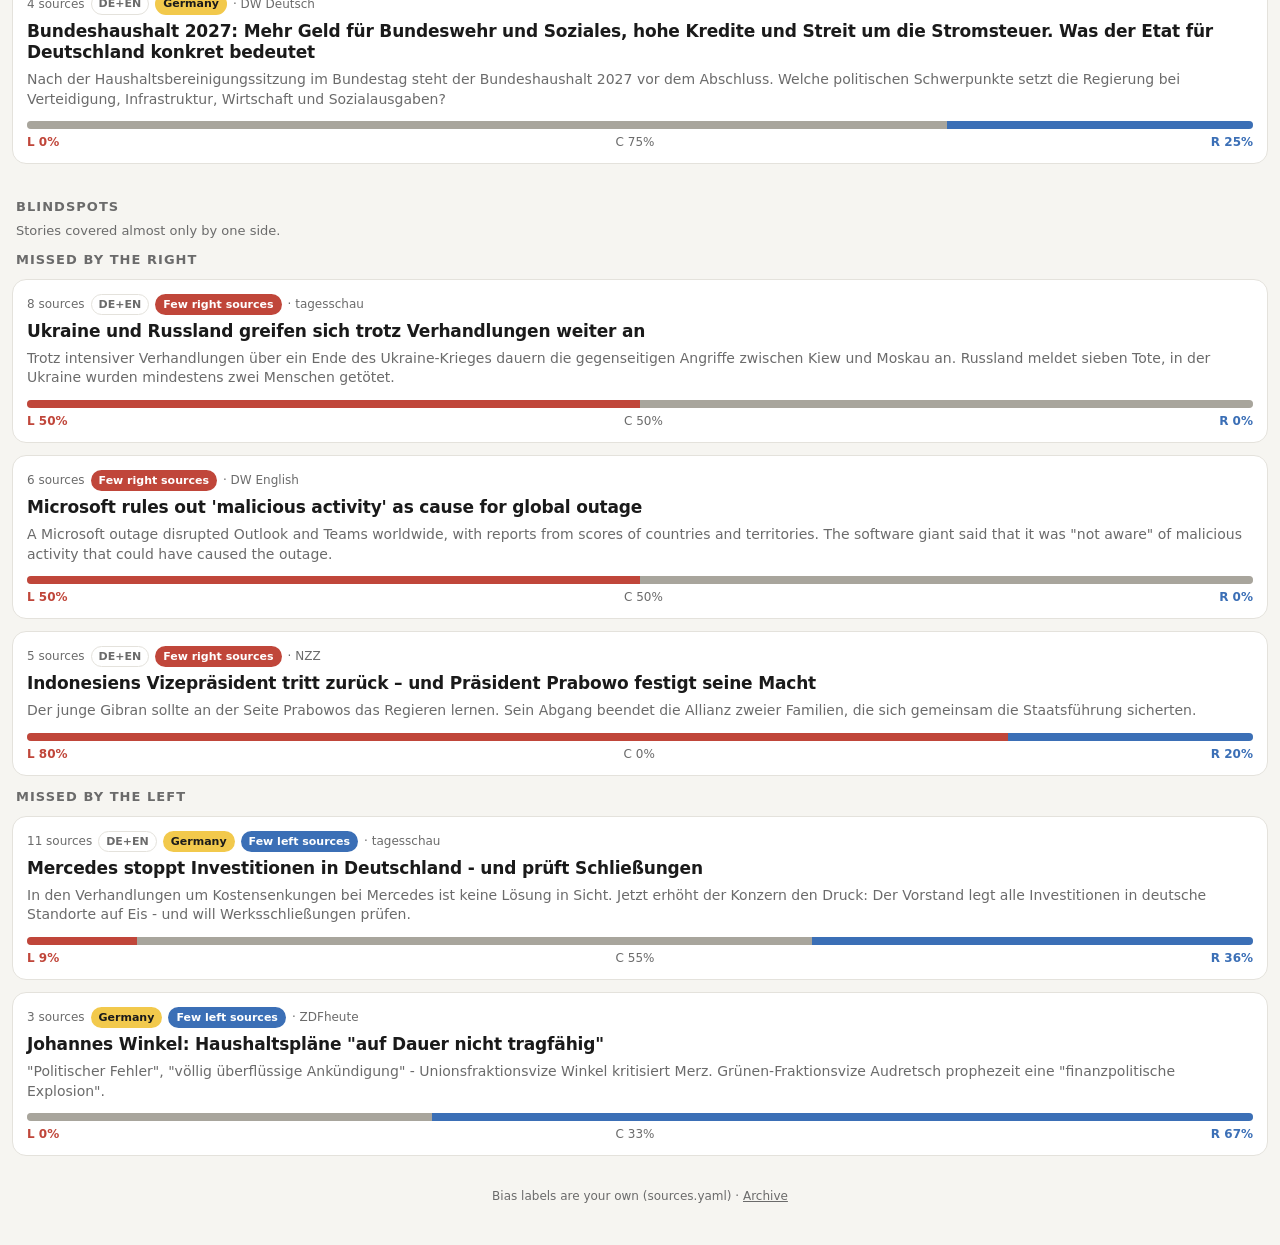
==== commit 9c72d087: "digest 2026-11-13T18:50Z" ====
--- a/site/archive/2026-11-13.html
+++ b/site/archive/2026-11-13.html
@@ -14,11 +14,11 @@
 <style>
 :root{
   --bg:#f6f5f1;--card:#fff;--ink:#1a1a1a;--muted:#6b6b6b;--line:#e4e2dc;
-  --L:#3b6fb6;--C:#a8a59c;--R:#c0463a;--accent:#1a1a1a;
+  --L:#c0463a;--C:#a8a59c;--R:#3b6fb6;--accent:#1a1a1a;
 }
 @media (prefers-color-scheme:dark){:root{
   --bg:#141414;--card:#1f1f1f;--ink:#ecebe7;--muted:#9a9890;--line:#2e2e2c;
-  --L:#5f8fd6;--C:#77756e;--R:#e0675a;--accent:#ecebe7;
+  --L:#e0675a;--C:#77756e;--R:#5f8fd6;--accent:#ecebe7;
 }}
 *{box-sizing:border-box;margin:0;padding:0}
 body{font:16px/1.4 -apple-system,BlinkMacSystemFont,"SF Pro Text",system-ui,sans-serif;
@@ -65,7 +65,7 @@
 <body>
 <header>
   <h1>Daily Digest</h1>
-  <p>Fri 13 Nov 2026 · updated 19:46 · 962 articles from 31 outlets</p>
+  <p>Fri 13 Nov 2026 · updated 19:50 · 968 articles from 31 outlets</p>
 </header>
 <nav>
   <a href="#top">Top</a><a href="#germany">Germany</a><a href="#blindspots">Blindspots</a>
@@ -78,7 +78,7 @@
   <details class="card">
   <summary>
     <div class="meta">
-      <span>22 sources</span>
+      <span>20 sources</span>
       <span class="chip">DE+EN</span>
       
       
@@ -88,32 +88,27 @@
     <h3>Deutschland soll dabei sein: EU-Verhandlungsteam für Gespräche mit Russland steht</h3>
     <p class="sum">Die EU pocht auf einen Platz am Verhandlungstisch bei den Ukraine-Gesprächen. Nun gibt es eine Einigung darüber, wer die Europäer vertreten soll, wenn Kiew, Moskau und Washington zusammentreffen. Deutschland ist nur eines von fünf Ländern.</p>
     <div class="bar">
-      <i class="L" style="width:36%"></i><i class="C" style="width:41%"></i><i class="R" style="width:23%"></i>
-    </div>
-    <div class="legend">
-      <span class="l"><b>L 36%</b></span><span>C 41%</span><span class="r"><b>R 23%</b></span>
-    </div>
-  </summary>
-  <div class="srcs">
-    
-    <div class="grp l1">
-      <h4>Lean left</h4>
-      <a href="https://www.aljazeera.com/news/2026/11/13/europe-seeks-seat-at-ukraine-peace-talks-but-lacks-unified-voice?traffic_source=rss" target="_blank" rel="noopener"><span>Al Jazeera</span>Europe seeks seat at Ukraine peace talks but lacks unified voice</a><a href="https://www.spiegel.de/ausland/krieg-in-der-ukraine-europaeer-einigen-sich-auf-verhandlungsteam-fuer-gespraeche-mit-russland-a-33f42a19-3d6f-4708-8372-a55f8583040a#ref=rss" target="_blank" rel="noopener"><span>Der Spiegel</span>Krieg in der Ukraine: Europäer einigen sich auf Verhandlungsteam für Gespräche mit Russland</a><a href="https://www.spiegel.de/politik/eu-gipfel-wie-friedrich-merz-einige-der-anderen-europaeer-nervt-a-135cf542-8cb0-4edf-97be-655285a01239#ref=rss" target="_blank" rel="noopener"><span>Der Spiegel</span>EU-Gipfel: Wie Friedrich Merz einige der anderen Europäer nervt</a><a href="https://www.zeit.de/politik/ausland/ukraine-krieg-news-liveblog" target="_blank" rel="noopener"><span>Die Zeit</span>Krieg gegen die Ukraine: Deutschland wird an Ukraine-Friedensgesprächen teilnehmen</a><a href="https://www.zeit.de/news/2026-11/12/trumps-abgesandte-mit-heikler-botschaft-bei-putin" target="_blank" rel="noopener"><span>Die Zeit</span>Ukraine-Krieg: EU einig: Verhandlungsteam für Gespräche mit Russland steht</a><a href="https://www.zeit.de/news/2026-11/13/eu-einig-verhandlungsteam-fuer-gespraeche-mit-russland-steht" target="_blank" rel="noopener"><span>Die Zeit</span>Ukraine-Krieg: EU einig: Verhandlungsteam für Gespräche mit Russland steht</a><a href="https://www.fr.de/politik/europa-soll-mit-russland-verhandeln-doch-die-eu-streitet-ueber-ihren-vertreter-zr-94588822.html" target="_blank" rel="noopener"><span>Frankfurter Rundschau</span>EU-Zoff um Russland-Gespräche: Europa findet keinen Verhandlungsführer</a><a href="https://www.fr.de/politik/lettland-drachenzaehne-und-panzergraeben-an-grenze-zu-russland-zr-94588486.html" target="_blank" rel="noopener"><span>Frankfurter Rundschau</span>NATO-Staat errichtet „Drachenzähne“, um Russland aufzuhalten</a><a href="https://www.sueddeutsche.de/politik/ukraine-krieg-newsblog-usa-russland-europa-verhandlungen-putin-europaeische-union-li.3571967" target="_blank" rel="noopener"><span>Süddeutsche Zeitung</span>Krieg in der Ukraine: EU einig: Verhandlungsteam für Gespräche mit Russland steht</a><a href="https://www.theguardian.com/world/live/2026/nov/13/eu-leaders-negotiations-ukraine-russia-dublin-ai-summit-kushner-witkoff-latest-news-updates" target="_blank" rel="noopener"><span>The Guardian</span>Europe should not walk into Russia’s ‘traps’ on Ukraine talks, EU’s foreign policy chief Kallas says – as it happened</a><a href="https://www.nytimes.com/2026/11/13/world/europe/europe-ukraine-talks-russia.html" target="_blank" rel="noopener"><span>The New York Times</span>Europe Haggles Over Who Will Represent It in Talks With Russia</a><a href="https://www.nytimes.com/2026/11/12/world/europe/russia-ukraine-witkoff-kushner.html" target="_blank" rel="noopener"><span>The New York Times</span>In Moscow, Witkoff and Kushner Ask Putin to Include Europe in Peace Talks</a><a href="https://www.stern.de/news/costa--e5-laender-und-eu-sollen-europa-bei-ukraine-gespraechen-vertreten-38548968.html" target="_blank" rel="noopener"><span>stern</span>Costa: E5-Länder und EU sollen Europa bei Ukraine-Gesprächen vertreten</a><a href="https://www.stern.de/news/ukraine-krieg--eu-einig--verhandlungsteam-fuer-gespraeche-mit-russland-steht-38548918.html" target="_blank" rel="noopener"><span>stern</span>Ukraine-Krieg: EU einig: Verhandlungsteam für Gespräche mit Russland steht</a>
-    </div>
-    
-    <div class="grp c0">
-      <h4>Center</h4>
-      <a href="https://www.bbc.co.uk/news/articles/cq39glwprknjo?at_medium=RSS&at_campaign=rss" target="_blank" rel="noopener"><span>BBC News</span>Rosenberg: Uncompromising Putin ups demands for peace with Ukraine</a><a href="https://www.dw.com/de/signale-für-europäische-beteiligung-an-ukraine-gesprächen/a-79936896?maca=de-rss-de-all-1119-xml-mrss" target="_blank" rel="noopener"><span>DW Deutsch</span>Signale für europäische Beteiligung an Ukraine-Gesprächen</a><a href="https://www.dw.com/en/eu-leaders-tussle-over-whom-to-send-to-ukraine-russia-peace-talks/a-79935468?maca=en-rss-en-all-1573-xml-mrss" target="_blank" rel="noopener"><span>DW English</span>EU leaders tussle over whom to send to Ukraine, Russia peace talks</a><a href="https://www.deutschlandfunk.de/europa-will-diplomaten-zu-ukraine-friedensgespraechen-entsenden-100.html" target="_blank" rel="noopener"><span>Deutschlandfunk</span>Dublin - Europa will Diplomaten zu Ukraine-Friedensgesprächen entsenden</a><a href="https://www.euronews.com/2026/11/13/from-ukraine-peace-to-europes-future-how-russia-is-shifting-the-debate" target="_blank" rel="noopener"><span>Euronews</span>From Ukraine peace to Europe's future: How Russia is shifting the debate</a><a href="https://www.euronews.com/2026/11/13/european-negotiators-could-be-set-to-join-ukraine-peace-talks" target="_blank" rel="noopener"><span>Euronews</span>US pushes for European presence at Ukraine-Russia talks, which Moscow refuses to confirm</a><a href="https://www.handelsblatt.com/politik/international/putin-gespraeche-die-eu-hat-sich-fuer-ein-ukraine-team-entschieden-deutschland-ist-dabei/100268657.html" target="_blank" rel="noopener"><span>Handelsblatt</span>Putin-Gespräche: Die EU hat sich für ein Ukraine-Team entschieden – Deutschland ist dabei</a><a href="https://www.handelsblatt.com/politik/international/ukraine-krieg-eu-einig-verhandlungsteam-fuer-gespraeche-mit-russland-steht/100269283.html" target="_blank" rel="noopener"><span>Handelsblatt</span>Ukraine-Krieg: EU einig: Verhandlungsteam für Gespräche mit Russland steht</a><a href="https://www.handelsblatt.com/meinung/kommentare/kommentar-putins-lieblingsgegner-ist-ein-zerstrittenes-europa/100269399.html" target="_blank" rel="noopener"><span>Handelsblatt</span>Kommentar: Putins Lieblingsgegner ist ein zerstrittenes Europa</a><a href="https://www.zdfheute.de/politik/ausland/ukraine-usa-merz-europa-eu-dublin-100.html" target="_blank" rel="noopener"><span>ZDFheute</span>EU einig bei Verhandlern für Ukraine-Gespräche - Deutschland dabei</a><a href="https://www.zdfheute.de/video/politik-illner-laschet-100.html" target="_blank" rel="noopener"><span>ZDFheute</span>Sollte Kanzler Merz für die EU mit Putin verhandeln?</a><a href="https://www.n-tv.de/politik/Russland-soll-Europa-haarstraeubenden-Friedens-Vorschlag-gemacht-haben-id31530111.html" target="_blank" rel="noopener"><span>n-tv</span>Putin träumt von 1997: Russland soll Europa neuen haarsträubenden "Friedens"-Vorschlag gemacht haben</a><a href="https://www.n-tv.de/politik/EU-Verhandlungsteam-fuer-Gespraeche-mit-Russland-steht-id31532517.html" target="_blank" rel="noopener"><span>n-tv</span>Deutschland soll dabei sein: EU-Verhandlungsteam für Gespräche mit Russland steht</a><a href="https://www.tagesschau.de/video/video-1683308.html" target="_blank" rel="noopener"><span>tagesschau</span>USA stellen europäische Beteiligung bei zukünftigen Ukraine-Gesprächen in Aussicht</a><a href="https://www.tagesschau.de/ausland/europa/epg-ukraine-usa-europa-100.html" target="_blank" rel="noopener"><span>tagesschau</span>US-Unterhändler kündigen Europas Beteiligung bei Ukraine-Verhandlungen an</a>
-    </div>
-    
-    <div class="grp r1">
-      <h4>Lean right</h4>
-      <a href="https://www.bild.de/politik/ausland-und-internationales/eu-einig-verhandlungsteam-fuer-gespraeche-mit-russland-steht-6af74e727f8bbad09ea62b09" target="_blank" rel="noopener"><span>Bild</span>EU einig - Verhandlungsteam für Gespräche mit Russland steht</a><a href="https://www.welt.de/politik/ausland/article6af7520e15e28ea3dd919cef/ukraine-krieg-europa-schickt-ganzes-verhandlungsteam-zu-gespraechen-mit-russland.html" target="_blank" rel="noopener"><span>Die Welt</span>Europa schickt ganzes Verhandlungsteam zu Gesprächen mit Russland</a><a href="https://www.welt.de/debatte/article6af725d284c7128d8f27e754/us-praesenz-in-europa-putin-traeumt-den-gleichen-traum-wie-stalin.html" target="_blank" rel="noopener"><span>Die Welt</span>Putin träumt den gleichen Traum wie Stalin</a><a href="https://www.faz.net/aktuell/politik/ukraine/ukraine-liveticker-merz-costa-fuenf-staaten-sollen-europa-bei-kuenftigen-ukraine-gespraechen-vertreten-faz-110683325.html" target="_blank" rel="noopener"><span>FAZ</span>Liveblog Ukrainekrieg: Fünf Staaten sollen Europa bei künftigen Verhandlungen mit Russland vertreten</a><a href="https://www.faz.net/aktuell/politik/ukraine/wenn-putin-vom-ewigen-frieden-spricht-201680029.html" target="_blank" rel="noopener"><span>FAZ</span>Russlands Forderungen: Wenn Putin vom „ewigen Frieden“ spricht</a><a href="https://www.faz.net/aktuell/politik/ukraine/streit-in-dublin-wer-vertritt-die-eu-bei-russland-verhandlungen-201680307.html" target="_blank" rel="noopener"><span>FAZ</span>Gespräche mit Moskau: Die Lösung für den Streit: ein größeres Team</a><a href="https://www.faz.net/aktuell/politik/ukraine/ukraine-verhandlungen-warum-die-eu-nicht-fuer-europa-sprechen-kann-201680550.html" target="_blank" rel="noopener"><span>FAZ</span>Ukraine-Gespräche: Verhandeln müssen die, auf die es ankommt</a><a href="https://www.faz.net/video/ukraine-gespraeche-zwischen-putin-und-us-vermittlern-201678238.html" target="_blank" rel="noopener"><span>FAZ</span>UkraineKrieg: Gespräche zwischen Putin und US-Vermittlern</a><a href="https://www.faz.net/aktuell/politik/ukraine/europas-sicherheitsordnung-warum-europa-bei-den-verhandlungen-dabei-sein-muss-201677106.html" target="_blank" rel="noopener"><span>FAZ</span>Ukraine-Gespräche: Putin gibt nichts, bekommt aber wieder etwas von Trump</a><a href="https://www.nzz.ch/international/krieg-in-der-ukraine-die-neusten-entwicklungen-im-liveticker-ld.10021245" target="_blank" rel="noopener"><span>NZZ</span>LIVE-TICKER - Krieg in der Ukraine: EU einig: Verhandlungsteam für Gespräche mit Russland steht +++ Putin laut Kushner bereit für Europäer am Verhandlungstisch</a><a href="https://www.nzz.ch/international/mit-trumps-hilfe-zu-russlands-wunscheuropa-worueber-putin-verhandeln-will-ld.10062949" target="_blank" rel="noopener"><span>NZZ</span>ERKLÄRT - Mit Trumps Hilfe zu Russlands Wunscheuropa: worüber Putin verhandeln will</a>
-    </div>
-    
-    <div class="grp r2">
-      <h4>Right</h4>
-      <a href="https://jungefreiheit.de/ausland/europaeische-laender-legen-schluesselprinzipien-fuer-unterstuetzung-der-ukraine-fest.html" target="_blank" rel="noopener"><span>Junge Freiheit</span>Europäische Länder legen Schlüsselprinzipien für Unterstützung der Ukraine fest</a>
+      <i class="L" style="width:40%"></i><i class="C" style="width:40%"></i><i class="R" style="width:20%"></i>
+    </div>
+    <div class="legend">
+      <span class="l"><b>L 40%</b></span><span>C 40%</span><span class="r"><b>R 20%</b></span>
+    </div>
+  </summary>
+  <div class="srcs">
+    
+    <div class="grp l1">
+      <h4>Lean left</h4>
+      <a href="https://www.aljazeera.com/news/2026/11/13/europe-seeks-seat-at-ukraine-peace-talks-but-lacks-unified-voice?traffic_source=rss" target="_blank" rel="noopener"><span>Al Jazeera</span>Europe seeks seat at Ukraine peace talks but lacks unified voice</a><a href="https://www.spiegel.de/politik/eu-gipfel-wie-friedrich-merz-einige-der-anderen-europaeer-nervt-a-135cf542-8cb0-4edf-97be-655285a01239#ref=rss" target="_blank" rel="noopener"><span>Der Spiegel</span>EU-Gipfel: Wie Friedrich Merz einige der anderen Europäer nervt</a><a href="https://www.spiegel.de/ausland/krieg-in-der-ukraine-europaeer-einigen-sich-auf-verhandlungsteam-fuer-gespraeche-mit-russland-a-33f42a19-3d6f-4708-8372-a55f8583040a#ref=rss" target="_blank" rel="noopener"><span>Der Spiegel</span>Krieg in der Ukraine: Europäer einigen sich auf Verhandlungsteam für Gespräche mit Russland</a><a href="https://www.zeit.de/news/2026-11/13/eu-einig-verhandlungsteam-fuer-gespraeche-mit-russland-steht" target="_blank" rel="noopener"><span>Die Zeit</span>Ukraine-Krieg: EU einig: Verhandlungsteam für Gespräche mit Russland steht</a><a href="https://www.zeit.de/news/2026-11/12/trumps-abgesandte-mit-heikler-botschaft-bei-putin" target="_blank" rel="noopener"><span>Die Zeit</span>Ukraine-Krieg: EU einig: Verhandlungsteam für Gespräche mit Russland steht</a><a href="https://www.zeit.de/politik/ausland/ukraine-krieg-news-liveblog" target="_blank" rel="noopener"><span>Die Zeit</span>Krieg gegen die Ukraine: Deutschland wird an Ukraine-Friedensgesprächen teilnehmen</a><a href="https://www.fr.de/politik/lettland-drachenzaehne-und-panzergraeben-an-grenze-zu-russland-zr-94588486.html" target="_blank" rel="noopener"><span>Frankfurter Rundschau</span>NATO-Staat errichtet „Drachenzähne“, um Russland aufzuhalten</a><a href="https://www.fr.de/politik/europa-soll-mit-russland-verhandeln-doch-die-eu-streitet-ueber-ihren-vertreter-zr-94588822.html" target="_blank" rel="noopener"><span>Frankfurter Rundschau</span>EU-Zoff um Russland-Gespräche: Europa findet keinen Verhandlungsführer</a><a href="https://www.sueddeutsche.de/politik/ukraine-krieg-newsblog-usa-russland-europa-verhandlungen-putin-europaeische-union-li.3571967" target="_blank" rel="noopener"><span>Süddeutsche Zeitung</span>Krieg in der Ukraine: EU einig: Verhandlungsteam für Gespräche mit Russland steht</a><a href="https://www.theguardian.com/world/live/2026/nov/13/eu-leaders-negotiations-ukraine-russia-dublin-ai-summit-kushner-witkoff-latest-news-updates" target="_blank" rel="noopener"><span>The Guardian</span>Europe should not walk into Russia’s ‘traps’ on Ukraine talks, EU’s foreign policy chief Kallas says – as it happened</a><a href="https://www.nytimes.com/2026/11/12/world/europe/russia-ukraine-witkoff-kushner.html" target="_blank" rel="noopener"><span>The New York Times</span>In Moscow, Witkoff and Kushner Ask Putin to Include Europe in Peace Talks</a><a href="https://www.nytimes.com/2026/11/13/world/europe/europe-ukraine-talks-russia.html" target="_blank" rel="noopener"><span>The New York Times</span>Europe Haggles Over Who Will Represent It in Talks With Russia</a><a href="https://www.stern.de/news/ukraine-krieg--eu-einig--verhandlungsteam-fuer-gespraeche-mit-russland-steht-38548918.html" target="_blank" rel="noopener"><span>stern</span>Ukraine-Krieg: EU einig: Verhandlungsteam für Gespräche mit Russland steht</a><a href="https://www.stern.de/news/costa--e5-laender-und-eu-sollen-europa-bei-ukraine-gespraechen-vertreten-38548968.html" target="_blank" rel="noopener"><span>stern</span>Costa: E5-Länder und EU sollen Europa bei Ukraine-Gesprächen vertreten</a>
+    </div>
+    
+    <div class="grp c0">
+      <h4>Center</h4>
+      <a href="https://www.bbc.co.uk/news/articles/cq39glwprknjo?at_medium=RSS&at_campaign=rss" target="_blank" rel="noopener"><span>BBC News</span>Rosenberg: Uncompromising Putin ups demands for peace with Ukraine</a><a href="https://www.dw.com/de/signale-für-europäische-beteiligung-an-ukraine-gesprächen/a-79936896?maca=de-rss-de-all-1119-xml-mrss" target="_blank" rel="noopener"><span>DW Deutsch</span>Signale für europäische Beteiligung an Ukraine-Gesprächen</a><a href="https://www.dw.com/en/eu-leaders-tussle-over-whom-to-send-to-ukraine-russia-peace-talks/a-79935468?maca=en-rss-en-all-1573-xml-mrss" target="_blank" rel="noopener"><span>DW English</span>EU leaders tussle over whom to send to Ukraine, Russia peace talks</a><a href="https://www.euronews.com/2026/11/13/european-negotiators-could-be-set-to-join-ukraine-peace-talks" target="_blank" rel="noopener"><span>Euronews</span>US pushes for European presence at Ukraine-Russia talks, which Moscow refuses to confirm</a><a href="https://www.euronews.com/2026/11/13/from-ukraine-peace-to-europes-future-how-russia-is-shifting-the-debate" target="_blank" rel="noopener"><span>Euronews</span>From Ukraine peace to Europe's future: How Russia is shifting the debate</a><a href="https://www.handelsblatt.com/meinung/kommentare/kommentar-putins-lieblingsgegner-ist-ein-zerstrittenes-europa/100269399.html" target="_blank" rel="noopener"><span>Handelsblatt</span>Kommentar: Putins Lieblingsgegner ist ein zerstrittenes Europa</a><a href="https://www.handelsblatt.com/politik/international/ukraine-krieg-eu-einig-verhandlungsteam-fuer-gespraeche-mit-russland-steht/100269283.html" target="_blank" rel="noopener"><span>Handelsblatt</span>Ukraine-Krieg: EU einig: Verhandlungsteam für Gespräche mit Russland steht</a><a href="https://www.handelsblatt.com/politik/international/putin-gespraeche-die-eu-hat-sich-fuer-ein-ukraine-team-entschieden-deutschland-ist-dabei/100268657.html" target="_blank" rel="noopener"><span>Handelsblatt</span>Putin-Gespräche: Die EU hat sich für ein Ukraine-Team entschieden – Deutschland ist dabei</a><a href="https://www.zdfheute.de/video/politik-illner-laschet-100.html" target="_blank" rel="noopener"><span>ZDFheute</span>Sollte Kanzler Merz für die EU mit Putin verhandeln?</a><a href="https://www.zdfheute.de/politik/ausland/ukraine-usa-merz-europa-eu-dublin-100.html" target="_blank" rel="noopener"><span>ZDFheute</span>EU einig bei Verhandlern für Ukraine-Gespräche - Deutschland dabei</a><a href="https://www.n-tv.de/politik/Russland-soll-Europa-haarstraeubenden-Friedens-Vorschlag-gemacht-haben-id31530111.html" target="_blank" rel="noopener"><span>n-tv</span>Putin träumt von 1997: Russland soll Europa neuen haarsträubenden "Friedens"-Vorschlag gemacht haben</a><a href="https://www.n-tv.de/politik/EU-Verhandlungsteam-fuer-Gespraeche-mit-Russland-steht-id31532517.html" target="_blank" rel="noopener"><span>n-tv</span>Deutschland soll dabei sein: EU-Verhandlungsteam für Gespräche mit Russland steht</a><a href="https://www.tagesschau.de/ausland/europa/epg-ukraine-usa-europa-100.html" target="_blank" rel="noopener"><span>tagesschau</span>US-Unterhändler kündigen Europas Beteiligung bei Ukraine-Verhandlungen an</a><a href="https://www.tagesschau.de/video/video-1683308.html" target="_blank" rel="noopener"><span>tagesschau</span>USA stellen europäische Beteiligung bei zukünftigen Ukraine-Gesprächen in Aussicht</a><a href="https://www.tagesschau.de/ausland/eu-vertreter-ukraine-gespraeche-100.html" target="_blank" rel="noopener"><span>tagesschau</span>EU einigt sich auf europäisches Team für Ukraine-Verhandlungen</a>
+    </div>
+    
+    <div class="grp r1">
+      <h4>Lean right</h4>
+      <a href="https://www.bild.de/politik/ausland-und-internationales/eu-einig-verhandlungsteam-fuer-gespraeche-mit-russland-steht-6af74e727f8bbad09ea62b09" target="_blank" rel="noopener"><span>Bild</span>EU einig - Verhandlungsteam für Gespräche mit Russland steht</a><a href="https://www.welt.de/debatte/article6af725d284c7128d8f27e754/us-praesenz-in-europa-putin-traeumt-den-gleichen-traum-wie-stalin.html" target="_blank" rel="noopener"><span>Die Welt</span>Putin träumt den gleichen Traum wie Stalin</a><a href="https://www.welt.de/politik/ausland/article6af7520e15e28ea3dd919cef/ukraine-krieg-europa-schickt-ganzes-verhandlungsteam-zu-gespraechen-mit-russland.html" target="_blank" rel="noopener"><span>Die Welt</span>Europa schickt ganzes Verhandlungsteam zu Gesprächen mit Russland</a><a href="https://www.faz.net/video/ukraine-gespraeche-zwischen-putin-und-us-vermittlern-201678238.html" target="_blank" rel="noopener"><span>FAZ</span>UkraineKrieg: Gespräche zwischen Putin und US-Vermittlern</a><a href="https://www.faz.net/aktuell/politik/ukraine/europas-sicherheitsordnung-warum-europa-bei-den-verhandlungen-dabei-sein-muss-201677106.html" target="_blank" rel="noopener"><span>FAZ</span>Ukraine-Gespräche: Putin gibt nichts, bekommt aber wieder etwas von Trump</a><a href="https://www.faz.net/aktuell/politik/ukraine/ukraine-verhandlungen-warum-die-eu-nicht-fuer-europa-sprechen-kann-201680550.html" target="_blank" rel="noopener"><span>FAZ</span>Ukraine-Gespräche: Verhandeln müssen die, auf die es ankommt</a><a href="https://www.faz.net/aktuell/politik/ukraine/wenn-putin-vom-ewigen-frieden-spricht-201680029.html" target="_blank" rel="noopener"><span>FAZ</span>Russlands Forderungen: Wenn Putin vom „ewigen Frieden“ spricht</a><a href="https://www.faz.net/aktuell/politik/ukraine/ukraine-liveticker-merz-costa-fuenf-staaten-sollen-europa-bei-kuenftigen-ukraine-gespraechen-vertreten-faz-110683325.html" target="_blank" rel="noopener"><span>FAZ</span>Liveblog Ukrainekrieg: Fünf Staaten sollen Europa bei künftigen Verhandlungen mit Russland vertreten</a><a href="https://www.faz.net/aktuell/politik/ukraine/streit-in-dublin-wer-vertritt-die-eu-bei-russland-verhandlungen-201680307.html" target="_blank" rel="noopener"><span>FAZ</span>Gespräche mit Moskau: Die Lösung für den Streit: ein größeres Team</a><a href="https://www.nzz.ch/international/mit-trumps-hilfe-zu-russlands-wunscheuropa-worueber-putin-verhandeln-will-ld.10062949" target="_blank" rel="noopener"><span>NZZ</span>ERKLÄRT - Mit Trumps Hilfe zu Russlands Wunscheuropa: worüber Putin verhandeln will</a><a href="https://www.nzz.ch/international/krieg-in-der-ukraine-die-neusten-entwicklungen-im-liveticker-ld.10021245" target="_blank" rel="noopener"><span>NZZ</span>LIVE-TICKER - Krieg in der Ukraine: EU einig: Verhandlungsteam für Gespräche mit Russland steht +++ Putin laut Kushner bereit für Europäer am Verhandlungstisch</a>
     </div>
     
   </div>
@@ -150,7 +145,7 @@
     
     <div class="grp c0">
       <h4>Center</h4>
-      <a href="https://www.dw.com/de/jensen-huang-spionageaffäre-und-affären-nvidia-verliert-seinen-star-ceo/a-79933045?maca=de-rss-de-all-1119-xml-mrss" target="_blank" rel="noopener"><span>DW Deutsch</span>Jensen Huang: Spionageaffäre und Affären: Nvidia verliert seinen Star-CEO</a><a href="https://www.dw.com/de/nvidia-chef-jensen-huang-tritt-nach-affären-zurück/a-79932950?maca=de-rss-de-all-1119-xml-mrss" target="_blank" rel="noopener"><span>DW Deutsch</span>Nvidia-Chef Jensen Huang tritt nach Affären zurück</a><a href="https://www.dw.com/en/jensen-huang-spy-row-affairs-leave-nvidia-without-its-rockstar-ceo/a-79926972?maca=en-rss-en-all-1573-xml-mrss" target="_blank" rel="noopener"><span>DW English</span>Jensen Huang: Spy row, affairs leave Nvidia without its rockstar CEO</a><a href="https://www.zdfheute.de/politik/ausland/nvidia-huang-china-usa-spionage-100.html" target="_blank" rel="noopener"><span>ZDFheute</span>Nvidia-Skandal: Warum China den USA Verleumdung vorwirft</a><a href="https://www.n-tv.de/wirtschaft/Chinas-KI-Chip-Schmuggel-laeuft-auf-Hochtouren-id31531580.html" target="_blank" rel="noopener"><span>n-tv</span>Nach Rücktritt von Jensen Huang: Chinas KI-Chip-Schmuggel läuft auf Hochtouren</a><a href="https://www.n-tv.de/wirtschaft/Mit-Jensen-Huang-verliert-der-KI-Hype-seinen-Zentralbanker-id31531887.html" target="_blank" rel="noopener"><span>n-tv</span>Architekt des Billionen-Booms: Mit Jensen Huang verliert der KI-Hype seinen "Zentralbanker"</a><a href="https://www.n-tv.de/wirtschaft/Affaere-des-Nvidia-Chefs-doch-keine-chinesische-Spionin-id31529310.html" target="_blank" rel="noopener"><span>n-tv</span>Singapur zog ihren Reisepass ein: Ist die Affäre des Nvidia-Chefs gar keine chinesische Spionin?</a><a href="https://www.n-tv.de/wirtschaft/Wird-Tim-Cook-Nachfolger-von-Jensen-Huang-bei-Nvidia-id31530344.html" target="_blank" rel="noopener"><span>n-tv</span>"Legende ersetzt Legende": Wird Tim Cook Nachfolger von Jensen Huang bei Nvidia?</a><a href="https://www.n-tv.de/wirtschaft/Von-Alice-Huang-gegruendete-Firma-bezog-geschmuggelte-KI-Chips-id31530258.html" target="_blank" rel="noopener"><span>n-tv</span>Unterlagen liefern Beweis : Von Alice Huang gegründete Firma bezog geschmuggelte KI-Chips</a><a href="https://www.tagesschau.de/wirtschaft/unternehmen/nvidia-huang-ruecktritt-100.html" target="_blank" rel="noopener"><span>tagesschau</span>Nvidia-Chef Huang tritt nach Spionageaffäre zurück</a><a href="https://www.tagesschau.de/wirtschaft/unternehmen/nvidia-huang-rolle-100.html" target="_blank" rel="noopener"><span>tagesschau</span>Rücktritt von Nvidia-Chef Huang: Vom Sympathieträger zum Sicherheitsrisiko</a><a href="https://www.tagesschau.de/podcast-11km-nvidia-huang-100.html" target="_blank" rel="noopener"><span>tagesschau</span>11KM-Podcast zum Rücktritt des Nvidia-Chefs: Der Fall Jensen Huang</a>
+      <a href="https://www.dw.com/de/nvidia-chef-jensen-huang-tritt-nach-affären-zurück/a-79932950?maca=de-rss-de-all-1119-xml-mrss" target="_blank" rel="noopener"><span>DW Deutsch</span>Nvidia-Chef Jensen Huang tritt nach Affären zurück</a><a href="https://www.dw.com/de/jensen-huang-spionageaffäre-und-affären-nvidia-verliert-seinen-star-ceo/a-79933045?maca=de-rss-de-all-1119-xml-mrss" target="_blank" rel="noopener"><span>DW Deutsch</span>Jensen Huang: Spionageaffäre und Affären: Nvidia verliert seinen Star-CEO</a><a href="https://www.dw.com/en/jensen-huang-spy-row-affairs-leave-nvidia-without-its-rockstar-ceo/a-79926972?maca=en-rss-en-all-1573-xml-mrss" target="_blank" rel="noopener"><span>DW English</span>Jensen Huang: Spy row, affairs leave Nvidia without its rockstar CEO</a><a href="https://www.zdfheute.de/politik/ausland/nvidia-huang-china-usa-spionage-100.html" target="_blank" rel="noopener"><span>ZDFheute</span>Nvidia-Skandal: Warum China den USA Verleumdung vorwirft</a><a href="https://www.n-tv.de/wirtschaft/Affaere-des-Nvidia-Chefs-doch-keine-chinesische-Spionin-id31529310.html" target="_blank" rel="noopener"><span>n-tv</span>Singapur zog ihren Reisepass ein: Ist die Affäre des Nvidia-Chefs gar keine chinesische Spionin?</a><a href="https://www.n-tv.de/wirtschaft/Wird-Tim-Cook-Nachfolger-von-Jensen-Huang-bei-Nvidia-id31530344.html" target="_blank" rel="noopener"><span>n-tv</span>"Legende ersetzt Legende": Wird Tim Cook Nachfolger von Jensen Huang bei Nvidia?</a><a href="https://www.n-tv.de/wirtschaft/Von-Alice-Huang-gegruendete-Firma-bezog-geschmuggelte-KI-Chips-id31530258.html" target="_blank" rel="noopener"><span>n-tv</span>Unterlagen liefern Beweis : Von Alice Huang gegründete Firma bezog geschmuggelte KI-Chips</a><a href="https://www.n-tv.de/wirtschaft/Chinas-KI-Chip-Schmuggel-laeuft-auf-Hochtouren-id31531580.html" target="_blank" rel="noopener"><span>n-tv</span>Nach Rücktritt von Jensen Huang: Chinas KI-Chip-Schmuggel läuft auf Hochtouren</a><a href="https://www.n-tv.de/wirtschaft/Mit-Jensen-Huang-verliert-der-KI-Hype-seinen-Zentralbanker-id31531887.html" target="_blank" rel="noopener"><span>n-tv</span>Architekt des Billionen-Booms: Mit Jensen Huang verliert der KI-Hype seinen "Zentralbanker"</a><a href="https://www.tagesschau.de/wirtschaft/unternehmen/nvidia-huang-rolle-100.html" target="_blank" rel="noopener"><span>tagesschau</span>Rücktritt von Nvidia-Chef Huang: Vom Sympathieträger zum Sicherheitsrisiko</a><a href="https://www.tagesschau.de/wirtschaft/unternehmen/nvidia-huang-ruecktritt-100.html" target="_blank" rel="noopener"><span>tagesschau</span>Nvidia-Chef Huang tritt nach Spionageaffäre zurück</a><a href="https://www.tagesschau.de/podcast-11km-nvidia-huang-100.html" target="_blank" rel="noopener"><span>tagesschau</span>11KM-Podcast zum Rücktritt des Nvidia-Chefs: Der Fall Jensen Huang</a>
     </div>
     
     <div class="grp r1">
@@ -192,12 +187,12 @@
     
     <div class="grp c0">
       <h4>Center</h4>
-      <a href="https://www.deutschlandfunk.de/mercedes-benz-prueft-jetzt-konkret-und-detailliert-werksschliessungen-100.html" target="_blank" rel="noopener"><span>Deutschlandfunk</span>Autoindustrie - Mercedes-Benz prüft jetzt "konkret und detailliert" Werksschließungen</a><a href="https://www.handelsblatt.com/audio/today/today-wie-gta6-zum-popkultur-phaenomen-wurde/100269791.html" target="_blank" rel="noopener"><span>Handelsblatt</span>Today: Mercedes stoppt alle Investitionen in Deutschland | Wie GTA 6 zum Popkultur-Phänomen wurde</a><a href="https://www.handelsblatt.com/unternehmen/industrie/autoindustrie-konflikt-bei-mercedes-eskaliert-dabei-draengt-die-zeit/100269660.html" target="_blank" rel="noopener"><span>Handelsblatt</span>Autoindustrie: Konflikt bei Mercedes eskaliert – dabei drängt bei der Suche nach Lösungen die Zeit</a><a href="https://www.thelocal.de/20261113/today-in-germany-a-roundup-of-the-latest-news-on-friday-148" target="_blank" rel="noopener"><span>The Local Germany</span>Today in Germany: A roundup of the latest news on Friday</a><a href="https://www.zdfheute.de/wirtschaft/unternehmen/investitionen-deutschland-kostensenkungen-werksschliessungen-stopp-100.html" target="_blank" rel="noopener"><span>ZDFheute</span>Mercedes-Sparkurs: Jetzt spricht der Betriebsrat</a><a href="https://www.n-tv.de/wirtschaft/Mercedes-steuert-mit-Vollgas-auf-die-VW-Falle-zu-id31532051.html" target="_blank" rel="noopener"><span>n-tv</span>Riskante Eskalation: Mercedes steuert mit Vollgas auf die VW-Falle zu</a><a href="https://www.tagesschau.de/wirtschaft/unternehmen/mercedes-stopp-investitionen-100.html" target="_blank" rel="noopener"><span>tagesschau</span>Mercedes stoppt Investitionen in Deutschland - und prüft Schließungen</a>
-    </div>
-    
-    <div class="grp r1">
-      <h4>Lean right</h4>
-      <a href="https://www.welt.de/vermischtes/video6af72d7727adfb0b7bb2d596/automobilindustrie-mercedes-in-der-krise-die-party-geht-zu-ende.html" target="_blank" rel="noopener"><span>Die Welt</span>Mercedes in der Krise – „Die Party geht zu Ende“</a><a href="https://www.faz.net/aktuell/wirtschaft/unternehmen/mercedes-in-der-krise-warum-chinas-markt-die-loehne-in-deutschland-gefaehrdet-201680591.html" target="_blank" rel="noopener"><span>FAZ</span>Automarke in der Krise: Das Ende der Bequemlichkeit bei Mercedes</a><a href="https://www.faz.net/aktuell/wirtschaft/unternehmen/krise-mercedes-stellt-selbst-werk-sindelfingen-in-frage-accg-201680335.html" target="_blank" rel="noopener"><span>FAZ</span>Autokonzern in der Krise: Mercedes stellt jetzt selbst die Autofabrik Sindelfingen infrage</a><a href="https://www.nzz.ch/wirtschaft/kann-sich-mercedes-deutschland-noch-leisten-darum-eskaliert-jetzt-der-konflikt-bei-dem-autohersteller-ld.10058665" target="_blank" rel="noopener"><span>NZZ</span>Kann sich Mercedes Deutschland noch leisten? Darum eskaliert jetzt der Konflikt bei dem Autohersteller</a>
+      <a href="https://www.deutschlandfunk.de/mercedes-benz-prueft-jetzt-konkret-und-detailliert-werksschliessungen-100.html" target="_blank" rel="noopener"><span>Deutschlandfunk</span>Autoindustrie - Mercedes-Benz prüft jetzt "konkret und detailliert" Werksschließungen</a><a href="https://www.handelsblatt.com/unternehmen/industrie/autoindustrie-konflikt-bei-mercedes-eskaliert-dabei-draengt-die-zeit/100269660.html" target="_blank" rel="noopener"><span>Handelsblatt</span>Autoindustrie: Konflikt bei Mercedes eskaliert – dabei drängt bei der Suche nach Lösungen die Zeit</a><a href="https://www.handelsblatt.com/audio/today/today-wie-gta6-zum-popkultur-phaenomen-wurde/100269791.html" target="_blank" rel="noopener"><span>Handelsblatt</span>Today: Mercedes stoppt alle Investitionen in Deutschland | Wie GTA 6 zum Popkultur-Phänomen wurde</a><a href="https://www.thelocal.de/20261113/today-in-germany-a-roundup-of-the-latest-news-on-friday-148" target="_blank" rel="noopener"><span>The Local Germany</span>Today in Germany: A roundup of the latest news on Friday</a><a href="https://www.zdfheute.de/wirtschaft/unternehmen/investitionen-deutschland-kostensenkungen-werksschliessungen-stopp-100.html" target="_blank" rel="noopener"><span>ZDFheute</span>Mercedes-Sparkurs: Jetzt spricht der Betriebsrat</a><a href="https://www.n-tv.de/wirtschaft/Mercedes-steuert-mit-Vollgas-auf-die-VW-Falle-zu-id31532051.html" target="_blank" rel="noopener"><span>n-tv</span>Riskante Eskalation: Mercedes steuert mit Vollgas auf die VW-Falle zu</a><a href="https://www.tagesschau.de/wirtschaft/unternehmen/mercedes-stopp-investitionen-100.html" target="_blank" rel="noopener"><span>tagesschau</span>Mercedes stoppt Investitionen in Deutschland - und prüft Schließungen</a>
+    </div>
+    
+    <div class="grp r1">
+      <h4>Lean right</h4>
+      <a href="https://www.welt.de/vermischtes/video6af72d7727adfb0b7bb2d596/automobilindustrie-mercedes-in-der-krise-die-party-geht-zu-ende.html" target="_blank" rel="noopener"><span>Die Welt</span>Mercedes in der Krise – „Die Party geht zu Ende“</a><a href="https://www.faz.net/aktuell/wirtschaft/unternehmen/krise-mercedes-stellt-selbst-werk-sindelfingen-in-frage-accg-201680335.html" target="_blank" rel="noopener"><span>FAZ</span>Autokonzern in der Krise: Mercedes stellt jetzt selbst die Autofabrik Sindelfingen infrage</a><a href="https://www.faz.net/aktuell/wirtschaft/unternehmen/mercedes-in-der-krise-warum-chinas-markt-die-loehne-in-deutschland-gefaehrdet-201680591.html" target="_blank" rel="noopener"><span>FAZ</span>Automarke in der Krise: Das Ende der Bequemlichkeit bei Mercedes</a><a href="https://www.nzz.ch/wirtschaft/kann-sich-mercedes-deutschland-noch-leisten-darum-eskaliert-jetzt-der-konflikt-bei-dem-autohersteller-ld.10058665" target="_blank" rel="noopener"><span>NZZ</span>Kann sich Mercedes Deutschland noch leisten? Darum eskaliert jetzt der Konflikt bei dem Autohersteller</a>
     </div>
     
     <div class="grp r2">
@@ -209,20 +204,20 @@
 </details><details class="card">
   <summary>
     <div class="meta">
-      <span>9 sources</span>
-      <span class="chip">DE+EN</span>
-      <span class="chip de">Germany</span>
-      
-      
-      <span>· ZDFheute</span>
-    </div>
-    <h3>Russland droht Gastgeber Deutschland</h3>
-    <p class="sum">Russlands Eishockey-Verband droht Deutschland bei einem Ausschluss von der Weltmeisterschaft mit Schadenersatz. Putin erhebt Vorwürfe.</p>
-    <div class="bar">
-      <i class="L" style="width:33%"></i><i class="C" style="width:44%"></i><i class="R" style="width:22%"></i>
-    </div>
-    <div class="legend">
-      <span class="l"><b>L 33%</b></span><span>C 44%</span><span class="r"><b>R 22%</b></span>
+      <span>10 sources</span>
+      <span class="chip">DE+EN</span>
+      <span class="chip de">Germany</span>
+      
+      
+      <span>· Deutschlandfunk</span>
+    </div>
+    <h3>Eishockey-Streit - Russland droht Gastgeber Deutschland mit Schadenersatzforderungen im Fall von WM-Ausschluss</h3>
+    <p class="sum">Der russische Eishockeyverband hat dem Deutschen Eishockey-Bund für den Fall eines Ausschlusses von der WM im kommenden Jahr mit Schadenersatzforderungen gedroht.</p>
+    <div class="bar">
+      <i class="L" style="width:20%"></i><i class="C" style="width:50%"></i><i class="R" style="width:30%"></i>
+    </div>
+    <div class="legend">
+      <span class="l"><b>L 20%</b></span><span>C 50%</span><span class="r"><b>R 30%</b></span>
     </div>
   </summary>
   <div class="srcs">
@@ -234,17 +229,17 @@
     
     <div class="grp l1">
       <h4>Lean left</h4>
-      <a href="https://www.zeit.de/politik/ausland/2026-11/ukraine-lage-wladimir-putin-kostjantyniwka-donbass-front-ukraine-verhandlungen-woche" target="_blank" rel="noopener"><span>Die Zeit</span>Lage in der Ukraine: Wie Putin versucht, sich den Donbass zu erschleichen</a><a href="https://www.fr.de/politik/er-scheitert-nato-chef-sieht-putin-auf-dem-schlachtfeld-untergehen-zr-94588484.html" target="_blank" rel="noopener"><span>Frankfurter Rundschau</span>„Er scheitert“ – NATO-Chef sieht Putin auf dem Schlachtfeld untergehen</a>
-    </div>
-    
-    <div class="grp c0">
-      <h4>Center</h4>
-      <a href="https://www.dw.com/en/ice-hockey-russia-threatens-against-canada-and-germany-over-exclusion-from-tournaments/a-79942676?maca=en-rss-en-all-1573-xml-mrss" target="_blank" rel="noopener"><span>DW English</span>Ice hockey: Russia threatens against Canada and Germany over exclusion from tournaments</a><a href="https://www.deutschlandfunk.de/russland-droht-gastgeber-deutschland-mit-schadenersatzforderungen-im-fall-von-wm-ausschluss-102.html" target="_blank" rel="noopener"><span>Deutschlandfunk</span>Eishockey-Streit - Russland droht Gastgeber Deutschland mit Schadenersatzforderungen im Fall von WM-Ausschluss</a><a href="https://www.politico.eu/article/why-europe-failed-to-find-a-superhero-to-take-on-vladimir-putin/?utm_source=RSS_Feed&utm_medium=RSS&utm_campaign=RSS_Syndication" target="_blank" rel="noopener"><span>Politico Europe</span>Why Europe failed to find a superhero to take on Putin</a><a href="https://www.zdfheute.de/sport/eishockey-wm-russland-putin-deutschland-streit-100.html" target="_blank" rel="noopener"><span>ZDFheute</span>Russland droht Gastgeber Deutschland</a>
-    </div>
-    
-    <div class="grp r1">
-      <h4>Lean right</h4>
-      <a href="https://www.welt.de/sport/eishockey/article6af74a427f8bbad09ea62aaf/moritz-seider-deutschlands-eishockey-kapitaen-spricht-sich-fuer-russlands-wm-teilnahme-aus.html" target="_blank" rel="noopener"><span>Die Welt</span>Deutschlands Eishockey-Kapitän spricht sich für Russlands WM-Teilnahme aus</a><a href="https://www.welt.de/politik/deutschland/video6af7153d7f8bbad09ea624cf/eingefrorene-vermoegenswerte-russland-mordet-nach-wie-vor-und-deswegen-muss-russland-auch-bezahlen.html" target="_blank" rel="noopener"><span>Die Welt</span>„Russland mordet nach wie vor. Und deswegen muss Russland auch bezahlen“</a><a href="https://www.nzz.ch/sport/streit-um-russlands-wm-teilnahme-russischer-eishockeyverband-droht-gastgeber-deutschland-ld.10063174" target="_blank" rel="noopener"><span>NZZ</span>DIE NEUESTEN ENTWICKLUNGEN - Streit um Russlands WM-Teilnahme: Russischer Eishockeyverband droht Gastgeber Deutschland</a>
+      <a href="https://www.zeit.de/sport/2026-11/russische-athleten-schweden-einreiseverbot-sport-wettkaempfe-jakob-forssmed" target="_blank" rel="noopener"><span>Die Zeit</span>Wintersport: Auch Schweden will russischen Sportlern die Einreise verweigern</a>
+    </div>
+    
+    <div class="grp c0">
+      <h4>Center</h4>
+      <a href="https://www.dw.com/en/ice-hockey-russia-threatens-against-canada-and-germany-over-exclusion-from-tournaments/a-79942676?maca=en-rss-en-all-1573-xml-mrss" target="_blank" rel="noopener"><span>DW English</span>Ice hockey: Russia threatens against Canada and Germany over exclusion from tournaments</a><a href="https://www.deutschlandfunk.de/russland-droht-gastgeber-deutschland-mit-schadenersatzforderungen-im-fall-von-wm-ausschluss-102.html" target="_blank" rel="noopener"><span>Deutschlandfunk</span>Eishockey-Streit - Russland droht Gastgeber Deutschland mit Schadenersatzforderungen im Fall von WM-Ausschluss</a><a href="https://www.zdfheute.de/sport/eishockey-wm-russland-putin-deutschland-streit-100.html" target="_blank" rel="noopener"><span>ZDFheute</span>Russland droht Gastgeber Deutschland</a><a href="https://www.zdfheute.de/sport/eishockey-wm-frauen-viertelfinale-deutschland-finnland-100.html" target="_blank" rel="noopener"><span>ZDFheute</span>Traum von WM-Medaille für DEB-Team geplatzt</a><a href="https://www.n-tv.de/sport/eishockey/Finnland-zerstoert-Deutschlands-Hoffnung-auf-ein-WM-Wunder-id31532381.html" target="_blank" rel="noopener"><span>n-tv</span>Gnadenlose Dominanz: Finnland zerstört Deutschlands Hoffnung auf ein WM-Wunder</a><a href="https://www.sportschau.de/eishockey/wm/deb-team-erlebt-im-wm-viertelfinale-debakel-gegen-finnland,deutschland-finnland-spielbericht-106.html" target="_blank" rel="noopener"><span>tagesschau</span>Deutschland erlebt WM-Debakel gegen Finnland</a>
+    </div>
+    
+    <div class="grp r1">
+      <h4>Lean right</h4>
+      <a href="https://www.welt.de/sport/eishockey/article6af74a427f8bbad09ea62aaf/moritz-seider-deutschlands-eishockey-kapitaen-spricht-sich-fuer-russlands-wm-teilnahme-aus.html" target="_blank" rel="noopener"><span>Die Welt</span>Deutschlands Eishockey-Kapitän spricht sich für Russlands WM-Teilnahme aus</a><a href="https://www.faz.net/aktuell/sport/mehr-sport/eishockey-wm-deutschland-scheitert-im-viertelfinale-an-finnland-201682004.html" target="_blank" rel="noopener"><span>FAZ</span>Eishockey-WM: DEB-Frauen scheitern im Viertelfinale</a><a href="https://www.nzz.ch/sport/streit-um-russlands-wm-teilnahme-russischer-eishockeyverband-droht-gastgeber-deutschland-ld.10063174" target="_blank" rel="noopener"><span>NZZ</span>DIE NEUESTEN ENTWICKLUNGEN - Streit um Russlands WM-Teilnahme: Russischer Eishockeyverband droht Gastgeber Deutschland</a>
     </div>
     
   </div>
@@ -271,7 +266,7 @@
     
     <div class="grp l2">
       <h4>Left</h4>
-      <a href="https://www.nd-aktuell.de/artikel/1203876.geheimdienstreform-geheimdienstreform-volle-beinfreiheit-fuer-agenten.html" target="_blank" rel="noopener"><span>nd</span>Geheimdienstreform | Geheimdienstreform: Volle Beinfreiheit für Agenten</a><a href="https://www.nd-aktuell.de/artikel/1203875.geheimdienste-bnd-geheimdienstreform-als-teil-eines-autoritaeren-staatsumbaus.html" target="_blank" rel="noopener"><span>nd</span>Geheimdienste / BND | Geheimdienstreform als Teil eines »autoritären Staatsumbaus«</a><a href="https://taz.de/BND-und-Verfassungsschutz/!6229998/" target="_blank" rel="noopener"><span>taz</span>BND und Verfassungsschutz: Bundestag beschließt „Jahrhundertreform“ der Geheimdienste</a>
+      <a href="https://www.nd-aktuell.de/artikel/1203875.geheimdienste-bnd-geheimdienstreform-als-teil-eines-autoritaeren-staatsumbaus.html" target="_blank" rel="noopener"><span>nd</span>Geheimdienste / BND | Geheimdienstreform als Teil eines »autoritären Staatsumbaus«</a><a href="https://www.nd-aktuell.de/artikel/1203876.geheimdienstreform-geheimdienstreform-volle-beinfreiheit-fuer-agenten.html" target="_blank" rel="noopener"><span>nd</span>Geheimdienstreform | Geheimdienstreform: Volle Beinfreiheit für Agenten</a><a href="https://taz.de/BND-und-Verfassungsschutz/!6229998/" target="_blank" rel="noopener"><span>taz</span>BND und Verfassungsschutz: Bundestag beschließt „Jahrhundertreform“ der Geheimdienste</a>
     </div>
     
     <div class="grp l1">
@@ -281,12 +276,12 @@
     
     <div class="grp c0">
       <h4>Center</h4>
-      <a href="https://www.dw.com/de/bnd-und-verfassungsschutz-sind-sie-nach-der-gesetzesreform-echte-geheimdienste-oder-bleiben-sie-zahnlose-tiger/a-79936888?maca=de-rss-de-all-1119-xml-mrss" target="_blank" rel="noopener"><span>DW Deutsch</span>BND und Verfassungsschutz: Sind sie nach der Gesetzesreform "echte Geheimdienste" oder bleiben sie zahnlose Tiger?</a><a href="https://www.deutschlandfunk.de/bundestag-billigt-reform-der-geheimdienste-befugnisse-werden-deutlich-ausgeweitet-100.html" target="_blank" rel="noopener"><span>Deutschlandfunk</span>Abstimmung - Bundestag billigt Reform der Geheimdienste - Befugnisse werden deutlich ausgeweitet</a><a href="https://www.handelsblatt.com/video/politik/sicherheit-bundestag-beschliesst-geheimdienstreform/100269768.html" target="_blank" rel="noopener"><span>Handelsblatt</span>Sicherheit: Bundestag beschließt Geheimdienstreform</a><a href="https://www.zdfheute.de/politik/deutschland/nachrichtendienst-reform-bundestag-bnd-gesetz-100.html" target="_blank" rel="noopener"><span>ZDFheute</span>Bundestag beschließt große Geheimdienstreform</a><a href="https://www.n-tv.de/politik/GFF-prueft-Verfassungsbeschwerde-gegen-Geheimdienstreform-id31532227.html" target="_blank" rel="noopener"><span>n-tv</span>Überwachung in neuem Ausmaß?: GFF prüft Verfassungsbeschwerde gegen Geheimdienstreform</a><a href="https://www.tagesschau.de/video/video-1683306.html" target="_blank" rel="noopener"><span>tagesschau</span>Bundestag beschließt erweiterte Befugnisse für Nachrichtendienste</a><a href="https://www.tagesschau.de/inland/innenpolitik/nachrichtendienst-reform-beschlossen-100.html" target="_blank" rel="noopener"><span>tagesschau</span>Bundestag beschließt Reform: Mehr Befugnisse für die Nachrichtendienste</a><a href="https://www.tagesschau.de/inland/innenpolitik/bundesregierung-reform-nachrichtendienste-100.html" target="_blank" rel="noopener"><span>tagesschau</span>Reform der Nachrichtendienste: "Jahrhundertwerk" oder "Monster"?</a>
-    </div>
-    
-    <div class="grp r1">
-      <h4>Lean right</h4>
-      <a href="https://www.faz.net/video/bundestag-billigt-geheimdienstreform-201680839.html" target="_blank" rel="noopener"><span>FAZ</span>BERLIN: Bundestag billigt Geheimdienstreform</a><a href="https://www.faz.net/aktuell/politik/inland/bundestag-beschliesst-geheimdienstreform-verfassungsschutz-und-bnd-duerfen-zurueckschlagen-accg-201677578.html" target="_blank" rel="noopener"><span>FAZ</span>Mehr Befugnisse: Jetzt schlagen Deutschlands Nachrichtendienste zurück</a>
+      <a href="https://www.dw.com/de/bnd-und-verfassungsschutz-sind-sie-nach-der-gesetzesreform-echte-geheimdienste-oder-bleiben-sie-zahnlose-tiger/a-79936888?maca=de-rss-de-all-1119-xml-mrss" target="_blank" rel="noopener"><span>DW Deutsch</span>BND und Verfassungsschutz: Sind sie nach der Gesetzesreform "echte Geheimdienste" oder bleiben sie zahnlose Tiger?</a><a href="https://www.deutschlandfunk.de/bundestag-billigt-reform-der-geheimdienste-befugnisse-werden-deutlich-ausgeweitet-100.html" target="_blank" rel="noopener"><span>Deutschlandfunk</span>Abstimmung - Bundestag billigt Reform der Geheimdienste - Befugnisse werden deutlich ausgeweitet</a><a href="https://www.handelsblatt.com/video/politik/sicherheit-bundestag-beschliesst-geheimdienstreform/100269768.html" target="_blank" rel="noopener"><span>Handelsblatt</span>Sicherheit: Bundestag beschließt Geheimdienstreform</a><a href="https://www.zdfheute.de/politik/deutschland/nachrichtendienst-reform-bundestag-bnd-gesetz-100.html" target="_blank" rel="noopener"><span>ZDFheute</span>Bundestag beschließt große Geheimdienstreform</a><a href="https://www.n-tv.de/politik/GFF-prueft-Verfassungsbeschwerde-gegen-Geheimdienstreform-id31532227.html" target="_blank" rel="noopener"><span>n-tv</span>Überwachung in neuem Ausmaß?: GFF prüft Verfassungsbeschwerde gegen Geheimdienstreform</a><a href="https://www.tagesschau.de/inland/innenpolitik/bundesregierung-reform-nachrichtendienste-100.html" target="_blank" rel="noopener"><span>tagesschau</span>Reform der Nachrichtendienste: "Jahrhundertwerk" oder "Monster"?</a><a href="https://www.tagesschau.de/inland/innenpolitik/nachrichtendienst-reform-beschlossen-100.html" target="_blank" rel="noopener"><span>tagesschau</span>Bundestag beschließt Reform: Mehr Befugnisse für die Nachrichtendienste</a><a href="https://www.tagesschau.de/video/video-1683306.html" target="_blank" rel="noopener"><span>tagesschau</span>Bundestag beschließt erweiterte Befugnisse für Nachrichtendienste</a>
+    </div>
+    
+    <div class="grp r1">
+      <h4>Lean right</h4>
+      <a href="https://www.faz.net/aktuell/politik/inland/bundestag-beschliesst-geheimdienstreform-verfassungsschutz-und-bnd-duerfen-zurueckschlagen-accg-201677578.html" target="_blank" rel="noopener"><span>FAZ</span>Mehr Befugnisse: Jetzt schlagen Deutschlands Nachrichtendienste zurück</a><a href="https://www.faz.net/video/bundestag-billigt-geheimdienstreform-201680839.html" target="_blank" rel="noopener"><span>FAZ</span>BERLIN: Bundestag billigt Geheimdienstreform</a>
     </div>
     
     <div class="grp r2">
@@ -318,17 +313,17 @@
     
     <div class="grp l1">
       <h4>Lean left</h4>
-      <a href="https://www.spiegel.de/netzwelt/microsoft-meldet-erfolge-bei-behebung-seiner-serverprobleme-a-18d9fded-2f89-475a-8571-574da85aa9ca#ref=rss" target="_blank" rel="noopener"><span>Der Spiegel</span>Microsoft: Softwarekonzern meldet Erfolge bei Behebung seiner Serverprobleme</a><a href="https://www.sueddeutsche.de/wirtschaft/microsoft-365-stoerung-heute-weltweit-outlook-probleme-teams-li.3579791" target="_blank" rel="noopener"><span>Süddeutsche Zeitung</span>Microsoft 365: „Und die halbe Weltverwaltung stand zwölf Stunden still“</a><a href="https://www.sueddeutsche.de/meinung/microsoft-stoerung-outlook-teams-monopol-kommentar-li.3580142" target="_blank" rel="noopener"><span>Süddeutsche Zeitung</span>Microsoft: So etwas passiert, wenn sich die ganze Welt einem Konzern ausliefert</a>
-    </div>
-    
-    <div class="grp c0">
-      <h4>Center</h4>
-      <a href="https://www.dw.com/de/news-kompakt-microsoft-störung-trifft-nutzer-weltweit/a-79936498?maca=de-rss-de-all-1119-xml-mrss" target="_blank" rel="noopener"><span>DW Deutsch</span>News kompakt: Microsoft-Störung trifft Nutzer weltweit</a><a href="https://www.deutschlandfunk.de/microsoft-panne-digitalministerium-rechnet-mit-erheblichen-auswirkungen-auf-unternehmen-102.html" target="_blank" rel="noopener"><span>Deutschlandfunk</span>Informationstechnik - Microsoft-Panne: Digitalministerium rechnet mit erheblichen Auswirkungen auf Unternehmen</a><a href="https://www.handelsblatt.com/technik/it-internet/cloud-probleme-langer-ausfall-bei-microsoft-loest-gravierende-stoerungen-aus/100269542.html" target="_blank" rel="noopener"><span>Handelsblatt</span>Cloud-Probleme: Langer Ausfall bei Microsoft löst gravierende Störungen aus</a><a href="https://www.zdfheute.de/politik/microsoft-ausfaelle-outlook-teams-millionen-schaeden-kipker-100.html" target="_blank" rel="noopener"><span>ZDFheute</span>Microsoft-Ausfälle verursachen "Millionen-Schäden"</a><a href="https://www.zdfheute.de/wirtschaft/stoerung-outlook-teams-microsoft-100.html" target="_blank" rel="noopener"><span>ZDFheute</span>Weltweite Ausfälle: Microsoft meldet "Fortschritte"</a><a href="https://www.zdfheute.de/wirtschaft/unternehmen/microsoft-outlook-stoerung-copilot-teams-100.html" target="_blank" rel="noopener"><span>ZDFheute</span>Microsoft-Störung: Diese Dienste sind betroffen</a><a href="https://www.n-tv.de/wirtschaft/Microsoft-geht-nicht-von-boeswilliger-Aktivitaet-aus-Dienste-laufen-schrittweise-wieder-an-id31530497.html" target="_blank" rel="noopener"><span>n-tv</span>Weltweite Störung: Microsoft geht nicht von "böswilliger Aktivität" aus - Dienste laufen schrittweise wieder an</a><a href="https://www.tagesschau.de/video/video-1683304.html" target="_blank" rel="noopener"><span>tagesschau</span>Fehlerhaftes Update wohl Ursache für weltweite Ausfälle bei Microsoft-Diensten</a><a href="https://www.tagesschau.de/wirtschaft/unternehmen/microsoft-outlook-stoerung-100.html" target="_blank" rel="noopener"><span>tagesschau</span>IT-Störungen: Microsoft sieht "deutliche Verbesserung" der Lage</a><a href="https://www.tagesschau.de/wirtschaft/unternehmen/faq-ausfall-microsoft-dienste-weltweit-100.html" target="_blank" rel="noopener"><span>tagesschau</span>Was über den Ausfall von Microsoft-Diensten bekannt ist</a>
-    </div>
-    
-    <div class="grp r1">
-      <h4>Lean right</h4>
-      <a href="https://www.faz.net/aktuell/wirtschaft/outlook-und-teams-warum-microsoft-alternativen-aus-europa-jetzt-noetig-sind-201679732.html" target="_blank" rel="noopener"><span>FAZ</span>Microsoft-Störung: Monokultur ohne Plan B – Europa muss souverän werden</a><a href="https://www.faz.net/aktuell/wirtschaft/unternehmen/stoerung-von-outlook-und-teams-microsoft-hat-ein-ernsthaftes-qualitaetsproblem-201679755.html" target="_blank" rel="noopener"><span>FAZ</span>Neue IT-Störung: Microsoft hat ein ernsthaftes Qualitätsproblem</a>
+      <a href="https://www.spiegel.de/netzwelt/microsoft-meldet-erfolge-bei-behebung-seiner-serverprobleme-a-18d9fded-2f89-475a-8571-574da85aa9ca#ref=rss" target="_blank" rel="noopener"><span>Der Spiegel</span>Microsoft: Softwarekonzern meldet Erfolge bei Behebung seiner Serverprobleme</a><a href="https://www.sueddeutsche.de/meinung/microsoft-stoerung-outlook-teams-monopol-kommentar-li.3580142" target="_blank" rel="noopener"><span>Süddeutsche Zeitung</span>Microsoft: So etwas passiert, wenn sich die ganze Welt einem Konzern ausliefert</a><a href="https://www.sueddeutsche.de/wirtschaft/microsoft-365-stoerung-heute-weltweit-outlook-probleme-teams-li.3579791" target="_blank" rel="noopener"><span>Süddeutsche Zeitung</span>Microsoft 365: „Und die halbe Weltverwaltung stand zwölf Stunden still“</a>
+    </div>
+    
+    <div class="grp c0">
+      <h4>Center</h4>
+      <a href="https://www.dw.com/de/news-kompakt-microsoft-störung-trifft-nutzer-weltweit/a-79936498?maca=de-rss-de-all-1119-xml-mrss" target="_blank" rel="noopener"><span>DW Deutsch</span>News kompakt: Microsoft-Störung trifft Nutzer weltweit</a><a href="https://www.deutschlandfunk.de/microsoft-panne-digitalministerium-rechnet-mit-erheblichen-auswirkungen-auf-unternehmen-102.html" target="_blank" rel="noopener"><span>Deutschlandfunk</span>Informationstechnik - Microsoft-Panne: Digitalministerium rechnet mit erheblichen Auswirkungen auf Unternehmen</a><a href="https://www.handelsblatt.com/technik/it-internet/cloud-probleme-langer-ausfall-bei-microsoft-loest-gravierende-stoerungen-aus/100269542.html" target="_blank" rel="noopener"><span>Handelsblatt</span>Cloud-Probleme: Langer Ausfall bei Microsoft löst gravierende Störungen aus</a><a href="https://www.zdfheute.de/wirtschaft/unternehmen/microsoft-outlook-stoerung-copilot-teams-100.html" target="_blank" rel="noopener"><span>ZDFheute</span>Microsoft-Störung: Diese Dienste sind betroffen</a><a href="https://www.zdfheute.de/politik/microsoft-ausfaelle-outlook-teams-millionen-schaeden-kipker-100.html" target="_blank" rel="noopener"><span>ZDFheute</span>Microsoft-Ausfälle verursachen "Millionen-Schäden"</a><a href="https://www.zdfheute.de/wirtschaft/stoerung-outlook-teams-microsoft-100.html" target="_blank" rel="noopener"><span>ZDFheute</span>Weltweite Ausfälle: Microsoft meldet "Fortschritte"</a><a href="https://www.n-tv.de/wirtschaft/Microsoft-geht-nicht-von-boeswilliger-Aktivitaet-aus-Dienste-laufen-schrittweise-wieder-an-id31530497.html" target="_blank" rel="noopener"><span>n-tv</span>Weltweite Störung: Microsoft geht nicht von "böswilliger Aktivität" aus - Dienste laufen schrittweise wieder an</a><a href="https://www.tagesschau.de/wirtschaft/unternehmen/faq-ausfall-microsoft-dienste-weltweit-100.html" target="_blank" rel="noopener"><span>tagesschau</span>Was über den Ausfall von Microsoft-Diensten bekannt ist</a><a href="https://www.tagesschau.de/wirtschaft/unternehmen/microsoft-outlook-stoerung-100.html" target="_blank" rel="noopener"><span>tagesschau</span>IT-Störungen: Microsoft sieht "deutliche Verbesserung" der Lage</a><a href="https://www.tagesschau.de/video/video-1683304.html" target="_blank" rel="noopener"><span>tagesschau</span>Fehlerhaftes Update wohl Ursache für weltweite Ausfälle bei Microsoft-Diensten</a>
+    </div>
+    
+    <div class="grp r1">
+      <h4>Lean right</h4>
+      <a href="https://www.faz.net/aktuell/wirtschaft/unternehmen/stoerung-von-outlook-und-teams-microsoft-hat-ein-ernsthaftes-qualitaetsproblem-201679755.html" target="_blank" rel="noopener"><span>FAZ</span>Neue IT-Störung: Microsoft hat ein ernsthaftes Qualitätsproblem</a><a href="https://www.faz.net/aktuell/wirtschaft/outlook-und-teams-warum-microsoft-alternativen-aus-europa-jetzt-noetig-sind-201679732.html" target="_blank" rel="noopener"><span>FAZ</span>Microsoft-Störung: Monokultur ohne Plan B – Europa muss souverän werden</a>
     </div>
     
     <div class="grp r2">
@@ -397,7 +392,7 @@
     
     <div class="grp c0">
       <h4>Center</h4>
-      <a href="https://www.deutschlandfunk.de/diskussion-um-senkung-der-stromsteuer-geht-weiter-102.html" target="_blank" rel="noopener"><span>Deutschlandfunk</span>Koalition - Diskussion um Senkung der Stromsteuer geht weiter</a><a href="https://www.handelsblatt.com/video/politik/haushalt-klingbeil-offen-fuer-die-senkung-der-stromsteuer-aber-wir-brauchen-eine-gegenfinanzierung/100269800.html" target="_blank" rel="noopener"><span>Handelsblatt</span>Haushalt: Klingbeil „offen für die Senkung der Stromsteuer, aber wir brauchen eine Gegenfinanzierung“</a><a href="https://www.handelsblatt.com/politik/deutschland/bundespolitik-merz-haelt-an-stromsteuersenkung-ab-naechstem-jahr-fest/100137034.html" target="_blank" rel="noopener"><span>Handelsblatt</span>+++ Bundespolitik +++: Merz hält an Stromsteuersenkung ab nächstem Jahr fest</a><a href="https://www.handelsblatt.com/politik/deutschland/bundestag-rekordetat-steht-doch-merz-kaempft-weiter-um-stromsteuer/100269597.html" target="_blank" rel="noopener"><span>Handelsblatt</span>Bundestag: Rekordetat steht - doch Merz kämpft weiter um Stromsteuer</a><a href="https://www.zdfheute.de/politik/deutschland/merz-klingbeil-stromsteuer-senkung-debatte-100.html" target="_blank" rel="noopener"><span>ZDFheute</span>Stromsteuer: Merz will Senkung 2027, Klingbeil zögert</a><a href="https://www.n-tv.de/politik/Merz-beharrt-auf-Senkung-der-Stromsteuer-ab-2027-id31531849.html" target="_blank" rel="noopener"><span>n-tv</span>Koalitionsausschuss berät erneut: Merz beharrt auf Senkung der Stromsteuer ab 2027</a><a href="https://www.tagesschau.de/inland/innenpolitik/stromsteuer-haushalt-kritik-merz-100.html" target="_blank" rel="noopener"><span>tagesschau</span>Kritik auch aus der Union an ausbleibender Stromsteuer-Senkung</a><a href="https://www.tagesschau.de/inland/innenpolitik/bundestag-haushalt-milliarden-100.html" target="_blank" rel="noopener"><span>tagesschau</span>Werden die Milliarden für die Stromsteuer noch gefunden?</a><a href="https://www.tagesschau.de/inland/innenpolitik/haushalt-kompromisse-stromsteuer-reaktionen-100.html" target="_blank" rel="noopener"><span>tagesschau</span>Keine Senkung der Stromsteuer: Bei der Union "hat es ordentlich geknallt"</a>
+      <a href="https://www.deutschlandfunk.de/diskussion-um-senkung-der-stromsteuer-geht-weiter-102.html" target="_blank" rel="noopener"><span>Deutschlandfunk</span>Koalition - Diskussion um Senkung der Stromsteuer geht weiter</a><a href="https://www.handelsblatt.com/politik/deutschland/bundestag-rekordetat-steht-doch-merz-kaempft-weiter-um-stromsteuer/100269597.html" target="_blank" rel="noopener"><span>Handelsblatt</span>Bundestag: Rekordetat steht - doch Merz kämpft weiter um Stromsteuer</a><a href="https://www.handelsblatt.com/politik/deutschland/bundespolitik-merz-haelt-an-stromsteuersenkung-ab-naechstem-jahr-fest/100137034.html" target="_blank" rel="noopener"><span>Handelsblatt</span>+++ Bundespolitik +++: Merz hält an Stromsteuersenkung ab nächstem Jahr fest</a><a href="https://www.handelsblatt.com/video/politik/haushalt-klingbeil-offen-fuer-die-senkung-der-stromsteuer-aber-wir-brauchen-eine-gegenfinanzierung/100269800.html" target="_blank" rel="noopener"><span>Handelsblatt</span>Haushalt: Klingbeil „offen für die Senkung der Stromsteuer, aber wir brauchen eine Gegenfinanzierung“</a><a href="https://www.zdfheute.de/politik/deutschland/merz-klingbeil-stromsteuer-senkung-debatte-100.html" target="_blank" rel="noopener"><span>ZDFheute</span>Stromsteuer: Merz will Senkung 2027, Klingbeil zögert</a><a href="https://www.n-tv.de/politik/Merz-beharrt-auf-Senkung-der-Stromsteuer-ab-2027-id31531849.html" target="_blank" rel="noopener"><span>n-tv</span>Koalitionsausschuss berät erneut: Merz beharrt auf Senkung der Stromsteuer ab 2027</a><a href="https://www.tagesschau.de/inland/innenpolitik/haushalt-kompromisse-stromsteuer-reaktionen-100.html" target="_blank" rel="noopener"><span>tagesschau</span>Keine Senkung der Stromsteuer: Bei der Union "hat es ordentlich geknallt"</a><a href="https://www.tagesschau.de/inland/innenpolitik/bundestag-haushalt-milliarden-100.html" target="_blank" rel="noopener"><span>tagesschau</span>Werden die Milliarden für die Stromsteuer noch gefunden?</a><a href="https://www.tagesschau.de/inland/innenpolitik/stromsteuer-haushalt-kritik-merz-100.html" target="_blank" rel="noopener"><span>tagesschau</span>Kritik auch aus der Union an ausbleibender Stromsteuer-Senkung</a>
     </div>
     
     <div class="grp r1">
@@ -444,12 +439,12 @@
     
     <div class="grp c0">
       <h4>Center</h4>
-      <a href="https://www.n-tv.de/politik/Gruene-und-Linke-Koalition-verschleiert-Haushaltsschulden-id31530245.html" target="_blank" rel="noopener"><span>n-tv</span>"Bretterbude ohne Fundament": Grüne und Linke kritisieren Haushalt scharf</a><a href="https://www.tagesschau.de/inland/innenpolitik/haushalt-koalition-geht-auf-zahnfleisch-100.html" target="_blank" rel="noopener"><span>tagesschau</span>Kommentar zum Haushalt: Die Koalition geht auf dem Zahnfleisch</a><a href="https://www.tagesschau.de/inland/innenpolitik/bundesregierung-haushalt-kompromisse-100.html" target="_blank" rel="noopener"><span>tagesschau</span>Worauf sich die Bundesregierung beim Haushalt geeinigt hat</a><a href="https://www.tagesschau.de/inland/innenpolitik/haushalt-bereinigungssitzung-finanzen-100.html" target="_blank" rel="noopener"><span>tagesschau</span>Warum Minister beim Haushalt lieber pünktlich sind</a>
-    </div>
-    
-    <div class="grp r1">
-      <h4>Lean right</h4>
-      <a href="https://www.welt.de/politik/deutschland/video6af72f2b9849eea0701e1ddd/linda-teuteberg-fdp-die-steuerzahler-werden-ausgequetscht-wie-eine-zitrone.html" target="_blank" rel="noopener"><span>Die Welt</span>„Die Steuerzahler werden ausgequetscht wie eine Zitrone“</a><a href="https://www.welt.de/politik/deutschland/plus6af6f5447f8bbad09ea62140/immense-ausgaben-das-aergernis-mit-den-haushaltspolitikern-vor-denen-kein-minister-mehr-zittert.html" target="_blank" rel="noopener"><span>Die Welt</span>Das Ärgernis mit den Haushaltspolitikern, vor denen kein Minister mehr zittert</a><a href="https://www.faz.net/aktuell/politik/inland/haushaltskrach-in-der-unionsfraktion-kommt-die-stromsteuer-doch-noch-201676500.html" target="_blank" rel="noopener"><span>FAZ</span>Haushaltsstreit: Wenn die zentrale Forderung des Kanzlers verpufft</a><a href="https://www.nzz.ch/schweiz/alle-gegen-alle-nach-dem-absturz-des-budgets-schieben-sich-die-parteien-gegenseitig-die-schuld-zu-ld.10063020" target="_blank" rel="noopener"><span>NZZ</span>Alle gegen alle: Nach dem Absturz des Budgets schieben sich die Parteien gegenseitig die Schuld zu</a>
+      <a href="https://www.n-tv.de/politik/Gruene-und-Linke-Koalition-verschleiert-Haushaltsschulden-id31530245.html" target="_blank" rel="noopener"><span>n-tv</span>"Bretterbude ohne Fundament": Grüne und Linke kritisieren Haushalt scharf</a><a href="https://www.tagesschau.de/inland/innenpolitik/bundesregierung-haushalt-kompromisse-100.html" target="_blank" rel="noopener"><span>tagesschau</span>Worauf sich die Bundesregierung beim Haushalt geeinigt hat</a><a href="https://www.tagesschau.de/inland/innenpolitik/haushalt-bereinigungssitzung-finanzen-100.html" target="_blank" rel="noopener"><span>tagesschau</span>Warum Minister beim Haushalt lieber pünktlich sind</a><a href="https://www.tagesschau.de/inland/innenpolitik/haushalt-koalition-geht-auf-zahnfleisch-100.html" target="_blank" rel="noopener"><span>tagesschau</span>Kommentar zum Haushalt: Die Koalition geht auf dem Zahnfleisch</a>
+    </div>
+    
+    <div class="grp r1">
+      <h4>Lean right</h4>
+      <a href="https://www.welt.de/politik/deutschland/plus6af6f5447f8bbad09ea62140/immense-ausgaben-das-aergernis-mit-den-haushaltspolitikern-vor-denen-kein-minister-mehr-zittert.html" target="_blank" rel="noopener"><span>Die Welt</span>Das Ärgernis mit den Haushaltspolitikern, vor denen kein Minister mehr zittert</a><a href="https://www.welt.de/politik/deutschland/video6af72f2b9849eea0701e1ddd/linda-teuteberg-fdp-die-steuerzahler-werden-ausgequetscht-wie-eine-zitrone.html" target="_blank" rel="noopener"><span>Die Welt</span>„Die Steuerzahler werden ausgequetscht wie eine Zitrone“</a><a href="https://www.faz.net/aktuell/politik/inland/haushaltskrach-in-der-unionsfraktion-kommt-die-stromsteuer-doch-noch-201676500.html" target="_blank" rel="noopener"><span>FAZ</span>Haushaltsstreit: Wenn die zentrale Forderung des Kanzlers verpufft</a><a href="https://www.nzz.ch/schweiz/alle-gegen-alle-nach-dem-absturz-des-budgets-schieben-sich-die-parteien-gegenseitig-die-schuld-zu-ld.10063020" target="_blank" rel="noopener"><span>NZZ</span>Alle gegen alle: Nach dem Absturz des Budgets schieben sich die Parteien gegenseitig die Schuld zu</a>
     </div>
     
   </div>
@@ -523,7 +518,7 @@
     
     <div class="grp r1">
       <h4>Lean right</h4>
-      <a href="https://www.welt.de/sport/fussball/article6af71c6127adfb0b7bb2d3de/bundespraesidenten-kandidat-vom-weltmeister-zum-afd-promi-wer-ist-thomas-berthold.html" target="_blank" rel="noopener"><span>Die Welt</span>Vom Weltmeister zum AfD-Promi – Wer ist Thomas Berthold?</a><a href="https://www.welt.de/politik/deutschland/video6af7394e27adfb0b7bb2d6ca/afd-setzt-auf-weltmeister-thomas-berthold-soll-fuer-die-afd-ins-rennen-ums-bundespraesidentenamt-gehen.html" target="_blank" rel="noopener"><span>Die Welt</span>Thomas Berthold soll für die AfD ins Rennen ums Bundespräsidentenamt gehen</a><a href="https://www.faz.net/aktuell/politik/inland/liveticker-bundespolitik-thomas-berthold-als-kandidat-der-afd-fuer-bundespraesidentenamt-im-gespraech-faz-110093143.html" target="_blank" rel="noopener"><span>FAZ</span>Deutschland Liveblog: Thomas Berthold als Kandidat der AfD für Steinmeier-Nachfolge im Gespräch</a>
+      <a href="https://www.welt.de/politik/deutschland/video6af7394e27adfb0b7bb2d6ca/afd-setzt-auf-weltmeister-thomas-berthold-soll-fuer-die-afd-ins-rennen-ums-bundespraesidentenamt-gehen.html" target="_blank" rel="noopener"><span>Die Welt</span>Thomas Berthold soll für die AfD ins Rennen ums Bundespräsidentenamt gehen</a><a href="https://www.welt.de/sport/fussball/article6af71c6127adfb0b7bb2d3de/bundespraesidenten-kandidat-vom-weltmeister-zum-afd-promi-wer-ist-thomas-berthold.html" target="_blank" rel="noopener"><span>Die Welt</span>Vom Weltmeister zum AfD-Promi – Wer ist Thomas Berthold?</a><a href="https://www.faz.net/aktuell/politik/inland/liveticker-bundespolitik-thomas-berthold-als-kandidat-der-afd-fuer-bundespraesidentenamt-im-gespraech-faz-110093143.html" target="_blank" rel="noopener"><span>FAZ</span>Deutschland Liveblog: Thomas Berthold als Kandidat der AfD für Steinmeier-Nachfolge im Gespräch</a>
     </div>
     
   </div>
@@ -607,7 +602,7 @@
     
     <div class="grp r2">
       <h4>Right</h4>
-      <a href="https://jungefreiheit.de/deutschland/afd-macht-daniel-guenther-fuer-brandanschlag-auf-reichelts-auto-mitverantwortlich.html" target="_blank" rel="noopener"><span>Junge Freiheit</span>AfD macht Daniel Günther für Brandanschlag auf Reichelts Auto mitverantwortlich</a><a href="https://jungefreiheit.de/deutschland/auto-von-julian-reichelt-bei-brandanschlag-zerstoert.html" target="_blank" rel="noopener"><span>Junge Freiheit</span>Auto von Julian Reichelt bei Brandanschlag zerstört</a>
+      <a href="https://jungefreiheit.de/deutschland/auto-von-julian-reichelt-bei-brandanschlag-zerstoert.html" target="_blank" rel="noopener"><span>Junge Freiheit</span>Auto von Julian Reichelt bei Brandanschlag zerstört</a><a href="https://jungefreiheit.de/deutschland/afd-macht-daniel-guenther-fuer-brandanschlag-auf-reichelts-auto-mitverantwortlich.html" target="_blank" rel="noopener"><span>Junge Freiheit</span>AfD macht Daniel Günther für Brandanschlag auf Reichelts Auto mitverantwortlich</a>
     </div>
     
   </div>
@@ -671,7 +666,7 @@
     
     <div class="grp c0">
       <h4>Center</h4>
-      <a href="https://www.deutschlandfunk.de/drohnenhersteller-quantum-systems-meldet-cyberangriff-100.html" target="_blank" rel="noopener"><span>Deutschlandfunk</span>Bayerisches Unternehmen - Drohnenhersteller Quantum Systems meldet Cyberangriff</a><a href="https://www.handelsblatt.com/politik/deutschland/drohnenhersteller-generalstaatsanwalt-ermittelt-nach-cyberattacke-auf-quantum/100269774.html" target="_blank" rel="noopener"><span>Handelsblatt</span>Drohnenhersteller: Generalstaatsanwalt ermittelt nach Cyberattacke auf Quantum</a><a href="https://www.zdfheute.de/wirtschaft/unternehmen/cyberangriff-quantum-systems-ruestungs-start-up-100.html" target="_blank" rel="noopener"><span>ZDFheute</span>Quantum Systems: Cyberangriff auf deutschen Drohnenhersteller</a><a href="https://www.tagesschau.de/wirtschaft/unternehmen/quantum-systems-cyberangriff-102.html" target="_blank" rel="noopener"><span>tagesschau</span>Cyberangriff auf Quantum Systems: Wie wurde der Drohnenhersteller zum Ziel?</a><a href="https://www.tagesschau.de/inland/quantum-systems-cyberangriff-100.html" target="_blank" rel="noopener"><span>tagesschau</span>Bayerischer Drohnenhersteller Quantum Systems meldet Cyberangriff</a>
+      <a href="https://www.deutschlandfunk.de/drohnenhersteller-quantum-systems-meldet-cyberangriff-100.html" target="_blank" rel="noopener"><span>Deutschlandfunk</span>Bayerisches Unternehmen - Drohnenhersteller Quantum Systems meldet Cyberangriff</a><a href="https://www.handelsblatt.com/politik/deutschland/drohnenhersteller-generalstaatsanwalt-ermittelt-nach-cyberattacke-auf-quantum/100269774.html" target="_blank" rel="noopener"><span>Handelsblatt</span>Drohnenhersteller: Generalstaatsanwalt ermittelt nach Cyberattacke auf Quantum</a><a href="https://www.zdfheute.de/wirtschaft/unternehmen/cyberangriff-quantum-systems-ruestungs-start-up-100.html" target="_blank" rel="noopener"><span>ZDFheute</span>Quantum Systems: Cyberangriff auf deutschen Drohnenhersteller</a><a href="https://www.tagesschau.de/inland/quantum-systems-cyberangriff-100.html" target="_blank" rel="noopener"><span>tagesschau</span>Bayerischer Drohnenhersteller Quantum Systems meldet Cyberangriff</a><a href="https://www.tagesschau.de/wirtschaft/unternehmen/quantum-systems-cyberangriff-102.html" target="_blank" rel="noopener"><span>tagesschau</span>Cyberangriff auf Quantum Systems: Wie wurde der Drohnenhersteller zum Ziel?</a>
     </div>
     
     <div class="grp r1">
@@ -838,12 +833,12 @@
     
     <div class="grp l1">
       <h4>Lean left</h4>
-      <a href="https://www.aljazeera.com/video/newsfeed/2026/11/13/13-11-sv-microsoft-global-outage?traffic_source=rss" target="_blank" rel="noopener"><span>Al Jazeera</span>You haven’t got mail: Global Microsoft outage disrupts services</a><a href="https://www.theguardian.com/technology/2026/nov/13/microsoft-outage-outlook-teams-word-excel-reports" target="_blank" rel="noopener"><span>The Guardian</span>Microsoft scrambles to fix global outage affecting Teams and Outlook</a><a href="https://www.theguardian.com/technology/2026/nov/13/microsoft-outage-hits-nhs-hospitals-gps-schools-and-police-across-uk" target="_blank" rel="noopener"><span>The Guardian</span>Microsoft outage hits hospitals, GPs, schools and police across UK</a><a href="https://www.theguardian.com/technology/2026/nov/13/microsoft-outage-shakes-up-companies-local-governments" target="_blank" rel="noopener"><span>The Guardian</span>Microsoft outage shakes up companies, schools and local governments across US</a><a href="https://www.nytimes.com/2026/11/13/technology/microsoft-outage-what-to-know.html" target="_blank" rel="noopener"><span>The New York Times</span>Microsoft’s Global Outage and Fixes: What We Know</a>
-    </div>
-    
-    <div class="grp c0">
-      <h4>Center</h4>
-      <a href="https://www.dw.com/en/microsoft-rules-out-malicious-activity-as-cause-for-global-outage/a-79935611?maca=en-rss-en-all-1573-xml-mrss" target="_blank" rel="noopener"><span>DW English</span>Microsoft rules out 'malicious activity' as cause for global outage</a><a href="https://www.euronews.com/2026/11/13/microsoft-365-global-outage-disrupts-portuguese-government-health-services-and-schools" target="_blank" rel="noopener"><span>Euronews</span>Microsoft 365 global outage disrupts Portuguese government, health services and schools</a><a href="https://www.euronews.com/2026/11/13/take-your-time-funniest-reactions-to-microsoft-global-outage" target="_blank" rel="noopener"><span>Euronews</span>'Take your time': Funniest reactions to Microsoft global outage</a><a href="https://www.thelocal.de/20261113/microsoft-outage-hits-germany-and-deutsche-bahn" target="_blank" rel="noopener"><span>The Local Germany</span>Microsoft outage hits Germany and Deutsche Bahn</a>
+      <a href="https://www.aljazeera.com/video/newsfeed/2026/11/13/13-11-sv-microsoft-global-outage?traffic_source=rss" target="_blank" rel="noopener"><span>Al Jazeera</span>You haven’t got mail: Global Microsoft outage disrupts services</a><a href="https://www.theguardian.com/technology/2026/nov/13/microsoft-outage-shakes-up-companies-local-governments" target="_blank" rel="noopener"><span>The Guardian</span>Microsoft outage shakes up companies, schools and local governments across US</a><a href="https://www.theguardian.com/technology/2026/nov/13/microsoft-outage-outlook-teams-word-excel-reports" target="_blank" rel="noopener"><span>The Guardian</span>Microsoft scrambles to fix global outage affecting Teams and Outlook</a><a href="https://www.theguardian.com/technology/2026/nov/13/microsoft-outage-hits-nhs-hospitals-gps-schools-and-police-across-uk" target="_blank" rel="noopener"><span>The Guardian</span>Microsoft outage hits hospitals, GPs, schools and police across UK</a><a href="https://www.nytimes.com/2026/11/13/technology/microsoft-outage-what-to-know.html" target="_blank" rel="noopener"><span>The New York Times</span>Microsoft’s Global Outage and Fixes: What We Know</a>
+    </div>
+    
+    <div class="grp c0">
+      <h4>Center</h4>
+      <a href="https://www.dw.com/en/microsoft-rules-out-malicious-activity-as-cause-for-global-outage/a-79935611?maca=en-rss-en-all-1573-xml-mrss" target="_blank" rel="noopener"><span>DW English</span>Microsoft rules out 'malicious activity' as cause for global outage</a><a href="https://www.euronews.com/2026/11/13/take-your-time-funniest-reactions-to-microsoft-global-outage" target="_blank" rel="noopener"><span>Euronews</span>'Take your time': Funniest reactions to Microsoft global outage</a><a href="https://www.euronews.com/2026/11/13/microsoft-365-global-outage-disrupts-portuguese-government-health-services-and-schools" target="_blank" rel="noopener"><span>Euronews</span>Microsoft 365 global outage disrupts Portuguese government, health services and schools</a><a href="https://www.thelocal.de/20261113/microsoft-outage-hits-germany-and-deutsche-bahn" target="_blank" rel="noopener"><span>The Local Germany</span>Microsoft outage hits Germany and Deutsche Bahn</a>
     </div>
     
   </div>
@@ -914,12 +909,12 @@
     
     <div class="grp c0">
       <h4>Center</h4>
-      <a href="https://www.deutschlandfunk.de/mercedes-benz-prueft-jetzt-konkret-und-detailliert-werksschliessungen-100.html" target="_blank" rel="noopener"><span>Deutschlandfunk</span>Autoindustrie - Mercedes-Benz prüft jetzt "konkret und detailliert" Werksschließungen</a><a href="https://www.handelsblatt.com/audio/today/today-wie-gta6-zum-popkultur-phaenomen-wurde/100269791.html" target="_blank" rel="noopener"><span>Handelsblatt</span>Today: Mercedes stoppt alle Investitionen in Deutschland | Wie GTA 6 zum Popkultur-Phänomen wurde</a><a href="https://www.handelsblatt.com/unternehmen/industrie/autoindustrie-konflikt-bei-mercedes-eskaliert-dabei-draengt-die-zeit/100269660.html" target="_blank" rel="noopener"><span>Handelsblatt</span>Autoindustrie: Konflikt bei Mercedes eskaliert – dabei drängt bei der Suche nach Lösungen die Zeit</a><a href="https://www.thelocal.de/20261113/today-in-germany-a-roundup-of-the-latest-news-on-friday-148" target="_blank" rel="noopener"><span>The Local Germany</span>Today in Germany: A roundup of the latest news on Friday</a><a href="https://www.zdfheute.de/wirtschaft/unternehmen/investitionen-deutschland-kostensenkungen-werksschliessungen-stopp-100.html" target="_blank" rel="noopener"><span>ZDFheute</span>Mercedes-Sparkurs: Jetzt spricht der Betriebsrat</a><a href="https://www.n-tv.de/wirtschaft/Mercedes-steuert-mit-Vollgas-auf-die-VW-Falle-zu-id31532051.html" target="_blank" rel="noopener"><span>n-tv</span>Riskante Eskalation: Mercedes steuert mit Vollgas auf die VW-Falle zu</a><a href="https://www.tagesschau.de/wirtschaft/unternehmen/mercedes-stopp-investitionen-100.html" target="_blank" rel="noopener"><span>tagesschau</span>Mercedes stoppt Investitionen in Deutschland - und prüft Schließungen</a>
-    </div>
-    
-    <div class="grp r1">
-      <h4>Lean right</h4>
-      <a href="https://www.welt.de/vermischtes/video6af72d7727adfb0b7bb2d596/automobilindustrie-mercedes-in-der-krise-die-party-geht-zu-ende.html" target="_blank" rel="noopener"><span>Die Welt</span>Mercedes in der Krise – „Die Party geht zu Ende“</a><a href="https://www.faz.net/aktuell/wirtschaft/unternehmen/mercedes-in-der-krise-warum-chinas-markt-die-loehne-in-deutschland-gefaehrdet-201680591.html" target="_blank" rel="noopener"><span>FAZ</span>Automarke in der Krise: Das Ende der Bequemlichkeit bei Mercedes</a><a href="https://www.faz.net/aktuell/wirtschaft/unternehmen/krise-mercedes-stellt-selbst-werk-sindelfingen-in-frage-accg-201680335.html" target="_blank" rel="noopener"><span>FAZ</span>Autokonzern in der Krise: Mercedes stellt jetzt selbst die Autofabrik Sindelfingen infrage</a><a href="https://www.nzz.ch/wirtschaft/kann-sich-mercedes-deutschland-noch-leisten-darum-eskaliert-jetzt-der-konflikt-bei-dem-autohersteller-ld.10058665" target="_blank" rel="noopener"><span>NZZ</span>Kann sich Mercedes Deutschland noch leisten? Darum eskaliert jetzt der Konflikt bei dem Autohersteller</a>
+      <a href="https://www.deutschlandfunk.de/mercedes-benz-prueft-jetzt-konkret-und-detailliert-werksschliessungen-100.html" target="_blank" rel="noopener"><span>Deutschlandfunk</span>Autoindustrie - Mercedes-Benz prüft jetzt "konkret und detailliert" Werksschließungen</a><a href="https://www.handelsblatt.com/unternehmen/industrie/autoindustrie-konflikt-bei-mercedes-eskaliert-dabei-draengt-die-zeit/100269660.html" target="_blank" rel="noopener"><span>Handelsblatt</span>Autoindustrie: Konflikt bei Mercedes eskaliert – dabei drängt bei der Suche nach Lösungen die Zeit</a><a href="https://www.handelsblatt.com/audio/today/today-wie-gta6-zum-popkultur-phaenomen-wurde/100269791.html" target="_blank" rel="noopener"><span>Handelsblatt</span>Today: Mercedes stoppt alle Investitionen in Deutschland | Wie GTA 6 zum Popkultur-Phänomen wurde</a><a href="https://www.thelocal.de/20261113/today-in-germany-a-roundup-of-the-latest-news-on-friday-148" target="_blank" rel="noopener"><span>The Local Germany</span>Today in Germany: A roundup of the latest news on Friday</a><a href="https://www.zdfheute.de/wirtschaft/unternehmen/investitionen-deutschland-kostensenkungen-werksschliessungen-stopp-100.html" target="_blank" rel="noopener"><span>ZDFheute</span>Mercedes-Sparkurs: Jetzt spricht der Betriebsrat</a><a href="https://www.n-tv.de/wirtschaft/Mercedes-steuert-mit-Vollgas-auf-die-VW-Falle-zu-id31532051.html" target="_blank" rel="noopener"><span>n-tv</span>Riskante Eskalation: Mercedes steuert mit Vollgas auf die VW-Falle zu</a><a href="https://www.tagesschau.de/wirtschaft/unternehmen/mercedes-stopp-investitionen-100.html" target="_blank" rel="noopener"><span>tagesschau</span>Mercedes stoppt Investitionen in Deutschland - und prüft Schließungen</a>
+    </div>
+    
+    <div class="grp r1">
+      <h4>Lean right</h4>
+      <a href="https://www.welt.de/vermischtes/video6af72d7727adfb0b7bb2d596/automobilindustrie-mercedes-in-der-krise-die-party-geht-zu-ende.html" target="_blank" rel="noopener"><span>Die Welt</span>Mercedes in der Krise – „Die Party geht zu Ende“</a><a href="https://www.faz.net/aktuell/wirtschaft/unternehmen/krise-mercedes-stellt-selbst-werk-sindelfingen-in-frage-accg-201680335.html" target="_blank" rel="noopener"><span>FAZ</span>Autokonzern in der Krise: Mercedes stellt jetzt selbst die Autofabrik Sindelfingen infrage</a><a href="https://www.faz.net/aktuell/wirtschaft/unternehmen/mercedes-in-der-krise-warum-chinas-markt-die-loehne-in-deutschland-gefaehrdet-201680591.html" target="_blank" rel="noopener"><span>FAZ</span>Automarke in der Krise: Das Ende der Bequemlichkeit bei Mercedes</a><a href="https://www.nzz.ch/wirtschaft/kann-sich-mercedes-deutschland-noch-leisten-darum-eskaliert-jetzt-der-konflikt-bei-dem-autohersteller-ld.10058665" target="_blank" rel="noopener"><span>NZZ</span>Kann sich Mercedes Deutschland noch leisten? Darum eskaliert jetzt der Konflikt bei dem Autohersteller</a>
     </div>
     
     <div class="grp r2">
